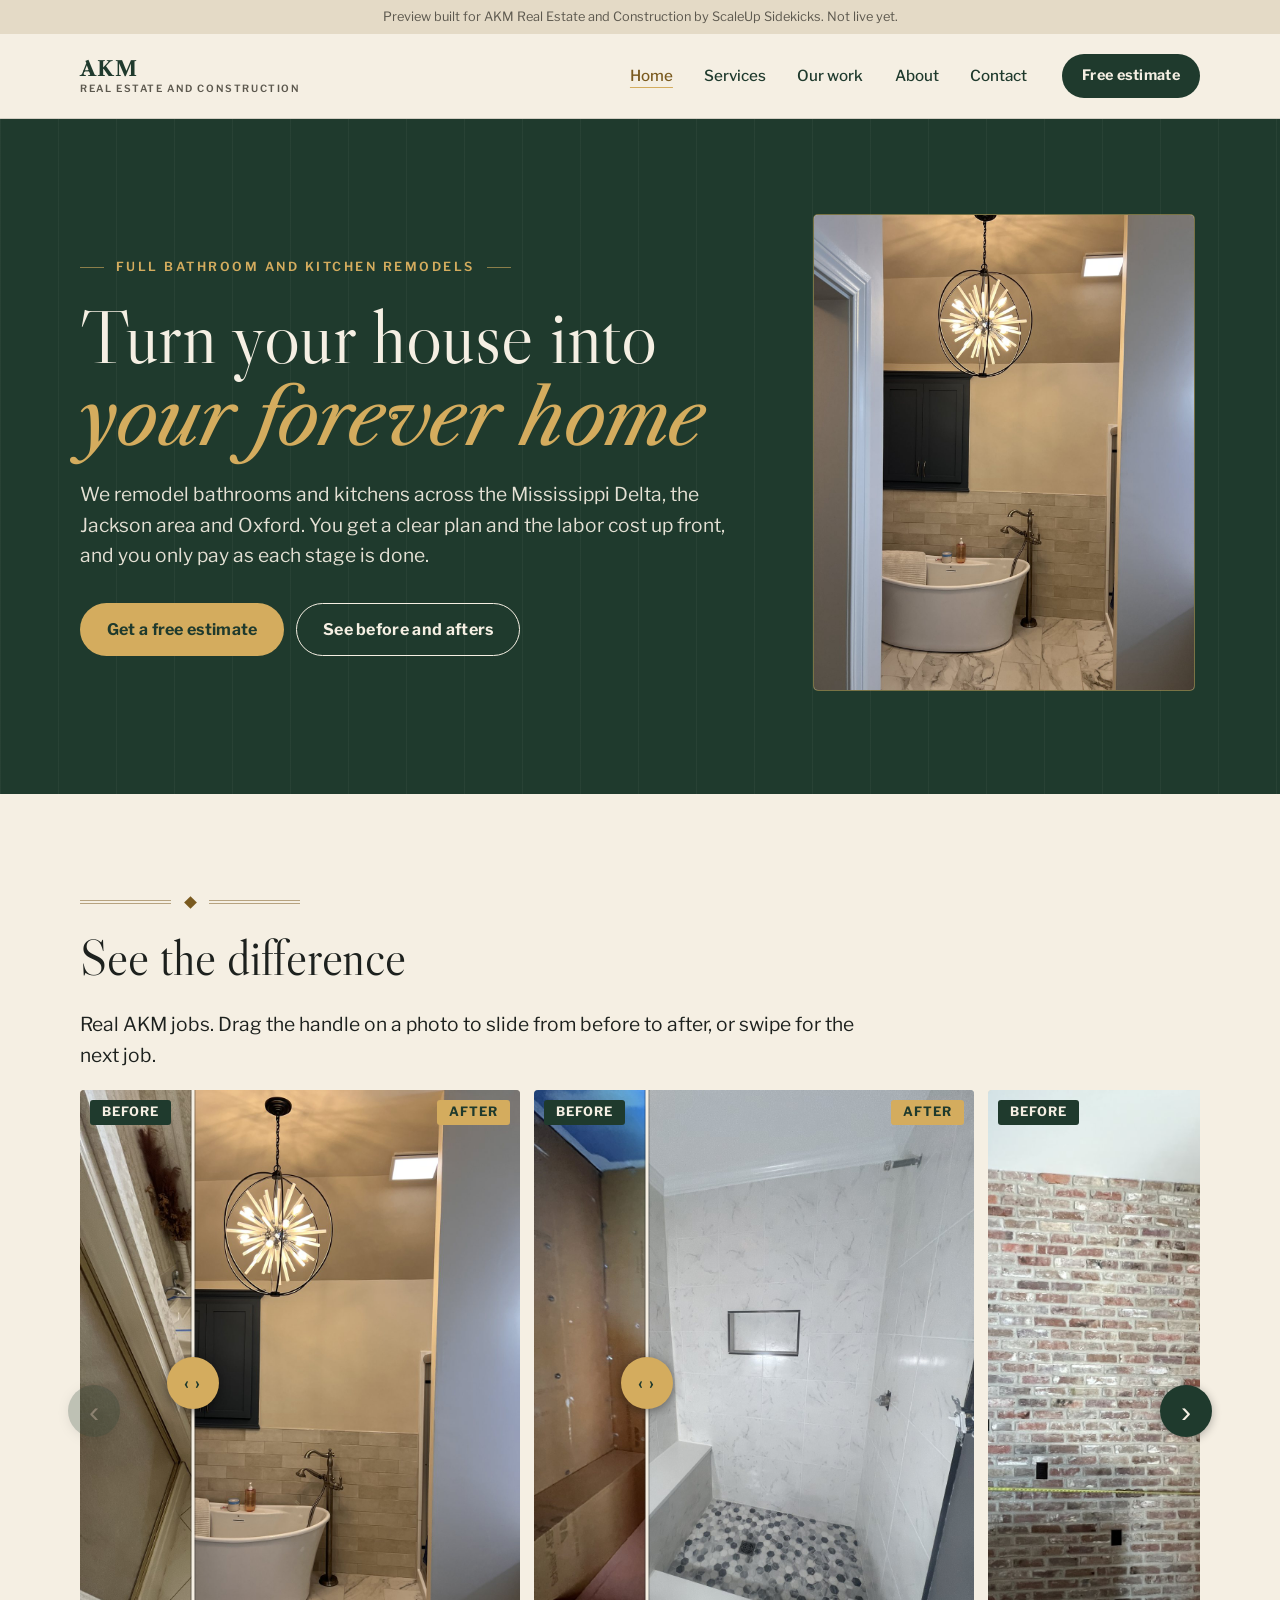
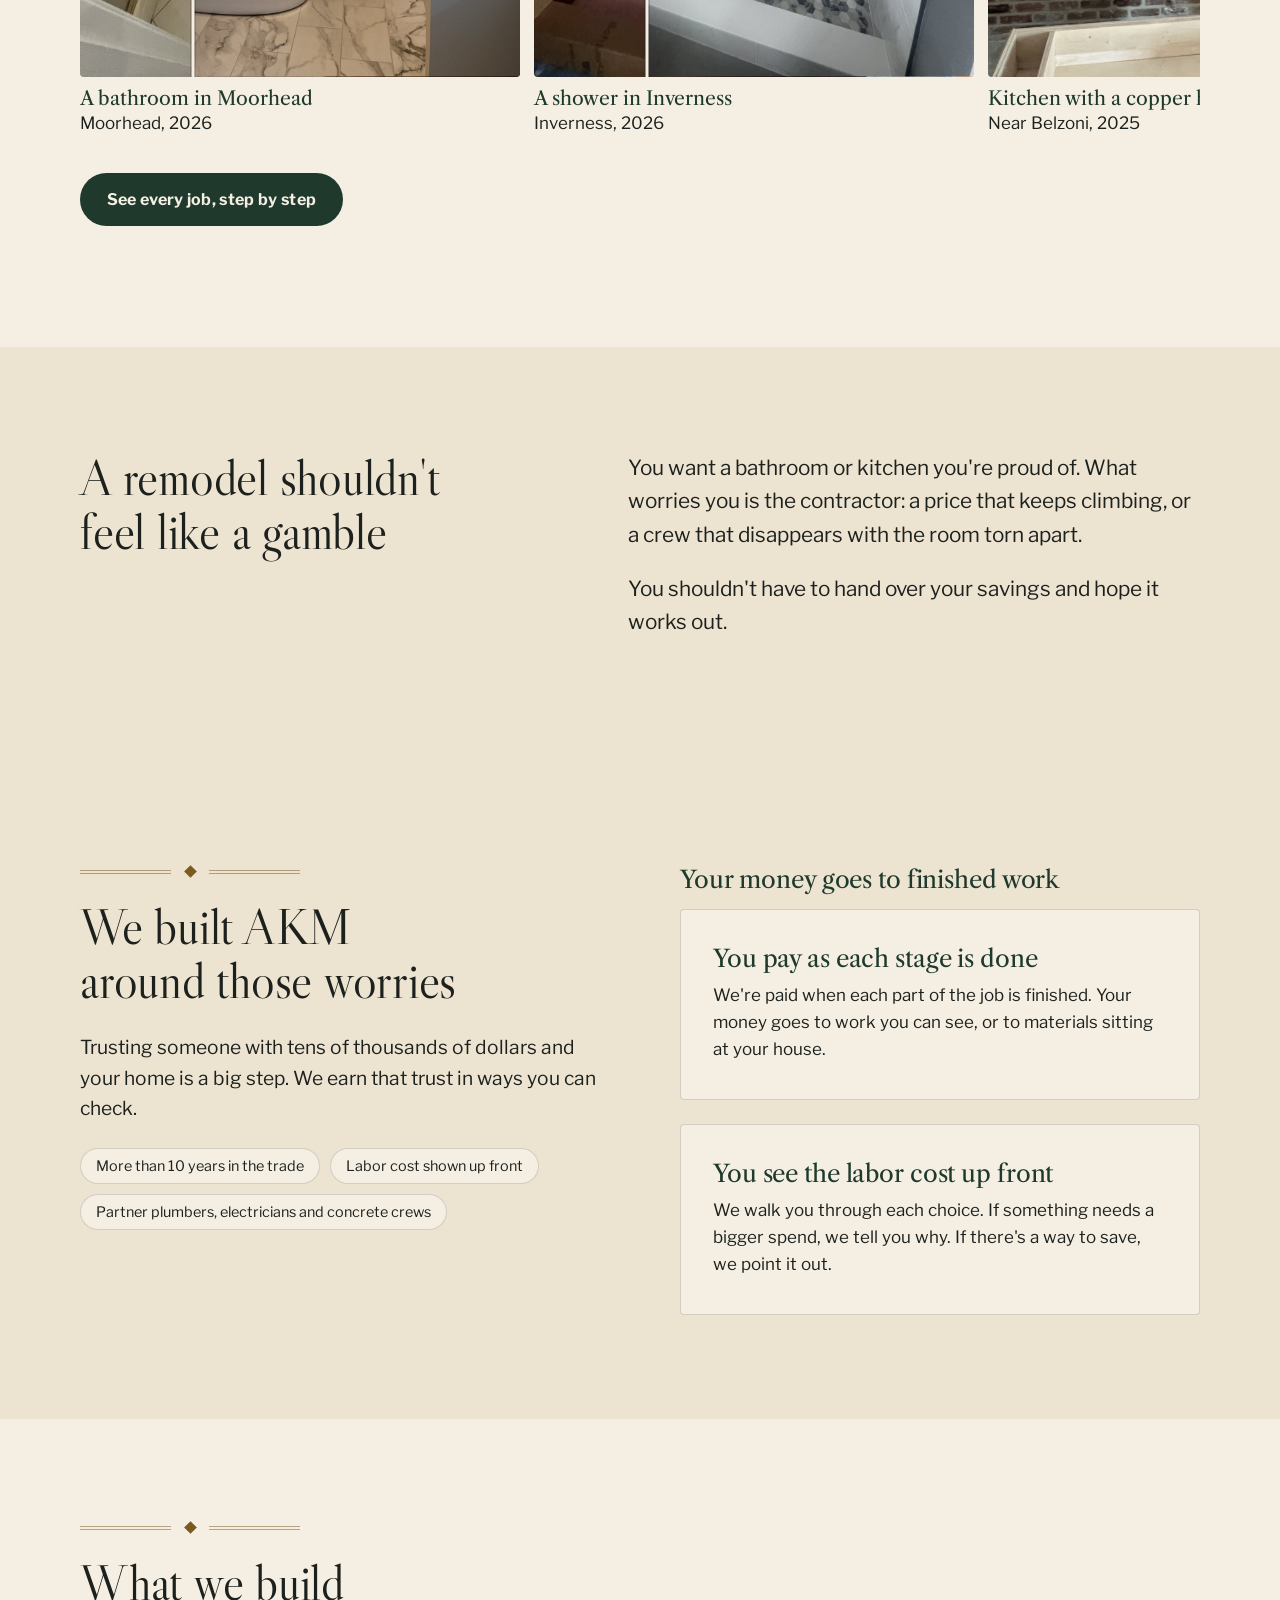
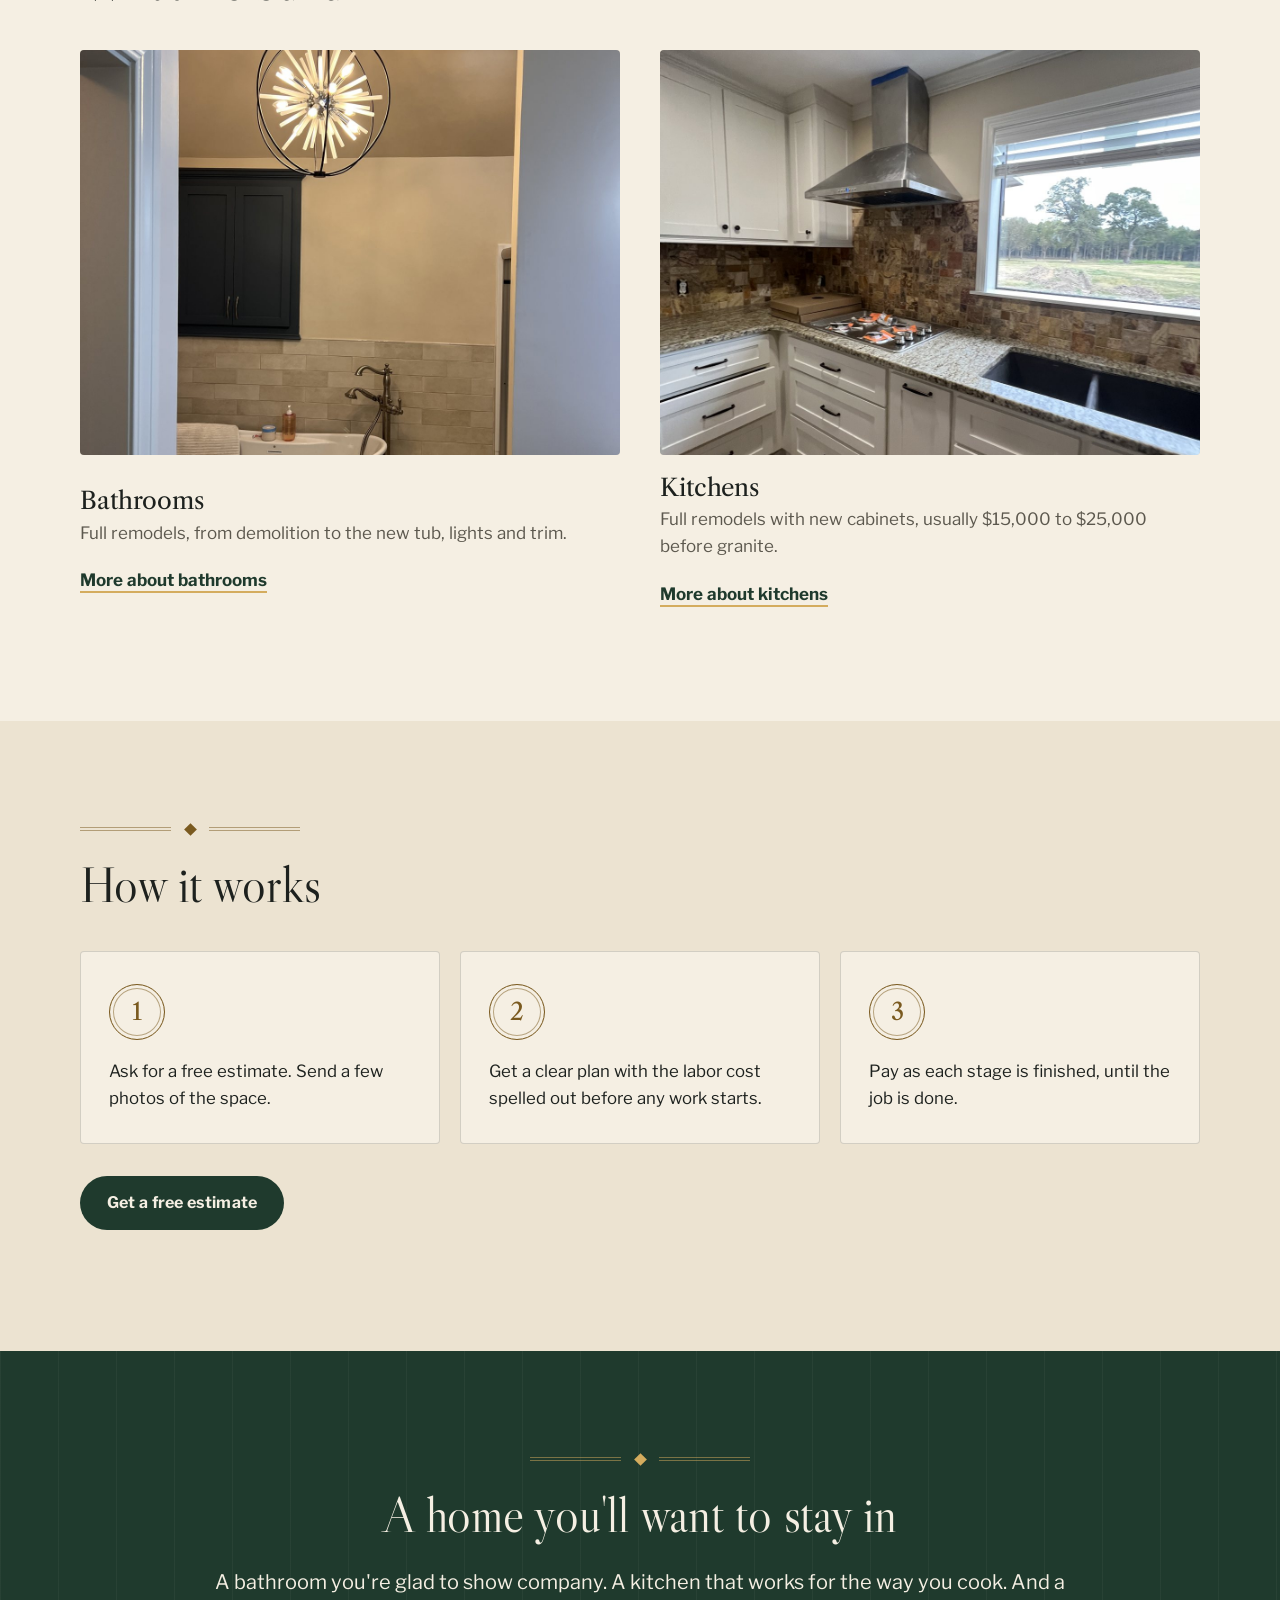
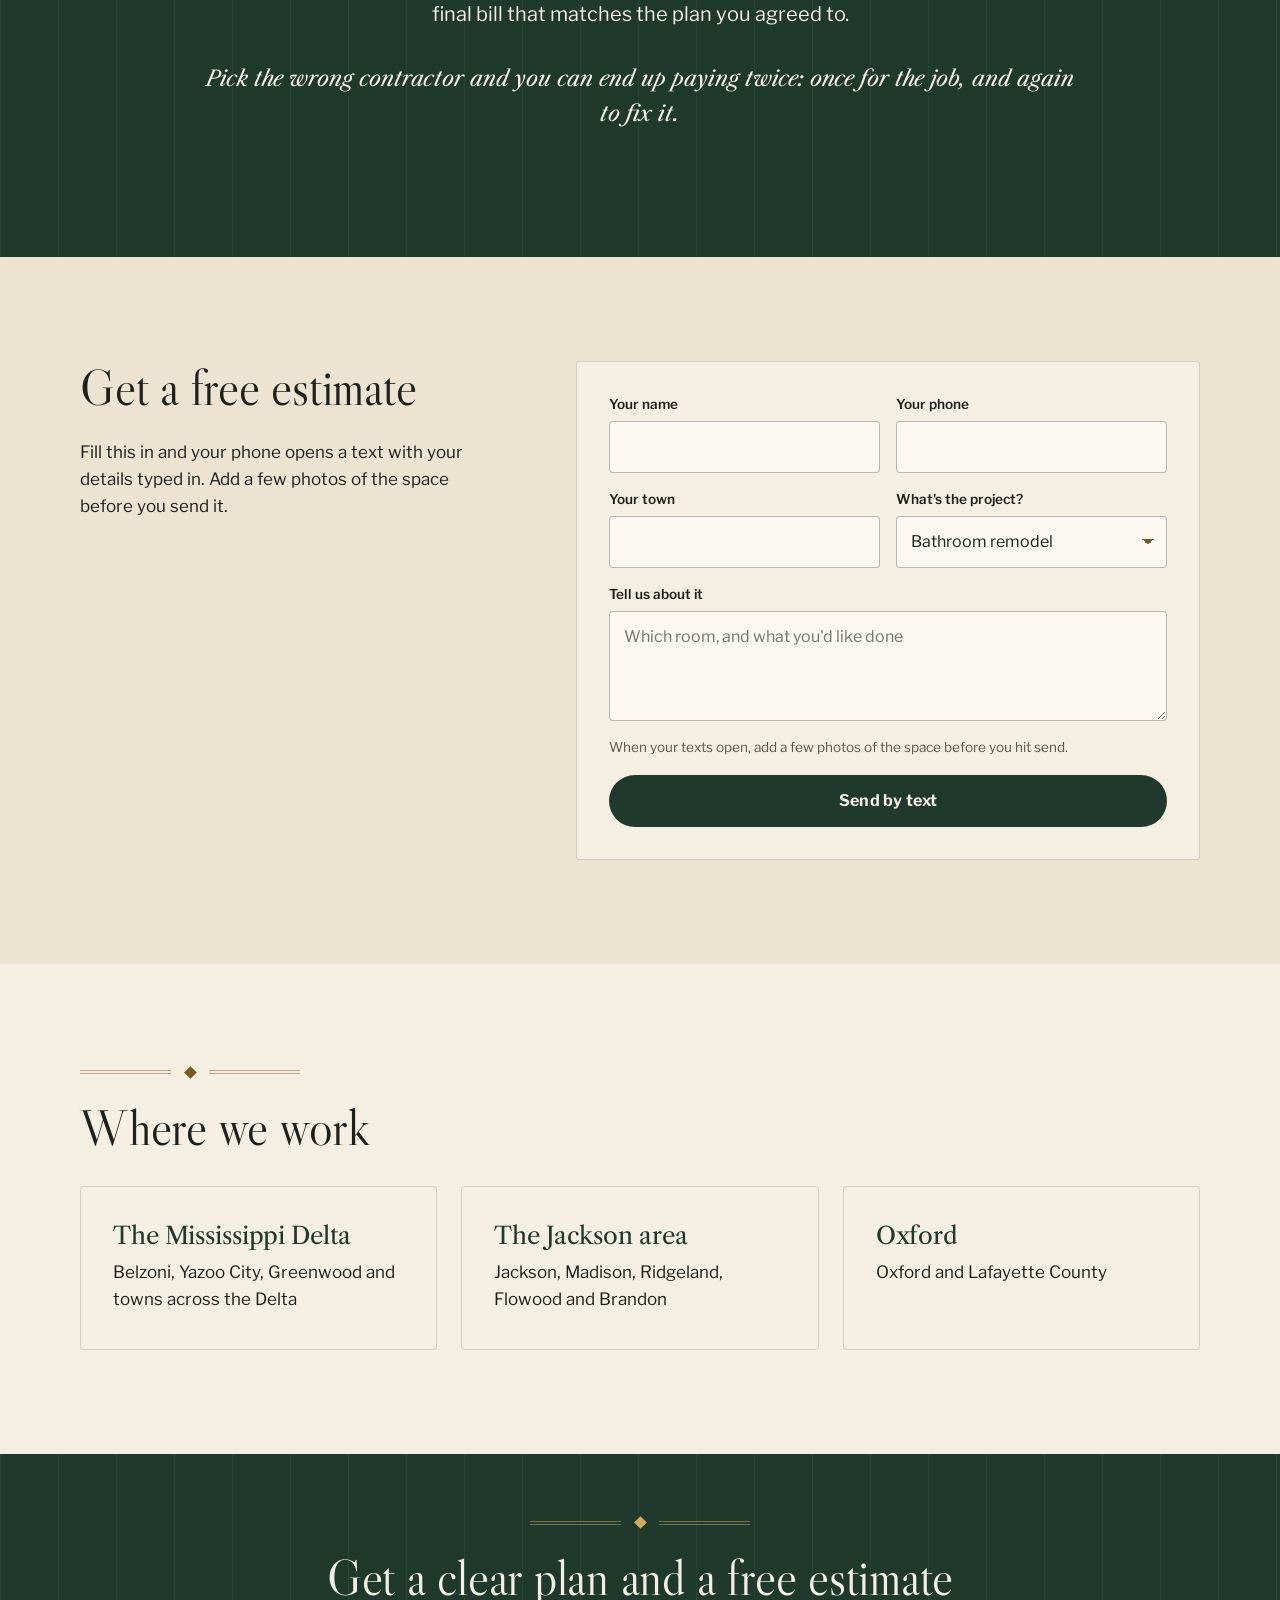
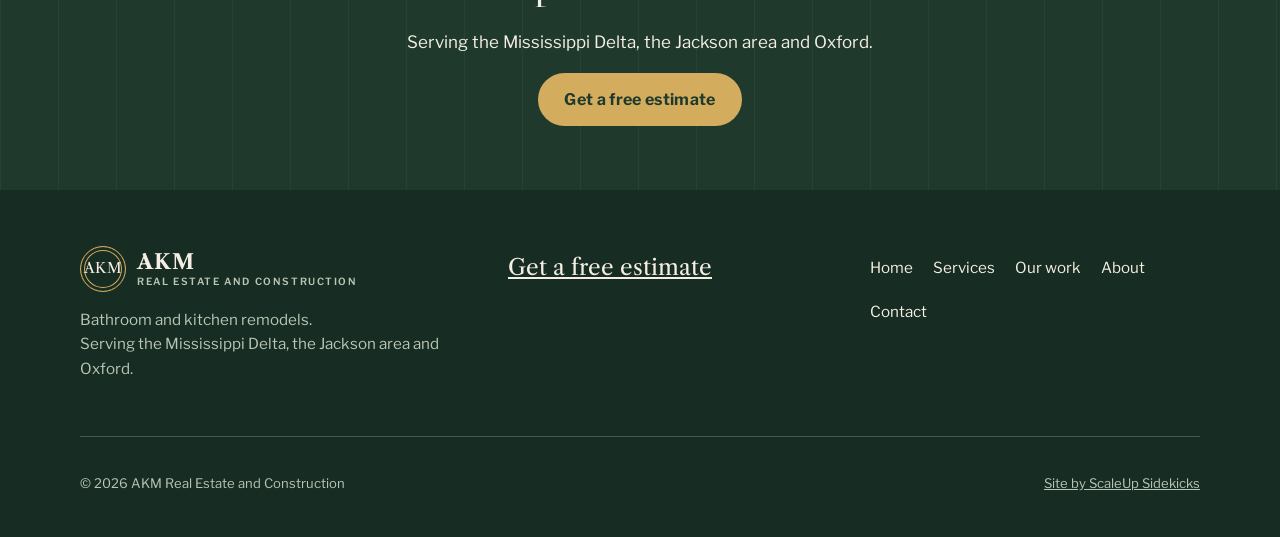
==== previews/akm-construction-61pe/index.html @ 172e67c1 "Add a reveal scroller after the hero, more story, no bathroom pricing - Home page: "See the differen" ====
<!doctype html>
<html lang="en">
<head>
<meta charset="utf-8">
<meta name="viewport" content="width=device-width, initial-scale=1">
<meta name="robots" content="noindex, nofollow">
<title>Bathroom and Kitchen Remodels, Delta and Jackson | AKM</title>
<meta name="description" content="Full bathroom and kitchen remodels in the Mississippi Delta, Madison, Ridgeland, Jackson and Oxford. Clear plan and labor cost first. Free estimates.">
<meta property="og:type" content="website">
<meta property="og:title" content="Bathroom and Kitchen Remodels, Delta and Jackson | AKM">
<meta property="og:description" content="Full bathroom and kitchen remodels in the Mississippi Delta, Madison, Ridgeland, Jackson and Oxford. Clear plan and labor cost first. Free estimates.">
<meta property="og:site_name" content="AKM Real Estate and Construction">
<meta name="theme-color" content="#1F3A2D">
<link rel="preconnect" href="https://fonts.googleapis.com">
<link rel="preconnect" href="https://fonts.gstatic.com" crossorigin>
<link href="https://fonts.googleapis.com/css2?family=Libre+Caslon+Display&family=Libre+Caslon+Text:ital,wght@0,400;0,700;1,400&family=Libre+Franklin:wght@400;500;600;700&display=swap" rel="stylesheet">
<link rel="stylesheet" href="styles.css">
</head>
<body>
<div class="preview-banner">Preview built for AKM Real Estate and Construction by ScaleUp Sidekicks. Not live yet.</div>
<header class="site-header">
  <div class="wrap header-inner">
    <a class="brand" href="index.html" aria-label="AKM Real Estate and Construction home"><span class="monogram" aria-hidden="true">AKM</span><span class="brand-text"><span class="brand-name">AKM</span><span class="brand-sub">Real Estate and Construction</span></span></a>
    <div class="header-right">
      <nav class="site-nav" id="site-nav" aria-label="Main">
        <ul>
          <li><a href="index.html" aria-current="page">Home</a></li>
          <li><a href="services.html">Services</a></li>
          <li><a href="work.html">Our work</a></li>
          <li><a href="about.html">About</a></li>
          <li><a href="contact.html">Contact</a></li>
        </ul>
      </nav>
      <a class="header-phone" data-phone="tel" hidden><small>Call or text</small><span data-phone-text></span></a>
      <a class="btn btn-green header-cta" data-no-phone href="#quote">Free estimate</a>
      <button class="menu-toggle" type="button" aria-expanded="false" aria-controls="site-nav" aria-label="Menu"><span></span></button>
    </div>
  </div>
</header>
<main>
<section class="hero on-green">
  <div class="wrap hero-grid">
    <div>
      <p class="eyebrow">Full bathroom and kitchen remodels</p>
      <h1>Turn your house into <em>your forever home</em></h1>
      <p class="lede">We remodel bathrooms and kitchens across the Mississippi Delta, the Jackson area and Oxford. You get a clear plan and the labor cost up front, and you only pay as each stage is done.</p>
      <div class="btn-row">
        <a class="btn btn-brass" href="#quote">Get a free estimate</a>
        <a class="btn btn-line" href="#see-the-difference">See before and afters</a>
      </div>
    </div>
    <div class="hero-figure"><div class="photo"><img src="images/moorhead-6-after.jpg" alt="Finished bathroom with a freestanding tub, a marble-look floor and a round chandelier" width="1200" height="1600"></div></div>
  </div>
</section>

<section class="section on-paper see" id="see-the-difference">
  <div class="wrap">
    <div class="ornament" aria-hidden="true"><span></span></div>
    <h2>See the difference</h2>
    <p class="lede">Real AKM jobs. Drag the handle on a photo to slide from before to after, or swipe for the next job.</p>
    <div class="rail-wrap"><div class="rail" role="group" aria-label="Before and after photos, one job each" tabindex="0"><figure class="cmp" style="--pos:50%">
          <div class="cmp-stage">
            <img class="cmp-b" src="images/moorhead-1-before.jpg" alt="Dated bathroom with wallpaper, a corner tub and a cream vanity" width="1200" height="1600" loading="lazy"><img class="cmp-a" src="images/moorhead-6-after.jpg" alt="Finished bathroom with a freestanding tub, a marble-look floor and a round chandelier" width="1200" height="1600" loading="lazy">
            <span class="tag tag-before">Before</span><span class="tag tag-after tag-right">After</span>
            <div class="cmp-handle" role="slider" tabindex="0" aria-label="Drag to compare before and after, A bathroom in Moorhead" aria-valuemin="0" aria-valuemax="100" aria-valuenow="50"><span class="cmp-knob" aria-hidden="true">&#8249; &#8250;</span></div>
          </div>
          <figcaption><strong>A bathroom in Moorhead</strong><br>Moorhead, 2026</figcaption>
        </figure><figure class="cmp" style="--pos:50%">
          <div class="cmp-stage">
            <img class="cmp-b" src="images/inverness-1-waterproofed.jpg" alt="Shower pan and walls sealed with waterproof board before any tile" width="1200" height="1600" loading="lazy"><img class="cmp-a" src="images/inverness-5-finished.jpg" alt="Finished tiled shower with a bench, a niche and a hex mosaic floor" width="1200" height="1600" loading="lazy">
            <span class="tag tag-before">Before</span><span class="tag tag-after tag-right">After</span>
            <div class="cmp-handle" role="slider" tabindex="0" aria-label="Drag to compare before and after, A shower in Inverness" aria-valuemin="0" aria-valuemax="100" aria-valuenow="50"><span class="cmp-knob" aria-hidden="true">&#8249; &#8250;</span></div>
          </div>
          <figcaption><strong>A shower in Inverness</strong><br>Inverness, 2026</figcaption>
        </figure><figure class="cmp" style="--pos:50%">
          <div class="cmp-stage">
            <img class="cmp-b" src="images/hood-1-before.jpg" alt="Bare reclaimed brick wall with outlet boxes in a row and a cabinet box on the floor" width="1600" height="1387" loading="lazy"><img class="cmp-a" src="images/hood-3-after.jpg" alt="Copper range hood on the brick wall between stained cabinets" width="1200" height="1600" loading="lazy">
            <span class="tag tag-before">Before</span><span class="tag tag-after tag-right">After</span>
            <div class="cmp-handle" role="slider" tabindex="0" aria-label="Drag to compare before and after, Kitchen with a copper hood" aria-valuemin="0" aria-valuemax="100" aria-valuenow="50"><span class="cmp-knob" aria-hidden="true">&#8249; &#8250;</span></div>
          </div>
          <figcaption><strong>Kitchen with a copper hood</strong><br>Near Belzoni, 2025</figcaption>
        </figure><figure class="cmp" style="--pos:50%">
          <div class="cmp-stage">
            <img class="cmp-b" src="images/island-1-before.jpg" alt="Base cabinets set against bare drywall on a plywood floor" width="1200" height="1600" loading="lazy"><img class="cmp-a" src="images/island-5-after.jpg" alt="Finished kitchen with white cabinets, granite, a stone backsplash and a steel hood by the window" width="1200" height="1600" loading="lazy">
            <span class="tag tag-before">Before</span><span class="tag tag-after tag-right">After</span>
            <div class="cmp-handle" role="slider" tabindex="0" aria-label="Drag to compare before and after, Kitchen with a granite island" aria-valuemin="0" aria-valuemax="100" aria-valuenow="50"><span class="cmp-knob" aria-hidden="true">&#8249; &#8250;</span></div>
          </div>
          <figcaption><strong>Kitchen with a granite island</strong><br>Near Belzoni, 2024</figcaption>
        </figure><figure class="cmp" style="--pos:50%">
          <div class="cmp-stage">
            <img class="cmp-b" src="images/tubbath-1-before.jpg" alt="Old tub and shower with a curtain, a window and a toilet" width="1200" height="1600" loading="lazy"><img class="cmp-a" src="images/tubbath-4-after.jpg" alt="New tiled tub surround with a window and a niche" width="1200" height="1600" loading="lazy">
            <span class="tag tag-before">Before</span><span class="tag tag-after tag-right">After</span>
            <div class="cmp-handle" role="slider" tabindex="0" aria-label="Drag to compare before and after, A tub and shower near Belzoni" aria-valuemin="0" aria-valuemax="100" aria-valuenow="50"><span class="cmp-knob" aria-hidden="true">&#8249; &#8250;</span></div>
          </div>
          <figcaption><strong>A tub and shower near Belzoni</strong><br>Near Belzoni, 2025</figcaption>
        </figure></div><p class="rail-hint" aria-hidden="true">Swipe to see more</p></div>
    <p style="margin-top:1.5rem"><a class="btn btn-green" href="work.html">See every job, step by step</a></p>
  </div>
</section>

<section class="section on-paper-2">
  <div class="wrap problem-grid">
    <h2>A remodel shouldn&#x27;t feel like a gamble</h2>
    <div>
      <p>You want a bathroom or kitchen you&#x27;re proud of. What worries you is the contractor: a price that keeps climbing, or a crew that disappears with the room torn apart.</p>
      <p>You shouldn&#x27;t have to hand over your savings and hope it works out.</p>
    </div>
  </div>
</section>

<section class="section on-paper-2">
  <div class="wrap guide-grid">
    <div>
      <div class="ornament" aria-hidden="true"><span></span></div>
      <h2>We built AKM around those worries</h2>
      <p class="lede">Trusting someone with tens of thousands of dollars and your home is a big step. We earn that trust in ways you can check.</p>
      <ul class="details"><li>More than 10 years in the trade</li><li>Labor cost shown up front</li><li>Partner plumbers, electricians and concrete crews</li></ul>
    </div>
    <div>
      <h3 class="points-title">Your money goes to finished work</h3>
      <div class="points points-stack">
        <div class="point">
          <h3>You pay as each stage is done</h3>
          <p>We&#x27;re paid when each part of the job is finished. Your money goes to work you can see, or to materials sitting at your house.</p>
        </div>
        <div class="point">
          <h3>You see the labor cost up front</h3>
          <p>We walk you through each choice. If something needs a bigger spend, we tell you why. If there&#x27;s a way to save, we point it out.</p>
        </div>
      </div>
    </div>
  </div>
</section>

<section class="section on-paper">
  <div class="wrap">
    <div class="ornament" aria-hidden="true"><span></span></div>
    <h2>What we build</h2>
    <div class="cards">
      <article class="card">
        <div class="photo"><img src="images/moorhead-6-after.jpg" alt="Finished bathroom with a freestanding tub, a marble-look floor and a round chandelier" width="1200" height="1600" loading="lazy"></div>
        <div>
          <h3>Bathrooms</h3>
          <p>Full remodels, from demolition to the new tub, lights and trim.</p>
          <a class="text-link" href="services.html#bathrooms">More about bathrooms</a>
        </div>
      </article>
      <article class="card">
        <div class="photo"><img src="images/island-5-after.jpg" alt="Finished kitchen with white cabinets, granite, a stone backsplash and a steel hood by the window" width="1200" height="1600" loading="lazy"></div>
        <div>
          <h3>Kitchens</h3>
          <p>Full remodels with new cabinets, usually $15,000 to $25,000 before granite.</p>
          <a class="text-link" href="services.html#kitchens">More about kitchens</a>
        </div>
      </article>
    </div>
  </div>
</section>

<section class="section on-paper-2">
  <div class="wrap">
    <div class="ornament" aria-hidden="true"><span></span></div>
    <h2>How it works</h2>
    <ol class="steps">
      <li><span>Ask for a free estimate. Send a few photos of the space.</span></li>
      <li><span>Get a clear plan with the labor cost spelled out before any work starts.</span></li>
      <li><span>Pay as each stage is finished, until the job is done.</span></li>
    </ol>
    <p style="margin-top:2rem"><a class="btn btn-green" href="#quote">Get a free estimate</a></p>
  </div>
</section>

<section class="section on-green success center">
  <div class="wrap">
    <div class="ornament" aria-hidden="true"><span></span></div>
    <h2>A home you&#x27;ll want to stay in</h2>
    <p class="lede">A bathroom you&#x27;re glad to show company. A kitchen that works for the way you cook. And a final bill that matches the plan you agreed to.</p>
    <p class="stakes">Pick the wrong contractor and you can end up paying twice: once for the job, and again to fix it.</p>
  </div>
</section>

<section class="section on-paper-2" id="quote">
  <div class="wrap quote-grid">
    <div>
      <h2>Get a free estimate</h2>
      <p>Fill this in and your phone opens a text with your details typed in. Add a few photos of the space before you send it.</p>
    </div>
    <form class="quote-form" data-sms="+16146238379">
      <div class="field"><label for="q-name">Your name</label><input id="q-name" name="name" autocomplete="name" required></div>
      <div class="field"><label for="q-phone">Your phone</label><input id="q-phone" name="phone" type="tel" autocomplete="tel" required></div>
      <div class="field"><label for="q-town">Your town</label><input id="q-town" name="town" autocomplete="address-level2" required></div>
      <div class="field"><label for="q-project">What&#x27;s the project?</label>
        <select id="q-project" name="project" required>
          <option>Bathroom remodel</option>
          <option>Kitchen remodel</option>
          <option>Other remodel</option>
        </select>
      </div>
      <div class="field full"><label for="q-need">Tell us about it</label><textarea id="q-need" name="need" required placeholder="Which room, and what you&#x27;d like done"></textarea></div>
      <p class="form-note full" data-tip data-photo-tip="When your texts open, add a few photos of the space before you hit send.">When your texts open, add a few photos of the space before you hit send.</p>
      <div class="full"><button class="btn btn-green" type="submit">Send by text</button></div>
    </form>
  </div>
</section>

<section class="section on-paper" id="areas">
  <div class="wrap">
    <div class="ornament" aria-hidden="true"><span></span></div>
    <h2>Where we work</h2>
    <div class="points points-3">
      <div class="point">
        <h3>The Mississippi Delta</h3>
        <p>Belzoni, Yazoo City, Greenwood and towns across the Delta</p>
      </div>
      <div class="point">
        <h3>The Jackson area</h3>
        <p>Jackson, Madison, Ridgeland, Flowood and Brandon</p>
      </div>
      <div class="point">
        <h3>Oxford</h3>
        <p>Oxford and Lafayette County</p>
      </div>
    </div>
  </div>
</section>

<section class="closing on-green center">
  <div class="wrap">
    <div class="ornament" aria-hidden="true"><span></span></div>
    <h2>Get a clear plan and a free estimate</h2>
    <p>Serving the Mississippi Delta, the Jackson area and Oxford.</p>
    <div class="btn-row">
      <a class="btn btn-brass" href="#quote">Get a free estimate</a>
      <a class="btn btn-line" data-phone="tel" hidden>Call <span data-phone-text></span></a>
    </div>
  </div>
</section>
</main>

<footer class="site-footer">
  <div class="wrap">
    <div class="footer-grid">
      <div>
        <a class="brand" href="index.html" aria-label="AKM Real Estate and Construction home"><span class="monogram" aria-hidden="true">AKM</span><span class="brand-text"><span class="brand-name">AKM</span><span class="brand-sub">Real Estate and Construction</span></span></a>
        <p style="margin-top:1rem">Bathroom and kitchen remodels.<br>Serving the Mississippi Delta, the Jackson area and Oxford.</p>
      </div>
      <div>
        <div data-phone-block hidden>
          <p style="margin:0">Call or text</p>
          <a class="footer-phone" data-phone="tel" hidden><span data-phone-text></span></a>
        </div>
        <a class="footer-cta" data-no-phone href="#quote">Get a free estimate</a>
      </div>
      <div>
        <ul class="footer-nav">
          <li><a href="index.html">Home</a></li>
          <li><a href="services.html">Services</a></li>
          <li><a href="work.html">Our work</a></li>
          <li><a href="about.html">About</a></li>
          <li><a href="contact.html">Contact</a></li>
        </ul>
      </div>
    </div>
    <div class="footer-base">
      <span>&copy; 2026 AKM Real Estate and Construction</span>
      <a href="https://scaleupsidekicks.com/">Site by ScaleUp Sidekicks</a>
    </div>
  </div>
</footer>

<div class="call-bar">
  <a class="btn btn-brass" data-no-phone href="#quote">Get a free estimate</a>
  <a class="btn btn-brass" data-phone="tel" hidden>Call</a>
  <a class="btn btn-line" data-phone="sms" hidden>Text</a>
</div>

<script src="site.js"></script>
</body>
</html>
---- previews/akm-construction-61pe/styles.css ----
/* AKM Real Estate and Construction. Old Southern charm, modern bones.
   Magnolia cream, Delta green, aged brass. Arched frames and beadboard lines.
   Type: Libre Caslon (headlines) and Libre Franklin (everything else). */

:root {
  --paper: #F5EFE3;
  --paper-2: #ECE3D1;
  --paper-3: #E4DAC6;
  --ink: #1D211E;
  --muted: #5C584E;
  --green: #1F3A2D;
  --green-2: #2A4A3A;
  --brass: #D4AC5E;
  --brass-ink: #7A5A1F;
  --sage: #B9C6B6;
  --line: rgba(29, 33, 30, 0.16);
  --line-light: rgba(245, 239, 227, 0.22);

  /* Caslon and Franklin Gothic: the two workhorses of old American print,
     from church bulletins to storefront signs. */
  --serif: "Libre Caslon Display", "Libre Caslon Text", Georgia, serif;
  --serif-text: "Libre Caslon Text", Georgia, serif;
  --sans: "Libre Franklin", system-ui, -apple-system, "Segoe UI", sans-serif;

  --gutter: 20px;
  --max: 1160px;
  --radius: 4px;
  --bar-h: 64px;
}

*, *::before, *::after { box-sizing: border-box; }
[hidden] { display: none !important; }

html { -webkit-text-size-adjust: 100%; scroll-behavior: smooth; }
@media (prefers-reduced-motion: reduce) { html { scroll-behavior: auto; } }

body {
  margin: 0;
  background: var(--paper);
  color: var(--ink);
  font-family: var(--sans);
  font-size: 1.0625rem;
  line-height: 1.6;
  padding-bottom: var(--bar-h);
  overflow-x: hidden;
}
@media (min-width: 900px) { body { padding-bottom: 0; } }

img { max-width: 100%; display: block; }
a { color: inherit; }

:focus-visible {
  outline: 3px solid var(--brass);
  outline-offset: 3px;
  border-radius: 2px;
}

.wrap { width: 100%; max-width: var(--max); margin: 0 auto; padding: 0 var(--gutter); }

/* ---------- Type ---------- */

h1, h2, h3 {
  font-family: var(--serif);
  font-weight: 400;
  line-height: 1.08;
  letter-spacing: -0.005em;
  margin: 0 0 0.5em;
  text-wrap: balance;
}
h1 { font-size: clamp(2.5rem, 9vw, 4.75rem); }
h2 { font-size: clamp(2rem, 6vw, 3.1rem); }
h3 { font-family: var(--serif-text); font-size: 1.5rem; }
h1 em, h2 em { font-family: var(--serif-text); font-style: italic; color: var(--brass); }
.on-paper h2 em, .on-paper h1 em { color: var(--brass-ink); }

p { margin: 0 0 1em; max-width: 62ch; }
.lede { font-size: 1.2rem; }

.eyebrow {
  font-family: var(--sans);
  font-size: 0.78rem;
  font-weight: 600;
  letter-spacing: 0.2em;
  text-transform: uppercase;
  margin: 0 0 1.1rem;
  display: inline-flex;
  align-items: center;
  gap: 0.75rem;
}
.eyebrow::before, .eyebrow::after {
  content: "";
  width: 1.5rem;
  height: 1px;
  background: currentColor;
  opacity: 0.6;
}

/* Diamond rule: a thin double line with a brass diamond, like an old letterhead */
.ornament {
  display: flex;
  align-items: center;
  gap: 0.9rem;
  color: var(--brass-ink);
  margin: 0 0 1.5rem;
  max-width: 220px;
}
.ornament::before, .ornament::after {
  content: "";
  flex: 1;
  height: 4px;
  border-top: 1px solid currentColor;
  border-bottom: 1px solid currentColor;
  opacity: 0.5;
}
.ornament span {
  width: 9px; height: 9px;
  background: currentColor;
  transform: rotate(45deg);
}
.on-green .ornament { color: var(--brass); }
.center .ornament { margin-left: auto; margin-right: auto; }

/* ---------- Buttons ---------- */

.btn {
  display: inline-flex;
  align-items: center;
  justify-content: center;
  gap: 0.5rem;
  min-height: 52px;
  padding: 0.8rem 1.6rem;
  font-family: var(--sans);
  font-size: 1rem;
  font-weight: 700;
  letter-spacing: 0.02em;
  text-decoration: none;
  border-radius: 999px;
  border: 1.5px solid transparent;
  cursor: pointer;
  transition: transform 0.15s ease, background-color 0.15s ease;
}
.btn:hover { transform: translateY(-1px); }
.btn-brass { background: var(--brass); color: var(--green); }
.btn-brass:hover { background: #DDB86C; }
.btn-green { background: var(--green); color: var(--paper); }
.btn-green:hover { background: var(--green-2); }
.btn-line { border-color: currentColor; background: transparent; }
.on-green .btn-line { color: var(--paper); }
.btn-row { display: flex; flex-wrap: wrap; gap: 0.75rem; }

/* ---------- Preview banner ---------- */

.preview-banner {
  background: var(--paper-3);
  color: var(--muted);
  font-size: 0.8rem;
  text-align: center;
  padding: 0.5rem var(--gutter);
  line-height: 1.4;
}

/* ---------- Header ---------- */

.site-header {
  background: var(--paper);
  border-bottom: 1px solid var(--line);
  position: relative;
  z-index: 20;
}
.header-inner {
  display: flex;
  align-items: center;
  justify-content: space-between;
  gap: 1rem;
  min-height: 72px;
}

.brand {
  display: inline-flex;
  align-items: center;
  gap: 0.7rem;
  text-decoration: none;
  min-height: 44px;
}
.monogram {
  width: 46px; height: 46px;
  border-radius: 50%;
  border: 1.5px solid var(--green);
  box-shadow: inset 0 0 0 3px var(--paper), inset 0 0 0 4px var(--green);
  display: grid;
  place-items: center;
  font-family: var(--serif-text);
  font-size: 0.9rem;
  letter-spacing: 0.04em;
  color: var(--green);
  flex: none;
}
.brand-text { display: flex; flex-direction: column; line-height: 1.05; }
.brand-name { font-family: var(--serif-text); font-weight: 700; font-size: 1.3rem; letter-spacing: 0.04em; color: var(--green); }
.brand-sub {
  font-size: 0.62rem;
  font-weight: 600;
  letter-spacing: 0.16em;
  text-transform: uppercase;
  color: var(--muted);
  margin-top: 3px;
}

.header-phone {
  font-weight: 700;
  color: var(--green);
  text-decoration: none;
  white-space: nowrap;
  min-height: 44px;
  display: inline-flex;
  align-items: center;
  font-size: 0.95rem;
}
.header-phone small { display: none; }

.menu-toggle {
  width: 44px; height: 44px;
  border: 1px solid var(--line);
  background: transparent;
  border-radius: 50%;
  display: grid;
  place-items: center;
  cursor: pointer;
  color: var(--green);
  padding: 0;
}
.menu-toggle span,
.menu-toggle span::before,
.menu-toggle span::after {
  content: "";
  display: block;
  width: 18px; height: 1.5px;
  background: currentColor;
  position: relative;
}
.menu-toggle span::before { position: absolute; top: -6px; }
.menu-toggle span::after { position: absolute; top: 6px; }

.header-right { display: flex; align-items: center; gap: 0.6rem; }

.site-nav { display: none; }
.site-nav.open {
  display: block;
  position: absolute;
  left: 0; right: 0; top: 100%;
  background: var(--paper);
  border-bottom: 1px solid var(--line);
  padding: 0.5rem var(--gutter) 1.25rem;
}
.site-nav ul { list-style: none; margin: 0; padding: 0; }
.site-nav a {
  display: flex;
  align-items: center;
  min-height: 48px;
  text-decoration: none;
  font-family: var(--serif-text);
  font-size: 1.3rem;
  color: var(--green);
  border-bottom: 1px solid var(--line);
}
.site-nav a[aria-current="page"] { color: var(--brass-ink); font-style: italic; }

/* Header shows the wordmark only; the monogram seal lives in the footer */
.site-header .monogram { display: none; }
@media (max-width: 359px) {
  .header-phone { font-size: 0.85rem; }
  .brand-name { font-size: 1.2rem; }
}

@media (min-width: 900px) {
  .menu-toggle { display: none; }
  .site-nav, .site-nav.open {
    display: block;
    position: static;
    padding: 0;
    border: 0;
    background: none;
  }
  .site-nav ul { display: flex; gap: 0.25rem; }
  .site-nav a {
    font-family: var(--sans);
    font-size: 0.95rem;
    font-weight: 500;
    border: 0;
    padding: 0 0.85rem;
    min-height: 44px;
  }
  .site-nav a:hover { color: var(--brass-ink); }
  .site-nav a[aria-current="page"] { font-style: normal; text-decoration: underline; text-underline-offset: 6px; text-decoration-color: var(--brass); }
  .header-inner { min-height: 84px; }
  .header-phone {
    flex-direction: column;
    align-items: flex-end;
    justify-content: center;
    font-size: 1.1rem;
    line-height: 1.15;
    margin-left: 0.75rem;
  }
  .header-phone small {
    display: block;
    font-size: 0.68rem;
    font-weight: 600;
    letter-spacing: 0.16em;
    text-transform: uppercase;
    color: var(--muted);
  }
}

/* ---------- Sections ---------- */

.section { padding: 4.5rem 0; }
@media (min-width: 900px) { .section { padding: 6.5rem 0; } }

.on-green {
  background-color: var(--green);
  color: var(--paper);
  /* beadboard: soft vertical boards */
  background-image: repeating-linear-gradient(90deg,
    rgba(245, 239, 227, 0.045) 0 1px,
    transparent 1px 58px);
}
.on-green p { color: var(--paper); }
.on-green .eyebrow { color: var(--brass); }
.on-paper-2 { background: var(--paper-2); }
.on-paper .eyebrow, .on-paper-2 .eyebrow { color: var(--brass-ink); }
.center { text-align: center; }
.center p { margin-left: auto; margin-right: auto; }

.photo-slot {
  display: grid;
  place-items: center;
  text-align: center;
  color: var(--muted);
  font-size: 0.85rem;
  padding: 2rem;
  background:
    repeating-linear-gradient(90deg, rgba(29, 33, 30, 0.04) 0 1px, transparent 1px 34px),
    var(--paper-3);
}
.photo-slot span::before {
  content: "";
  display: block;
  width: 8px; height: 8px;
  margin: 0 auto 0.8rem;
  background: var(--brass-ink);
  transform: rotate(45deg);
  opacity: 0.7;
}
.on-green .photo-slot {
  color: var(--sage);
  background:
    repeating-linear-gradient(90deg, rgba(245, 239, 227, 0.05) 0 1px, transparent 1px 34px),
    var(--green-2);
}
.on-green .photo-slot span::before { background: var(--brass); }

/* ---------- Hero ---------- */

.hero { padding: 3.5rem 0 4rem; }
.hero-grid { display: grid; gap: 2.75rem; align-items: center; }
.hero h1 { margin-bottom: 1.25rem; }
.hero .lede { color: var(--paper); opacity: 0.92; margin-bottom: 2rem; }
.hero-figure { max-width: 340px; width: 78%; margin: 0 auto; }

@media (min-width: 900px) {
  .hero { padding: 6rem 0 6.5rem; }
  .hero-grid { grid-template-columns: 1.25fr 0.75fr; gap: 4.5rem; }
  .hero-figure { width: 100%; max-width: 380px; }
}

/* ---------- Problem ---------- */

.problem-grid { display: grid; gap: 1.5rem; }
.problem-grid p { font-size: 1.2rem; }
@media (min-width: 900px) {
  .problem-grid { grid-template-columns: 0.9fr 1.1fr; gap: 5rem; align-items: start; }
  .problem-grid p { font-size: 1.3rem; }
}

/* ---------- Guide ---------- */

.guide-grid { display: grid; gap: 2.5rem; }
.stat {
  border-top: 1px solid var(--line);
  border-bottom: 1px solid var(--line);
  padding: 1.5rem 0;
  display: flex;
  align-items: baseline;
  gap: 1rem;
}
.stat-num { font-family: var(--serif-text); font-size: 4.5rem; line-height: 1; color: var(--green); }
.stat-label {
  font-size: 0.8rem;
  font-weight: 600;
  letter-spacing: 0.18em;
  text-transform: uppercase;
  color: var(--muted);
  max-width: 12ch;
  line-height: 1.35;
}
.details {
  list-style: none;
  padding: 0;
  margin: 1.5rem 0 0;
  display: flex;
  flex-wrap: wrap;
  gap: 0.6rem;
}
.details li {
  font-size: 0.9rem;
  border: 1px solid var(--line);
  border-radius: 999px;
  padding: 0.35rem 0.95rem;
  background: var(--paper);
}
@media (min-width: 900px) {
  .guide-grid { grid-template-columns: 1fr 1fr; gap: 5rem; }
}

/* ---------- Plan ---------- */

.steps {
  list-style: none;
  padding: 0;
  margin: 2.5rem 0 0;
  display: grid;
  gap: 1rem;
  counter-reset: step;
}
.steps li {
  counter-increment: step;
  display: grid;
  grid-template-columns: 56px 1fr;
  gap: 1.1rem;
  align-items: center;
  padding: 1.25rem;
  background: var(--paper);
  border: 1px solid var(--line);
  border-radius: var(--radius);
  font-size: 1.05rem;
}
.steps li::before {
  content: counter(step);
  width: 56px; height: 56px;
  border-radius: 50%;
  border: 1.5px solid var(--brass-ink);
  box-shadow: inset 0 0 0 3px var(--paper), inset 0 0 0 4px rgba(122, 90, 31, 0.5);
  display: grid;
  place-items: center;
  font-family: var(--serif-text);
  font-size: 1.5rem;
  color: var(--brass-ink);
}
.steps a { font-weight: 700; color: var(--green); }
@media (min-width: 900px) {
  .steps { grid-template-columns: repeat(3, 1fr); gap: 1.25rem; }
  .steps li { grid-template-columns: 1fr; align-items: start; padding: 2rem 1.75rem; }
}

/* ---------- Service cards ---------- */

.cards { display: grid; gap: 2.5rem; margin-top: 2.5rem; }
.card { display: grid; gap: 1.25rem; }
.card h3 { margin-bottom: 0.35rem; }
.card p { margin-bottom: 0.75rem; color: var(--muted); }
.text-link {
  display: inline-flex;
  align-items: center;
  min-height: 44px;
  font-weight: 700;
  color: var(--green);
  text-decoration: underline;
  text-decoration-color: var(--brass);
  text-underline-offset: 5px;
  text-decoration-thickness: 2px;
}
@media (min-width: 700px) {
  .cards { grid-template-columns: 1fr 1fr; gap: 2.5rem; }
}

/* ---------- Success ---------- */

.success h2 { max-width: 18ch; margin-left: auto; margin-right: auto; }
.success .lede { font-size: 1.25rem; }
.stakes {
  font-family: var(--serif-text);
  font-style: italic;
  font-size: 1.35rem;
  color: var(--brass);
  margin-top: 2rem;
}

/* ---------- Quote form ---------- */

.quote-grid { display: grid; gap: 2rem; }
@media (min-width: 900px) {
  .quote-grid { grid-template-columns: 0.8fr 1.2fr; gap: 5rem; align-items: start; }
}
.quote-form {
  display: grid;
  gap: 1rem;
  background: var(--paper);
  border: 1px solid var(--line);
  border-radius: var(--radius);
  padding: 1.5rem;
}
@media (min-width: 600px) {
  .quote-form { grid-template-columns: 1fr 1fr; padding: 2rem; }
  .quote-form .full { grid-column: 1 / -1; }
}
.field { display: grid; gap: 0.35rem; }
.field label { font-size: 0.85rem; font-weight: 600; }
.field input, .field textarea, .field select {
  font: inherit;
  font-size: 1rem;
  color: var(--ink);
  background: #FBF8F2;
  border: 1px solid rgba(29, 33, 30, 0.3);
  border-radius: var(--radius);
  padding: 0.75rem 0.85rem;
  min-height: 48px;
  width: 100%;
}
.field textarea { min-height: 110px; resize: vertical; }
.field select { appearance: none; -webkit-appearance: none; padding-right: 2.5rem; background-image: linear-gradient(45deg, transparent 50%, var(--brass-ink) 50%), linear-gradient(135deg, var(--brass-ink) 50%, transparent 50%); background-position: right 1.1rem center, right 0.75rem center; background-size: 6px 6px; background-repeat: no-repeat; }
.field input:focus-visible, .field textarea:focus-visible, .field select:focus-visible { outline-offset: 0; border-color: var(--brass-ink); }
.form-note { font-size: 0.85rem; color: var(--muted); margin: 0; }
.quote-form .btn { width: 100%; }

/* ---------- Page heads (inner pages) ---------- */

.page-head { padding: 3.5rem 0 3rem; }
@media (min-width: 900px) { .page-head { padding: 5rem 0 4.5rem; } }
.page-head p { font-size: 1.2rem; opacity: 0.92; }

/* ---------- Services page ---------- */

.service-block { display: grid; gap: 2rem; align-items: center; }
.service-block + .service-block { margin-top: 4.5rem; }
@media (min-width: 900px) {
  .service-block { grid-template-columns: 0.8fr 1.2fr; gap: 5rem; }
  .service-block:nth-child(even) .service-photos { order: 2; }
  }

/* ---------- Work page ---------- */


/* ---------- About page ---------- */

.about-grid { display: grid; gap: 2.5rem; align-items: center; }
.about-grid p { font-size: 1.15rem; }
@media (min-width: 900px) {
  .about-grid { grid-template-columns: 0.8fr 1.2fr; gap: 5rem; }
  }

/* ---------- Contact page ---------- */

.contact-phone {
  font-family: var(--serif-text);
  font-size: clamp(2.2rem, 9vw, 3.6rem);
  color: var(--brass);
  text-decoration: none;
  display: inline-block;
  margin: 0.5rem 0 1.5rem;
  line-height: 1.1;
}
.facts { list-style: none; margin: 2rem 0 0; padding: 0; display: grid; gap: 0; }
.facts li {
  display: grid;
  grid-template-columns: 8rem 1fr;
  gap: 1rem;
  padding: 1rem 0;
  border-top: 1px solid var(--line);
}
.facts li:last-child { border-bottom: 1px solid var(--line); }
.facts b {
  font-size: 0.75rem;
  font-weight: 600;
  letter-spacing: 0.18em;
  text-transform: uppercase;
  color: var(--muted);
  padding-top: 0.2rem;
}

/* ---------- Closing band ---------- */

.closing { padding: 4rem 0; }
.closing h2 { margin-bottom: 1.5rem; }
.closing .btn-row { justify-content: center; }

/* ---------- Footer ---------- */

.site-footer {
  background: #172C22;
  color: var(--sage);
  padding: 3.5rem 0 2rem;
  font-size: 0.95rem;
}
.footer-grid { display: grid; gap: 2rem; }
.site-footer .brand-name { color: var(--paper); }
.site-footer .brand-sub { color: var(--sage); }
.site-footer .monogram {
  color: var(--paper);
  border-color: var(--brass);
  box-shadow: inset 0 0 0 3px #172C22, inset 0 0 0 4px var(--brass);
}
.site-footer a { color: var(--paper); }
.footer-phone {
  font-family: var(--serif-text);
  font-size: 1.6rem;
  text-decoration: none;
  display: inline-flex;
  min-height: 44px;
  align-items: center;
}
.footer-nav { list-style: none; margin: 0; padding: 0; display: flex; flex-wrap: wrap; gap: 0 1.25rem; }
.footer-nav a { display: inline-flex; min-height: 44px; align-items: center; text-decoration: none; }
.footer-nav a:hover { text-decoration: underline; text-decoration-color: var(--brass); }
.footer-base {
  margin-top: 2.5rem;
  padding-top: 1.5rem;
  border-top: 1px solid var(--line-light);
  display: flex;
  flex-wrap: wrap;
  justify-content: space-between;
  gap: 0.5rem 1.5rem;
  font-size: 0.82rem;
}
.footer-base a { color: var(--sage); display: inline-flex; align-items: center; min-height: 44px; }
.footer-base span { display: inline-flex; align-items: center; min-height: 44px; }
@media (min-width: 900px) {
  .footer-grid { grid-template-columns: 1.2fr 1fr 1fr; }
}

/* ---------- Sticky call and text bar (phones) ---------- */

.call-bar {
  position: fixed;
  left: 0; right: 0; bottom: 0;
  z-index: 30;
  display: grid;
  display: flex;
  gap: 8px;
  padding: 8px 8px calc(8px + env(safe-area-inset-bottom));
  background: rgba(23, 44, 34, 0.97);
  border-top: 1px solid rgba(212, 172, 94, 0.4);
}
.call-bar .btn { flex: 1; min-height: 48px; padding: 0.6rem 1rem; }
.call-bar .btn-line { color: var(--paper); }
@media (min-width: 900px) { .call-bar { display: none; } }

/* ---------- Added for the November rebuild ---------- */

/* Header estimate button: shown from tablet width up while there is no phone number.
   On phones the sticky bar at the bottom does this job. */
.header-cta { display: none; min-height: 44px; padding: 0.5rem 1.2rem; font-size: 0.9rem; }
@media (min-width: 600px) { .header-cta { display: inline-flex; } }
@media (min-width: 900px) { .header-cta { margin-left: 0.75rem; } }

/* Two side-by-side panels: money promises, materials and partners */
.points { display: grid; gap: 1.25rem; margin-top: 2rem; }
.point {
  background: var(--paper);
  border: 1px solid var(--line);
  border-radius: var(--radius);
  padding: 1.75rem 1.5rem;
}
.point h3 { margin-bottom: 0.6rem; color: var(--green); }
.point p { margin: 0; }
@media (min-width: 700px) { .points { grid-template-columns: 1fr 1fr; gap: 1.5rem; } .point { padding: 2.25rem 2rem; } }

/* What a job includes, and the price line */
.included { list-style: none; margin: 0 0 1.25rem; padding: 0; display: grid; gap: 0.45rem; }
.included li { position: relative; padding-left: 1.4rem; }
.included li::before {
  content: "";
  position: absolute;
  left: 0.15rem; top: 0.62em;
  width: 7px; height: 7px;
  background: var(--brass-ink);
  transform: rotate(45deg);
}
.price {
  font-family: var(--serif-text);
  font-size: 1.3rem;
  line-height: 1.35;
  color: var(--green);
  border-top: 1px solid var(--line);
  padding-top: 1rem;
  margin: 1.25rem 0 0.4rem;
}
.price-note { color: var(--muted); font-size: 0.95rem; }
.service-block .btn { margin-top: 0.75rem; }
.service-block { scroll-margin-top: 1rem; }

.footer-cta { font-family: var(--serif-text); font-size: 1.4rem; display: inline-flex; min-height: 44px; align-items: center; }

/* Three service-area regions side by side, and the stacked money promises */
@media (min-width: 900px) { .points-3 { grid-template-columns: repeat(3, 1fr); } }
.points-stack { margin-top: 1rem; }
@media (min-width: 700px) { .points-stack { grid-template-columns: 1fr; } }
.points-title { color: var(--green); margin: 0; }
.problem-grid h2 { margin: 0; }


/* Before and after pairs */


/* ---------- Photos: square corners, big sideways strips, full-size viewer ---------- */

.photo {
  display: block;
  position: relative;
  overflow: hidden;
  aspect-ratio: 4 / 5;
  border-radius: var(--radius);
  background: var(--paper-3);
}
.photo img { width: 100%; height: 100%; object-fit: cover; display: block; }
.hero-figure .photo { box-shadow: 0 0 0 1px rgba(212, 172, 94, 0.5); }
.card .photo { aspect-ratio: 4 / 3; }
.card .photo img { object-position: center 40%; }
.about-grid .photo { max-width: 460px; width: 100%; }

/* One job per row. Each job is a strip you scroll sideways. */
.jobs { display: grid; gap: 4.5rem; margin-top: 2rem; }
.job { min-width: 0; }
.job h3 { margin-bottom: 0.2rem; color: var(--green); font-size: 1.75rem; }
.job-meta { color: var(--muted); margin-bottom: 0; }

.rail-wrap { position: relative; margin-top: 1.1rem; min-width: 0; }
.rail {
  display: flex;
  gap: 14px;
  overflow-x: auto;
  scroll-snap-type: x mandatory;
  -webkit-overflow-scrolling: touch;
  padding-bottom: 14px;
}
.rail:focus-visible { outline-offset: 2px; }
.rail::-webkit-scrollbar { height: 8px; }
.rail::-webkit-scrollbar-thumb { background: rgba(31, 58, 45, 0.45); border-radius: 4px; }
.rail { scrollbar-color: rgba(31, 58, 45, 0.45) transparent; scrollbar-width: thin; }
.slide { flex: 0 0 min(86%, 460px); margin: 0; scroll-snap-align: start; display: grid; gap: 0.5rem; min-width: 0; align-content: start; }
.slide a {
  position: relative;
  display: block;
  aspect-ratio: 3 / 4;
  overflow: hidden;
  border-radius: var(--radius);
  background: var(--paper-3);
  cursor: zoom-in;
}
.slide img { width: 100%; height: 100%; object-fit: cover; display: block; }
.slide figcaption { font-size: 0.9rem; color: var(--muted); line-height: 1.35; }
.tag {
  position: absolute;
  left: 10px; top: 10px;
  padding: 0.4rem 0.75rem;
  font: 700 0.8rem/1 var(--sans);
  letter-spacing: 0.08em;
  text-transform: uppercase;
  background: var(--green);
  color: var(--paper);
  border-radius: 3px;
}
.tag-after, .tag-finished { background: var(--brass); color: var(--green); }
.rail-hint { margin: 0.15rem 0 0; font-size: 0.85rem; color: var(--muted); }
@media (min-width: 900px) {
  .slide { flex-basis: 440px; }
  .rail-hint { display: none; }
}
.rail-btn {
  position: absolute;
  top: calc(50% - 34px);
  width: 52px; height: 52px;
  border: 0;
  border-radius: 50%;
  background: var(--green);
  color: var(--paper);
  font-size: 1.9rem;
  line-height: 1;
  cursor: pointer;
  display: none;
  place-items: center;
  z-index: 2;
  box-shadow: 0 2px 10px rgba(0, 0, 0, 0.3);
}
.rail-btn[disabled] { opacity: 0.25; cursor: default; }
.rail-prev { left: -12px; }
.rail-next { right: -12px; }
@media (hover: hover) and (min-width: 900px) { .rail-btn { display: grid; } }

.service-photos { min-width: 0; }
.service-photos .rail-wrap { margin-top: 0; }
.service-photos .slide { flex-basis: 92%; }
@media (min-width: 900px) { .service-photos .slide { flex-basis: 100%; } }
.service-block > div { min-width: 0; }

/* Full-size viewer */
body.lb-open { overflow: hidden; }
.lb {
  position: fixed; inset: 0; z-index: 100;
  background: rgba(12, 20, 16, 0.985);
  display: grid;
  grid-template-rows: 1fr auto;
  padding: env(safe-area-inset-top, 0px) 0 env(safe-area-inset-bottom, 0px);
}
.lb[hidden] { display: none; }
.lb-stage { display: grid; place-items: center; min-height: 0; padding: 12px 56px 0; }
.lb-stage img { max-width: 100%; max-height: 100%; width: auto; height: auto; object-fit: contain; }
.lb-cap { margin: 0; padding: 0.9rem 1.25rem 1.1rem; text-align: center; color: var(--paper); font-size: 1rem; max-width: none; }
.lb button {
  position: absolute;
  width: 52px; height: 52px;
  border: 0; border-radius: 50%;
  background: rgba(245, 239, 227, 0.16);
  color: var(--paper);
  font-size: 1.9rem; line-height: 1;
  cursor: pointer;
}
.lb button:hover { background: rgba(245, 239, 227, 0.3); }
.lb-x { top: 10px; right: 10px; }
.lb-prev, .lb-next { top: calc(50% - 40px); }
.lb-prev { left: 4px; }
.lb-next { right: 4px; }
@media (max-width: 599px) {
  .lb-stage { padding: 56px 8px 0; }
  .lb-prev, .lb-next { top: auto; bottom: 74px; }
}

.rail-wrap.fits .rail-btn { display: none !important; }


/* ---------- Before and after reveal: drag the handle, or just watch it sweep ---------- */
.see .lede { max-width: 60ch; }
.cmp { flex: 0 0 min(86%, 460px); margin: 0; scroll-snap-align: start; display: grid; gap: 0.6rem; min-width: 0; align-content: start; }
.cmp-stage {
  position: relative;
  aspect-ratio: 3 / 4;
  overflow: hidden;
  border-radius: var(--radius);
  background: var(--paper-3);
  user-select: none;
  -webkit-user-select: none;
}
.cmp-stage img { position: absolute; inset: 0; width: 100%; height: 100%; object-fit: cover; display: block; pointer-events: none; }
.cmp-a { clip-path: inset(0 0 0 var(--pos)); }
.tag-right { left: auto; right: 10px; }
.cmp-handle {
  position: absolute;
  top: 0; bottom: 0;
  left: var(--pos);
  width: 64px;
  transform: translateX(-50%);
  display: grid;
  place-items: center;
  cursor: ew-resize;
  touch-action: none;
  z-index: 3;
}
.cmp-handle::before {
  content: "";
  position: absolute;
  top: 0; bottom: 0; left: 50%;
  width: 3px;
  transform: translateX(-50%);
  background: var(--paper);
  box-shadow: 0 0 0 1px rgba(29, 33, 30, 0.35);
}
.cmp-knob {
  position: relative;
  width: 52px; height: 52px;
  border-radius: 50%;
  background: var(--brass);
  color: var(--green);
  display: grid;
  place-items: center;
  font: 700 1.05rem/1 var(--sans);
  letter-spacing: 0.1em;
  box-shadow: 0 2px 12px rgba(0, 0, 0, 0.45);
}
.cmp-handle:focus-visible .cmp-knob { outline: 3px solid var(--green); outline-offset: 3px; }
.cmp figcaption { color: var(--ink); line-height: 1.35; }
.cmp figcaption strong { font-family: var(--serif-text); font-size: 1.2rem; font-weight: 400; color: var(--green); }
@media (min-width: 900px) { .cmp { flex-basis: 440px; } }
@media (prefers-reduced-motion: reduce) { .rail { scroll-behavior: auto; } }
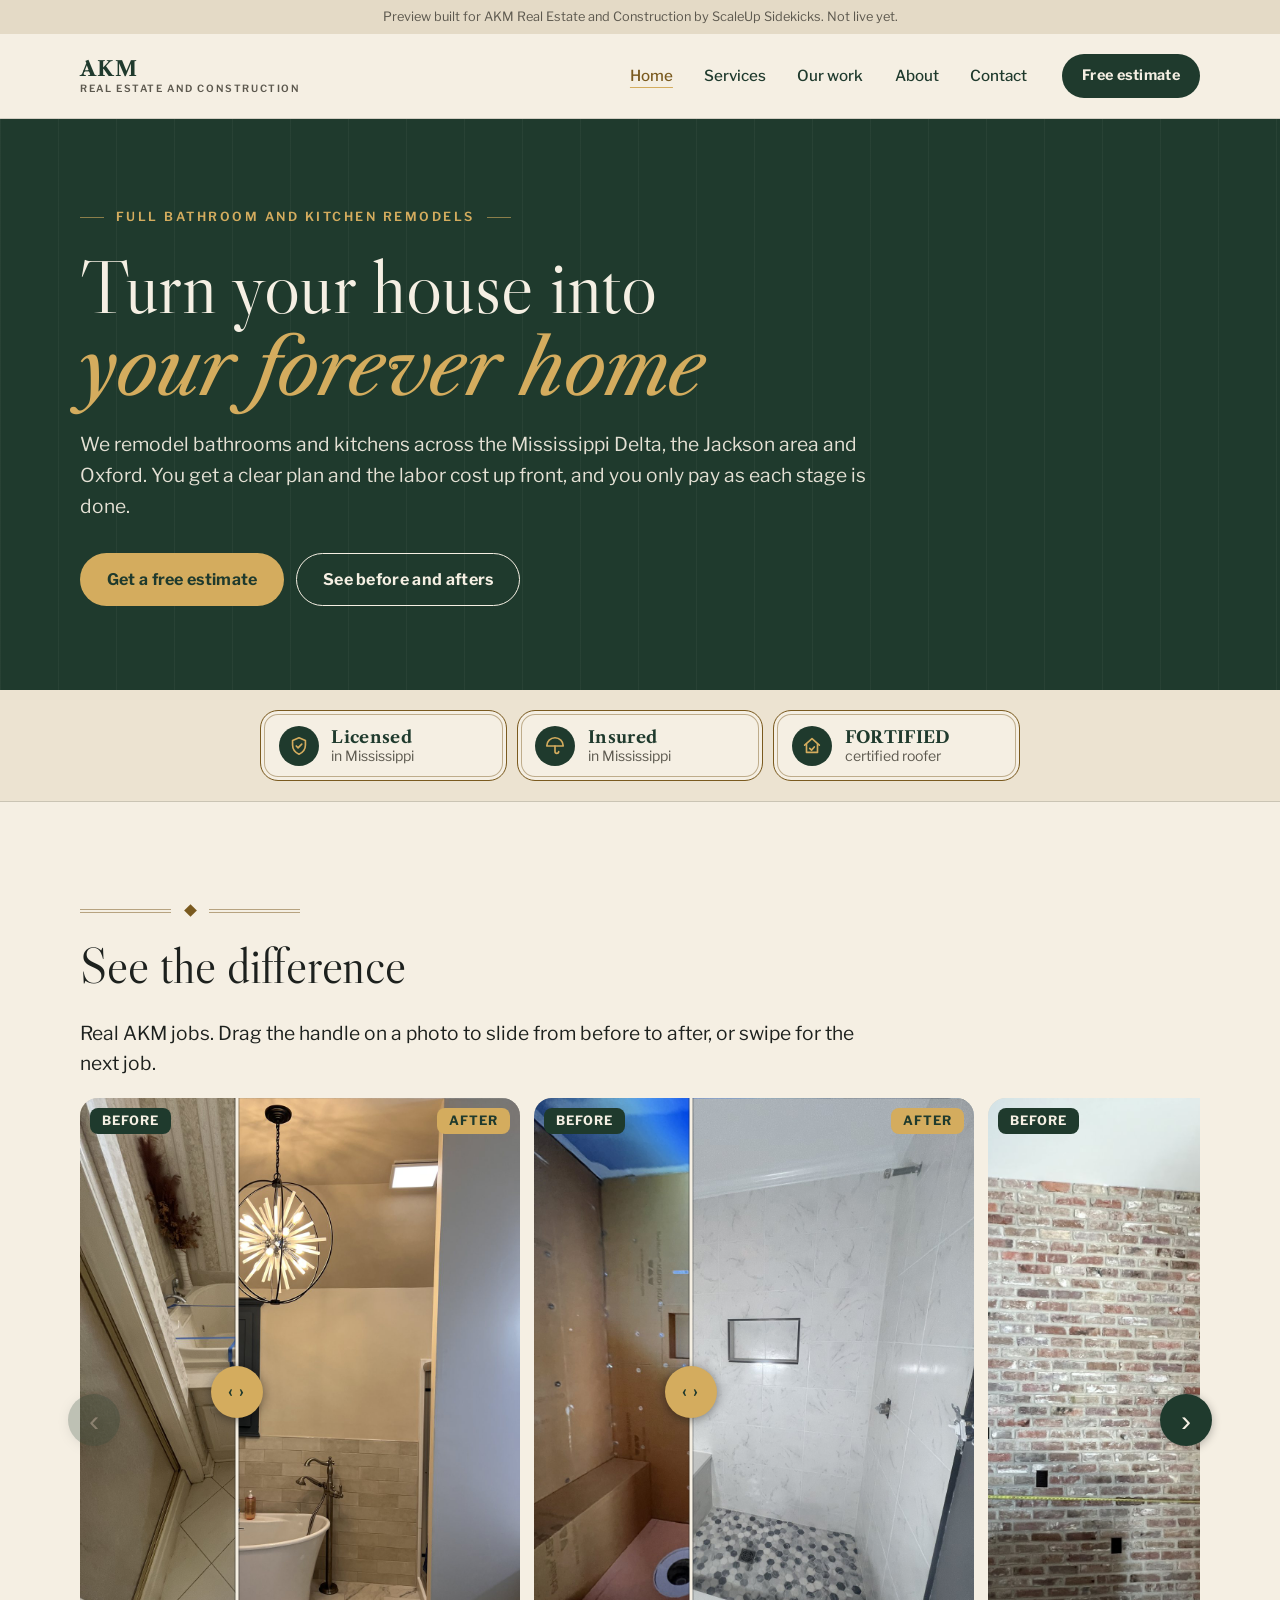
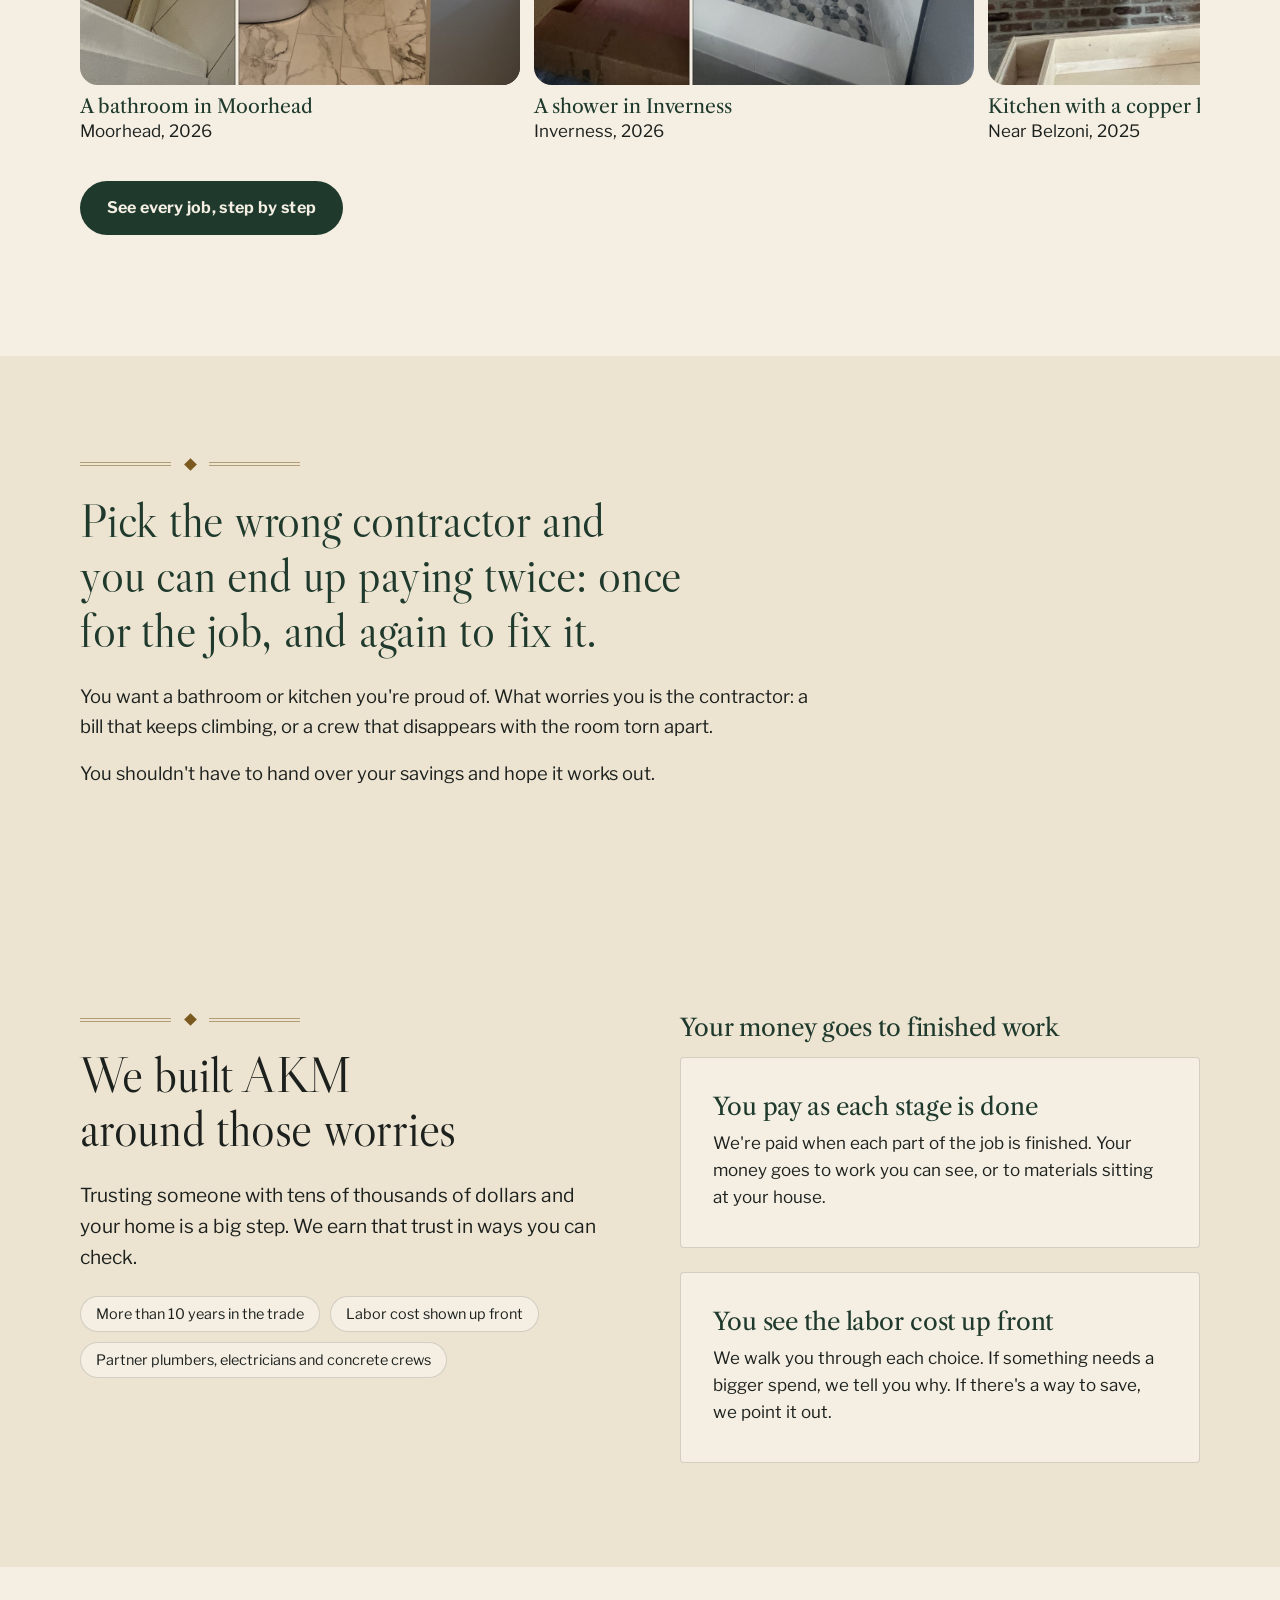
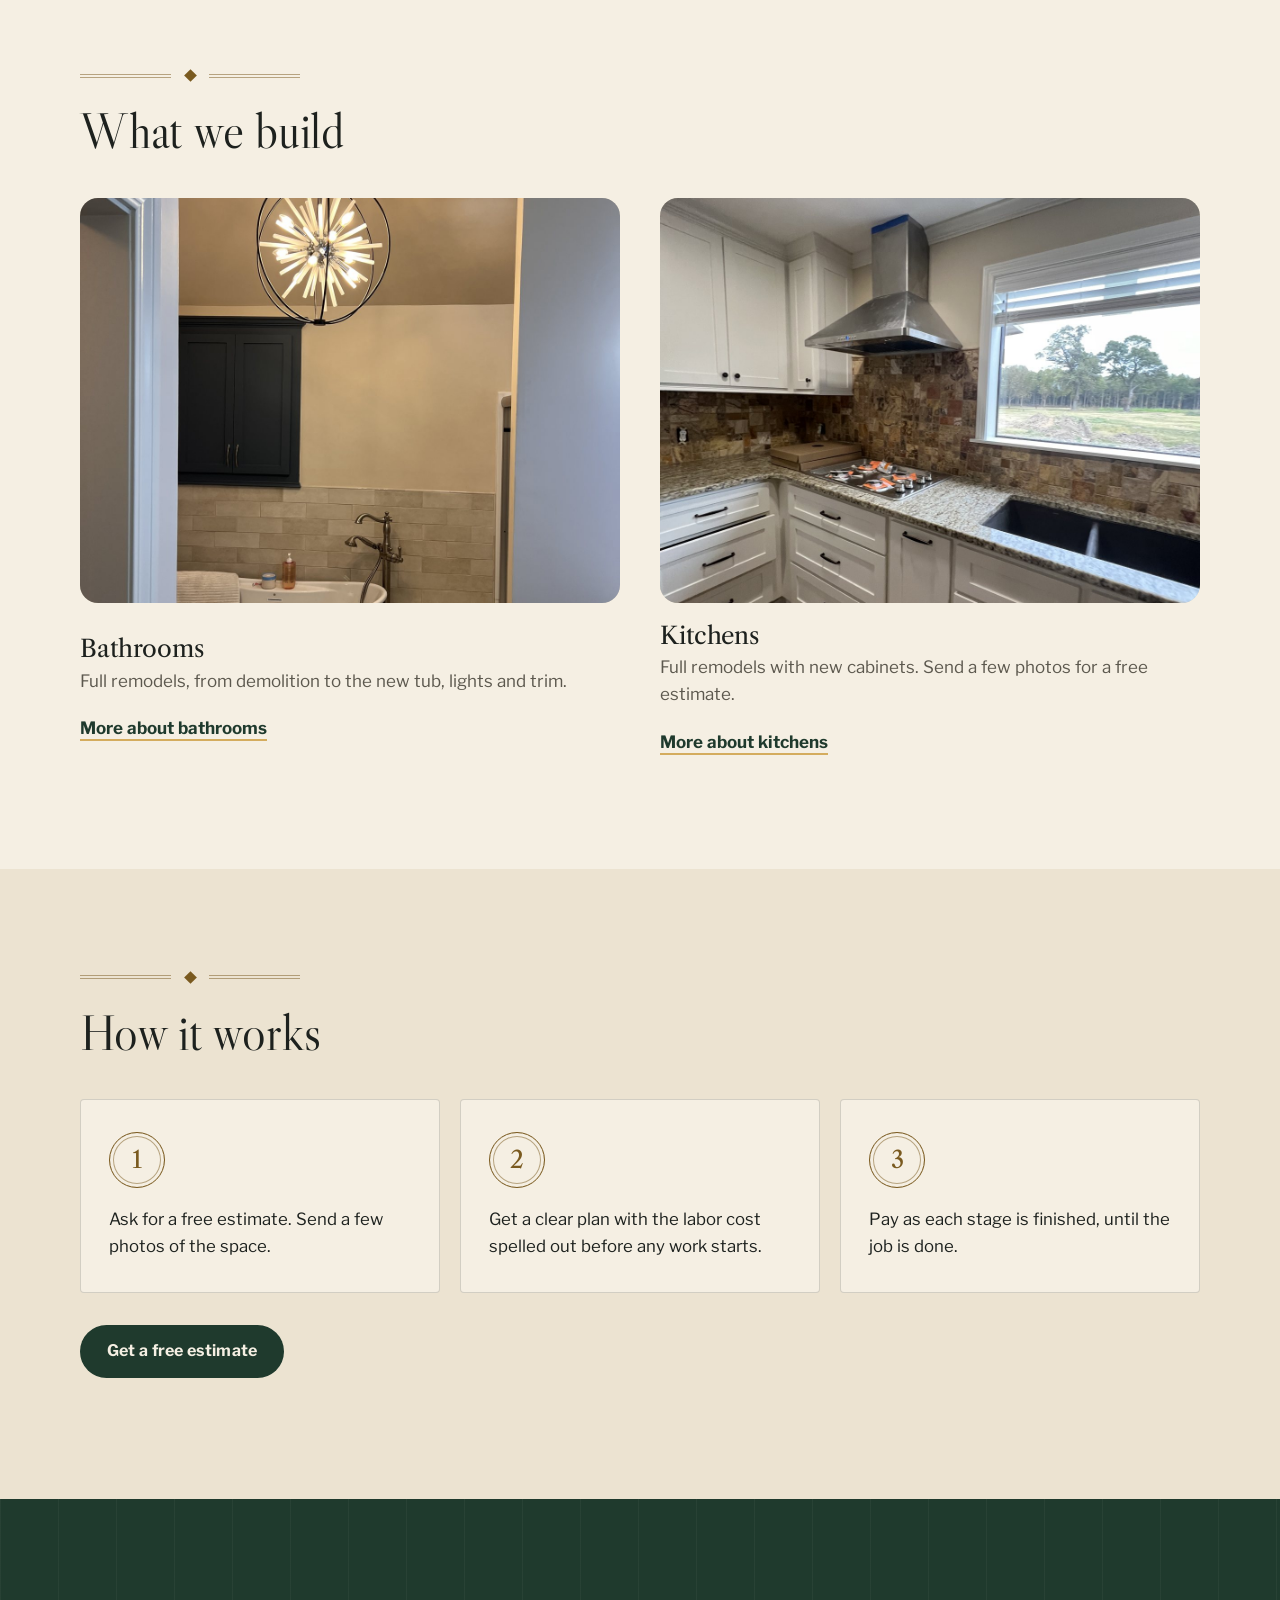
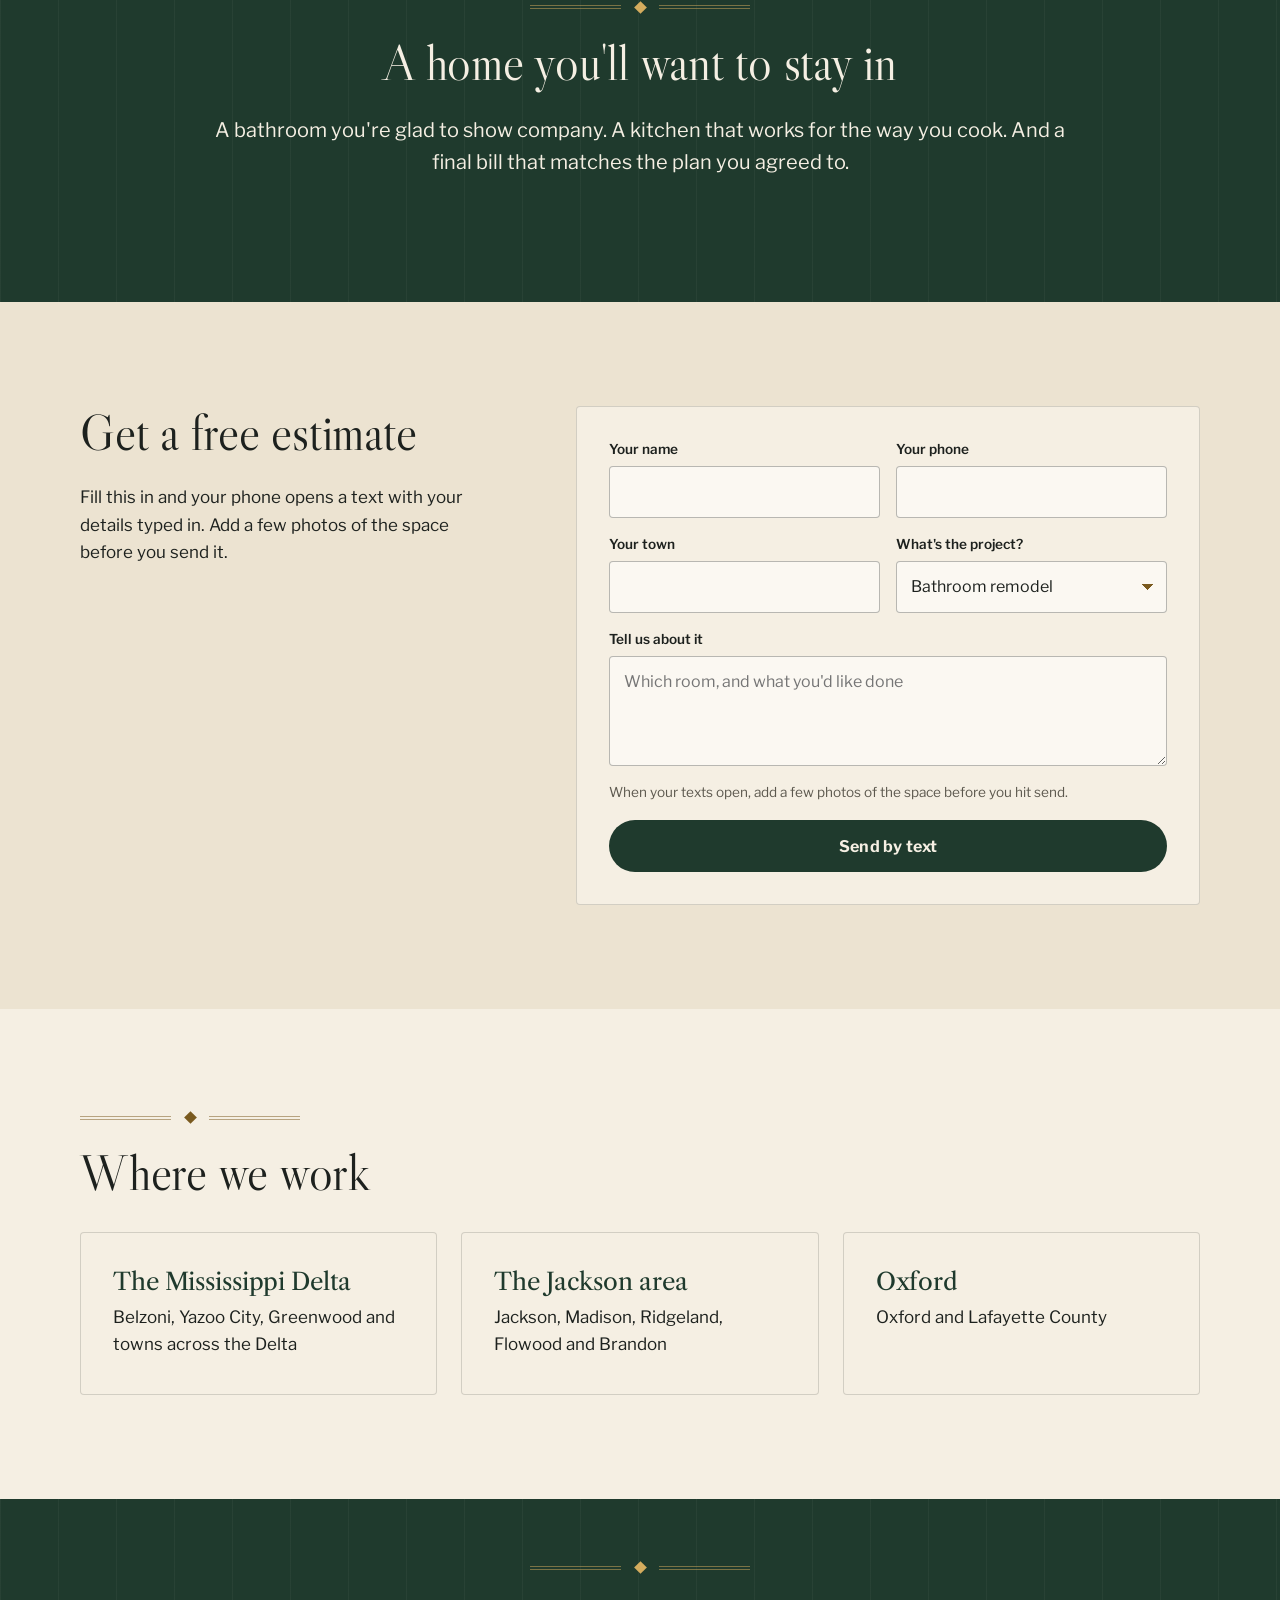
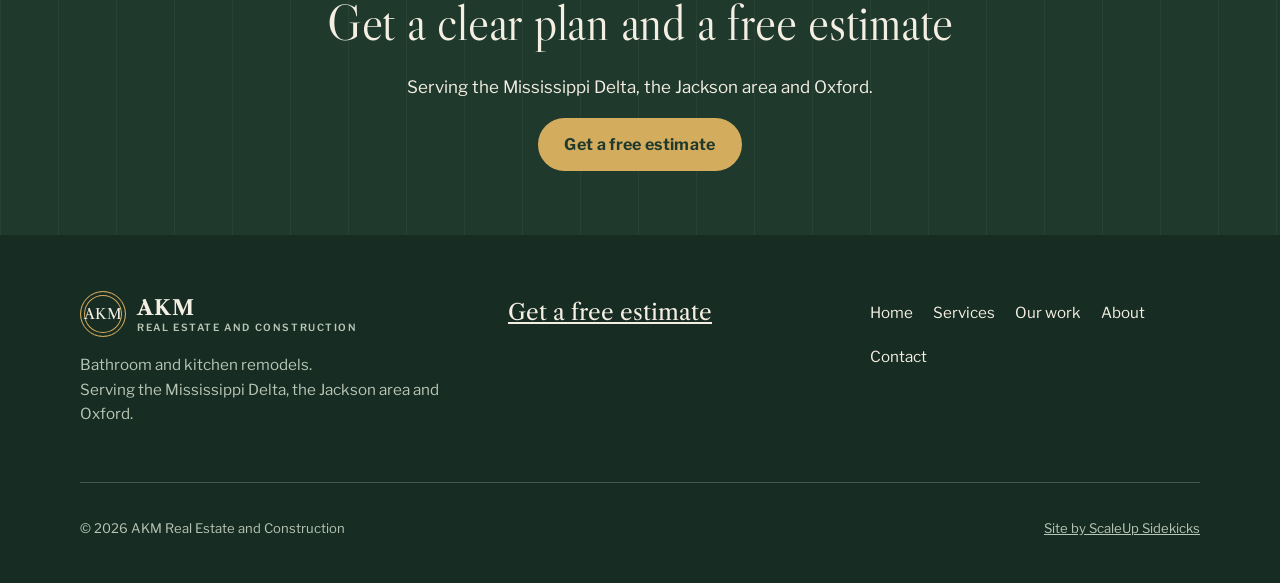
==== commit 36ad0cdd: "Text-only hero, credential badges, the hook, no prices - Remove the hero photo. The page moves up: b" ====
--- a/previews/akm-construction-61pe/index.html
+++ b/previews/akm-construction-61pe/index.html
@@ -49,7 +49,16 @@
         <a class="btn btn-line" href="#see-the-difference">See before and afters</a>
       </div>
     </div>
-    <div class="hero-figure"><div class="photo"><img src="images/moorhead-6-after.jpg" alt="Finished bathroom with a freestanding tub, a marble-look floor and a round chandelier" width="1200" height="1600"></div></div>
+  </div>
+</section>
+
+<section class="badges on-paper-2" aria-label="Credentials">
+  <div class="wrap">
+    <ul class="badge-row">
+      <li class="badge"><span class="badge-icon"><svg viewBox="0 0 24 24" width="22" height="22" fill="none" stroke="currentColor" stroke-width="1.8" stroke-linecap="round" stroke-linejoin="round" aria-hidden="true"><path d="M12 3l7 3v5c0 4.5-3 8.2-7 10-4-1.8-7-5.5-7-10V6l7-3z"/><path d="M9 12l2 2 4-4"/></svg></span><span class="badge-text"><b>Licensed</b><span>in Mississippi</span></span></li>
+      <li class="badge"><span class="badge-icon"><svg viewBox="0 0 24 24" width="22" height="22" fill="none" stroke="currentColor" stroke-width="1.8" stroke-linecap="round" stroke-linejoin="round" aria-hidden="true"><path d="M3 12a9 9 0 0118 0H3z"/><path d="M12 12v6a2 2 0 004 0"/></svg></span><span class="badge-text"><b>Insured</b><span>in Mississippi</span></span></li>
+      <li class="badge"><span class="badge-icon"><svg viewBox="0 0 24 24" width="22" height="22" fill="none" stroke="currentColor" stroke-width="1.8" stroke-linecap="round" stroke-linejoin="round" aria-hidden="true"><path d="M4 11l8-7 8 7"/><path d="M6 10v9h12v-9"/><path d="M9.5 14.5l2 2 3-3.5"/></svg></span><span class="badge-text"><b>FORTIFIED</b><span>certified roofer</span></span></li>
+    </ul>
   </div>
 </section>
 
@@ -98,11 +107,12 @@
   </div>
 </section>
 
-<section class="section on-paper-2">
-  <div class="wrap problem-grid">
-    <h2>A remodel shouldn&#x27;t feel like a gamble</h2>
-    <div>
-      <p>You want a bathroom or kitchen you&#x27;re proud of. What worries you is the contractor: a price that keeps climbing, or a crew that disappears with the room torn apart.</p>
+<section class="section on-paper-2 hook">
+  <div class="wrap">
+    <div class="ornament" aria-hidden="true"><span></span></div>
+    <h2 class="hook-line">Pick the wrong contractor and you can end up paying twice: once for the job, and again to fix it.</h2>
+    <div class="hook-body">
+      <p>You want a bathroom or kitchen you&#x27;re proud of. What worries you is the contractor: a bill that keeps climbing, or a crew that disappears with the room torn apart.</p>
       <p>You shouldn&#x27;t have to hand over your savings and hope it works out.</p>
     </div>
   </div>
@@ -149,7 +159,7 @@
         <div class="photo"><img src="images/island-5-after.jpg" alt="Finished kitchen with white cabinets, granite, a stone backsplash and a steel hood by the window" width="1200" height="1600" loading="lazy"></div>
         <div>
           <h3>Kitchens</h3>
-          <p>Full remodels with new cabinets, usually $15,000 to $25,000 before granite.</p>
+          <p>Full remodels with new cabinets. Send a few photos for a free estimate.</p>
           <a class="text-link" href="services.html#kitchens">More about kitchens</a>
         </div>
       </article>
@@ -175,7 +185,7 @@
     <div class="ornament" aria-hidden="true"><span></span></div>
     <h2>A home you&#x27;ll want to stay in</h2>
     <p class="lede">A bathroom you&#x27;re glad to show company. A kitchen that works for the way you cook. And a final bill that matches the plan you agreed to.</p>
-    <p class="stakes">Pick the wrong contractor and you can end up paying twice: once for the job, and again to fix it.</p>
+    
   </div>
 </section>
 
--- a/previews/akm-construction-61pe/styles.css
+++ b/previews/akm-construction-61pe/styles.css
@@ -25,6 +25,7 @@
   --gutter: 20px;
   --max: 1160px;
   --radius: 4px;
+  --radius-photo: 18px; /* soft square corners on photos */
   --bar-h: 64px;
 }
 
@@ -718,7 +719,7 @@
   position: relative;
   overflow: hidden;
   aspect-ratio: 4 / 5;
-  border-radius: var(--radius);
+  border-radius: var(--radius-photo);
   background: var(--paper-3);
 }
 .photo img { width: 100%; height: 100%; object-fit: cover; display: block; }
@@ -752,7 +753,7 @@
   display: block;
   aspect-ratio: 3 / 4;
   overflow: hidden;
-  border-radius: var(--radius);
+  border-radius: var(--radius-photo);
   background: var(--paper-3);
   cursor: zoom-in;
 }
@@ -767,7 +768,7 @@
   text-transform: uppercase;
   background: var(--green);
   color: var(--paper);
-  border-radius: 3px;
+  border-radius: 8px;
 }
 .tag-after, .tag-finished { background: var(--brass); color: var(--green); }
 .rail-hint { margin: 0.15rem 0 0; font-size: 0.85rem; color: var(--muted); }
@@ -813,7 +814,7 @@
 }
 .lb[hidden] { display: none; }
 .lb-stage { display: grid; place-items: center; min-height: 0; padding: 12px 56px 0; }
-.lb-stage img { max-width: 100%; max-height: 100%; width: auto; height: auto; object-fit: contain; }
+.lb-stage img { border-radius: 14px; max-width: 100%; max-height: 100%; width: auto; height: auto; object-fit: contain; }
 .lb-cap { margin: 0; padding: 0.9rem 1.25rem 1.1rem; text-align: center; color: var(--paper); font-size: 1rem; max-width: none; }
 .lb button {
   position: absolute;
@@ -844,7 +845,7 @@
   position: relative;
   aspect-ratio: 3 / 4;
   overflow: hidden;
-  border-radius: var(--radius);
+  border-radius: var(--radius-photo);
   background: var(--paper-3);
   user-select: none;
   -webkit-user-select: none;
@@ -890,3 +891,42 @@
 .cmp figcaption strong { font-family: var(--serif-text); font-size: 1.2rem; font-weight: 400; color: var(--green); }
 @media (min-width: 900px) { .cmp { flex-basis: 440px; } }
 @media (prefers-reduced-motion: reduce) { .rail { scroll-behavior: auto; } }
+
+
+/* ---------- November 13: text-only hero, credential badges, the hook ---------- */
+.hero { padding: 2.75rem 0 3rem; }
+.hero-grid { grid-template-columns: 1fr; gap: 0; }
+.hero-grid > div { max-width: 820px; }
+@media (min-width: 900px) { .hero { padding: 5rem 0 5.25rem; } .hero-grid { grid-template-columns: 1fr; gap: 0; } }
+
+.badges { padding: 1.25rem 0; border-bottom: 1px solid var(--line); }
+.badge-row { list-style: none; margin: 0 auto; padding: 0; display: grid; grid-template-columns: repeat(3, 1fr); gap: 10px; max-width: 760px; }
+.badge {
+  display: grid;
+  justify-items: center;
+  gap: 0.45rem;
+  text-align: center;
+  padding: 0.85rem 0.4rem 0.8rem;
+  background: var(--paper);
+  border: 1.5px solid var(--brass-ink);
+  box-shadow: inset 0 0 0 3px var(--paper), inset 0 0 0 4px rgba(122, 90, 31, 0.45);
+  border-radius: 18px;
+}
+.badge-icon { width: 40px; height: 40px; border-radius: 50%; background: var(--green); color: var(--brass); display: grid; place-items: center; }
+.badge-text { display: grid; gap: 0.1rem; line-height: 1.2; }
+.badge-text b { font-family: var(--serif-text); font-size: 1.05rem; font-weight: 700; color: var(--green); letter-spacing: 0.02em; }
+.badge-text span { font-size: 0.8rem; color: var(--muted); }
+@media (min-width: 600px) {
+  .badge { grid-template-columns: auto 1fr; justify-items: start; text-align: left; gap: 0.8rem; padding: 0.9rem 1.1rem; align-items: center; }
+  .badge-text span { font-size: 0.88rem; }
+}
+
+.hook .hook-line {
+  font-size: clamp(1.9rem, 5.2vw, 3rem);
+  line-height: 1.15;
+  max-width: 24ch;
+  margin-bottom: 1.5rem;
+  color: var(--green);
+}
+.hook-body { display: grid; gap: 0; max-width: 62ch; }
+.hook-body p { font-size: 1.15rem; }
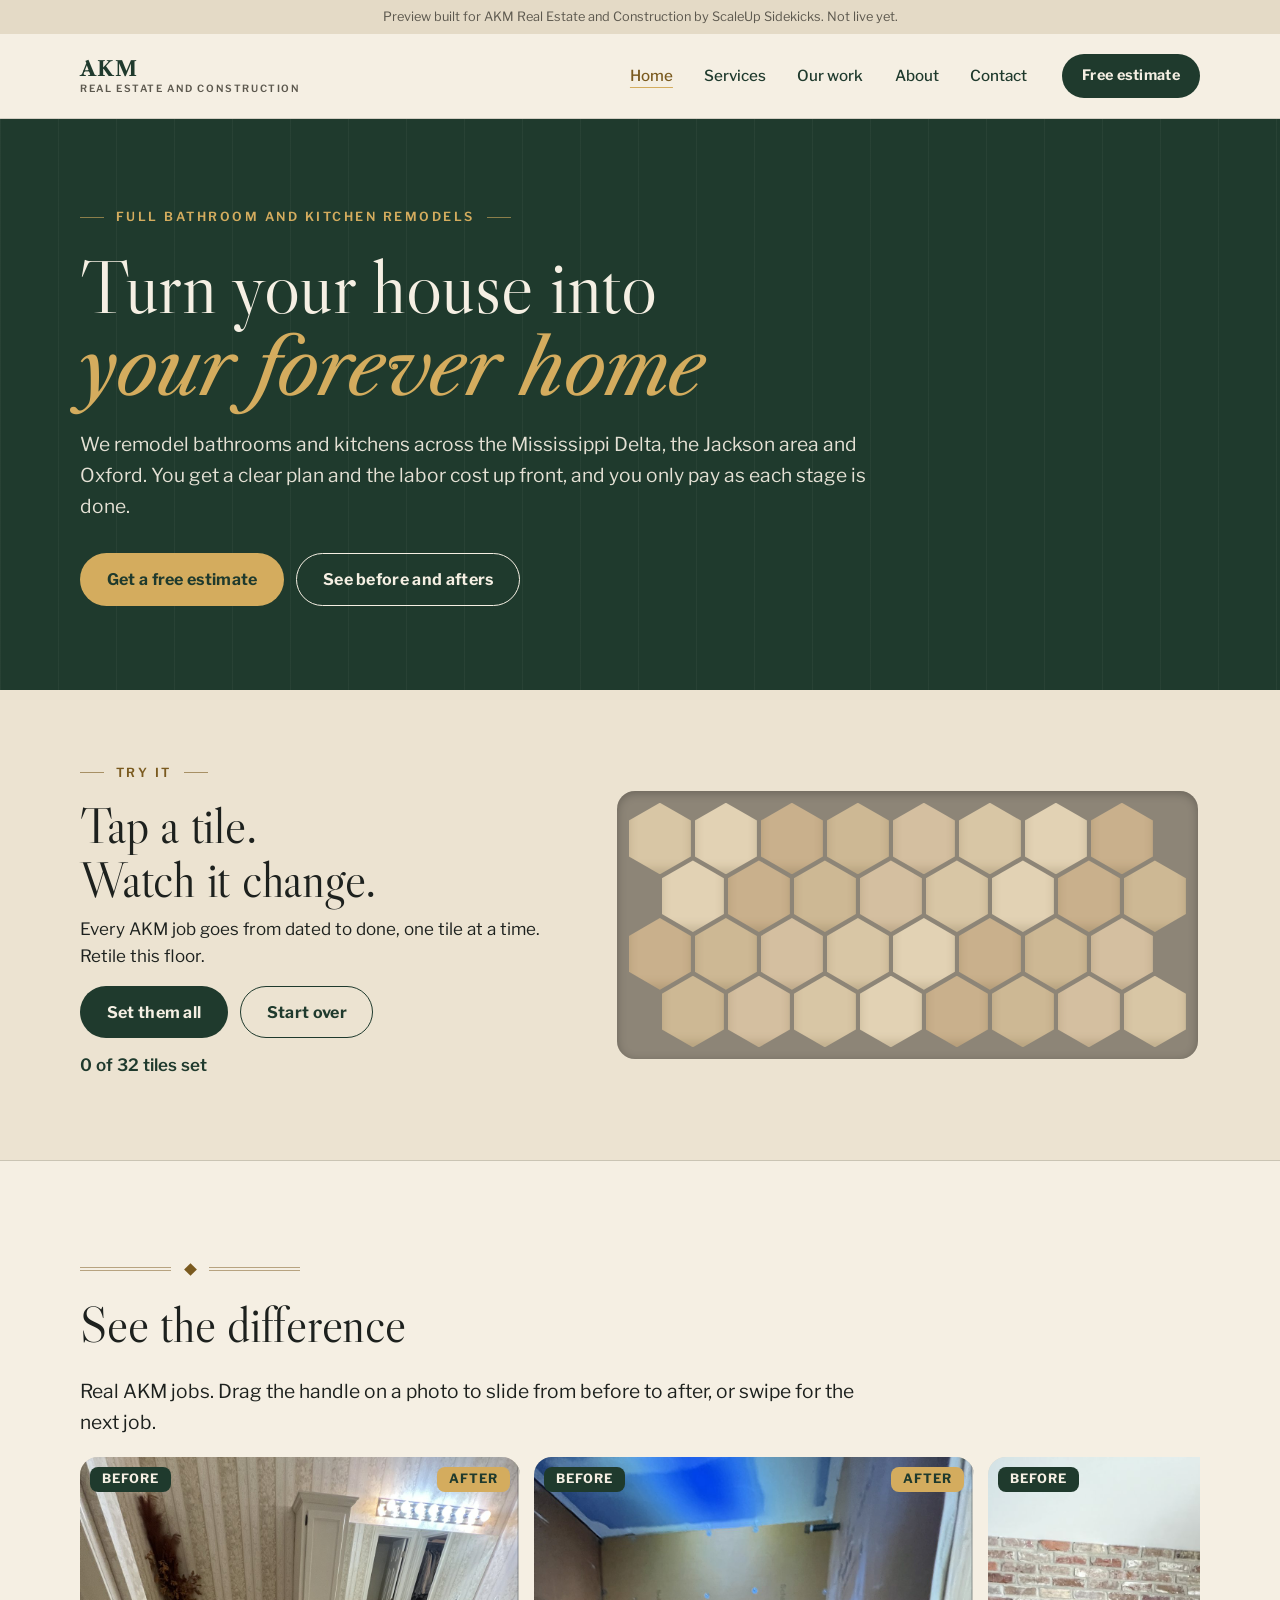
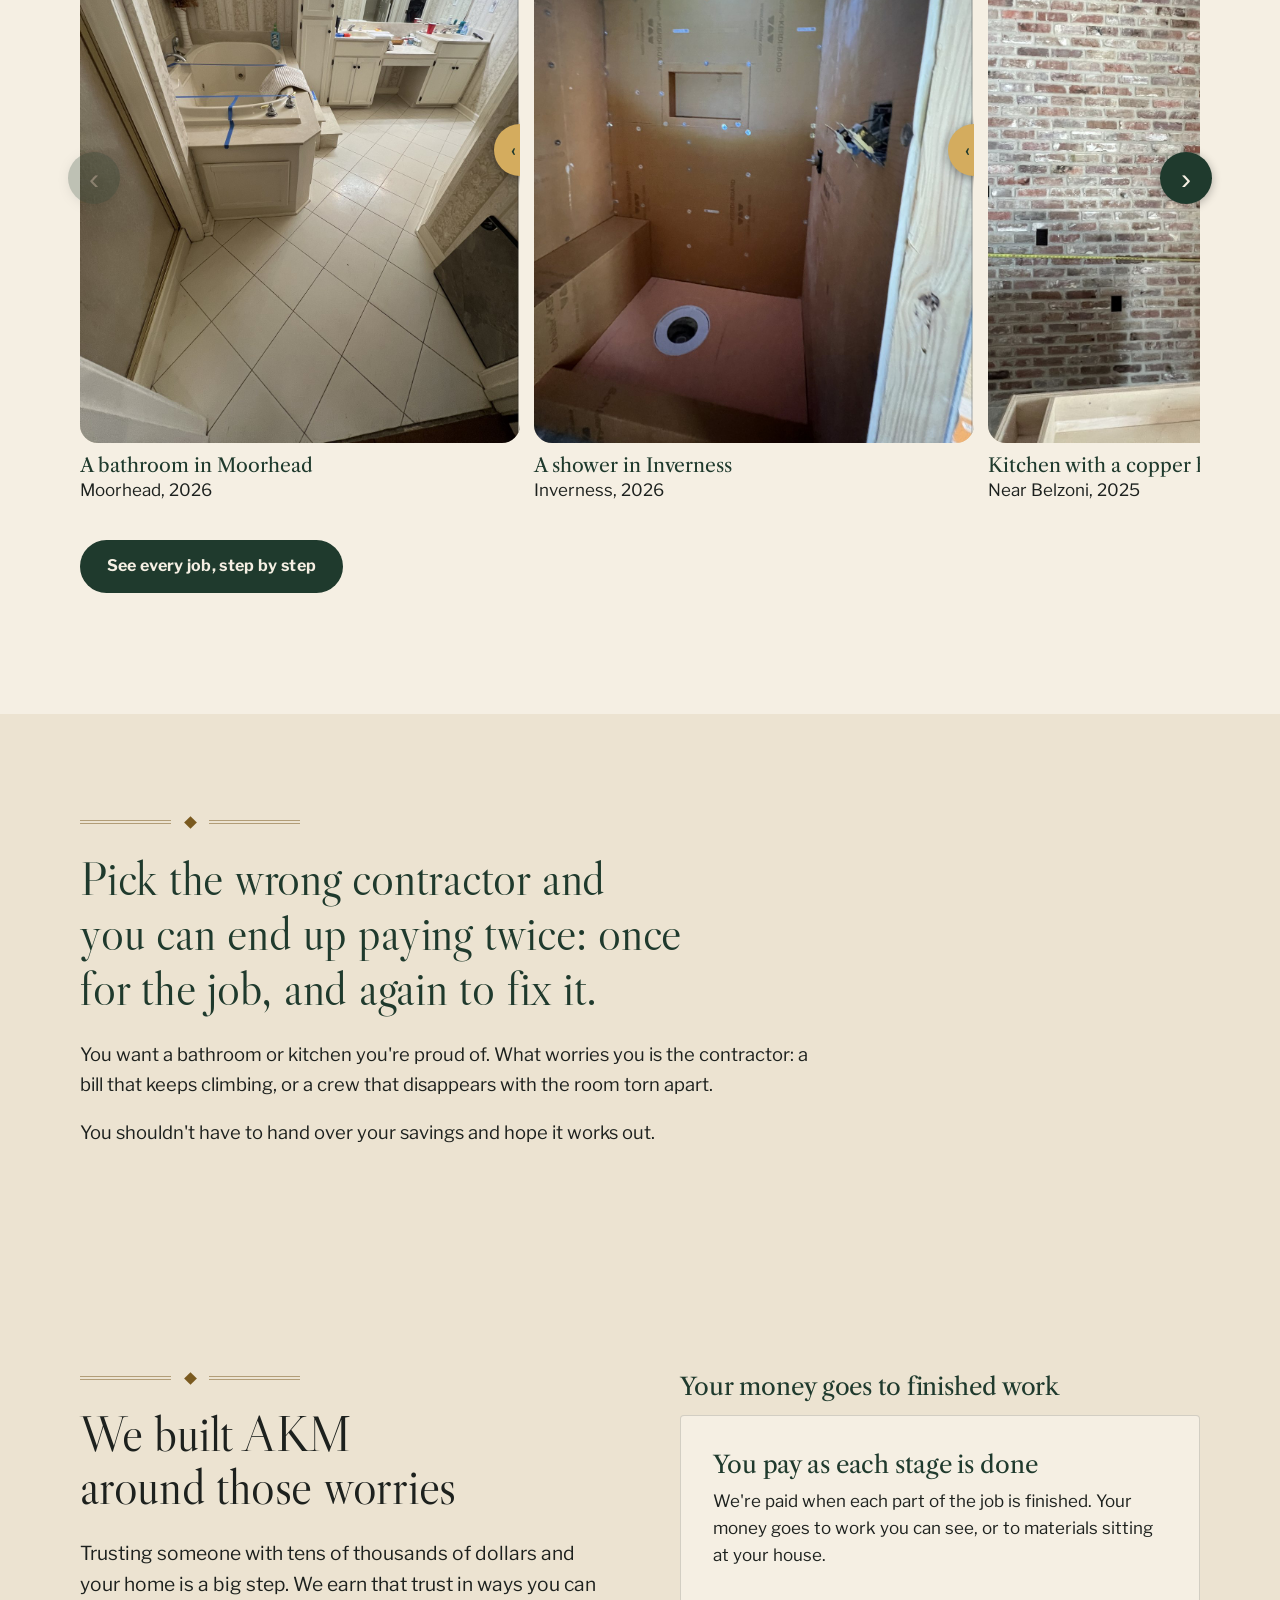
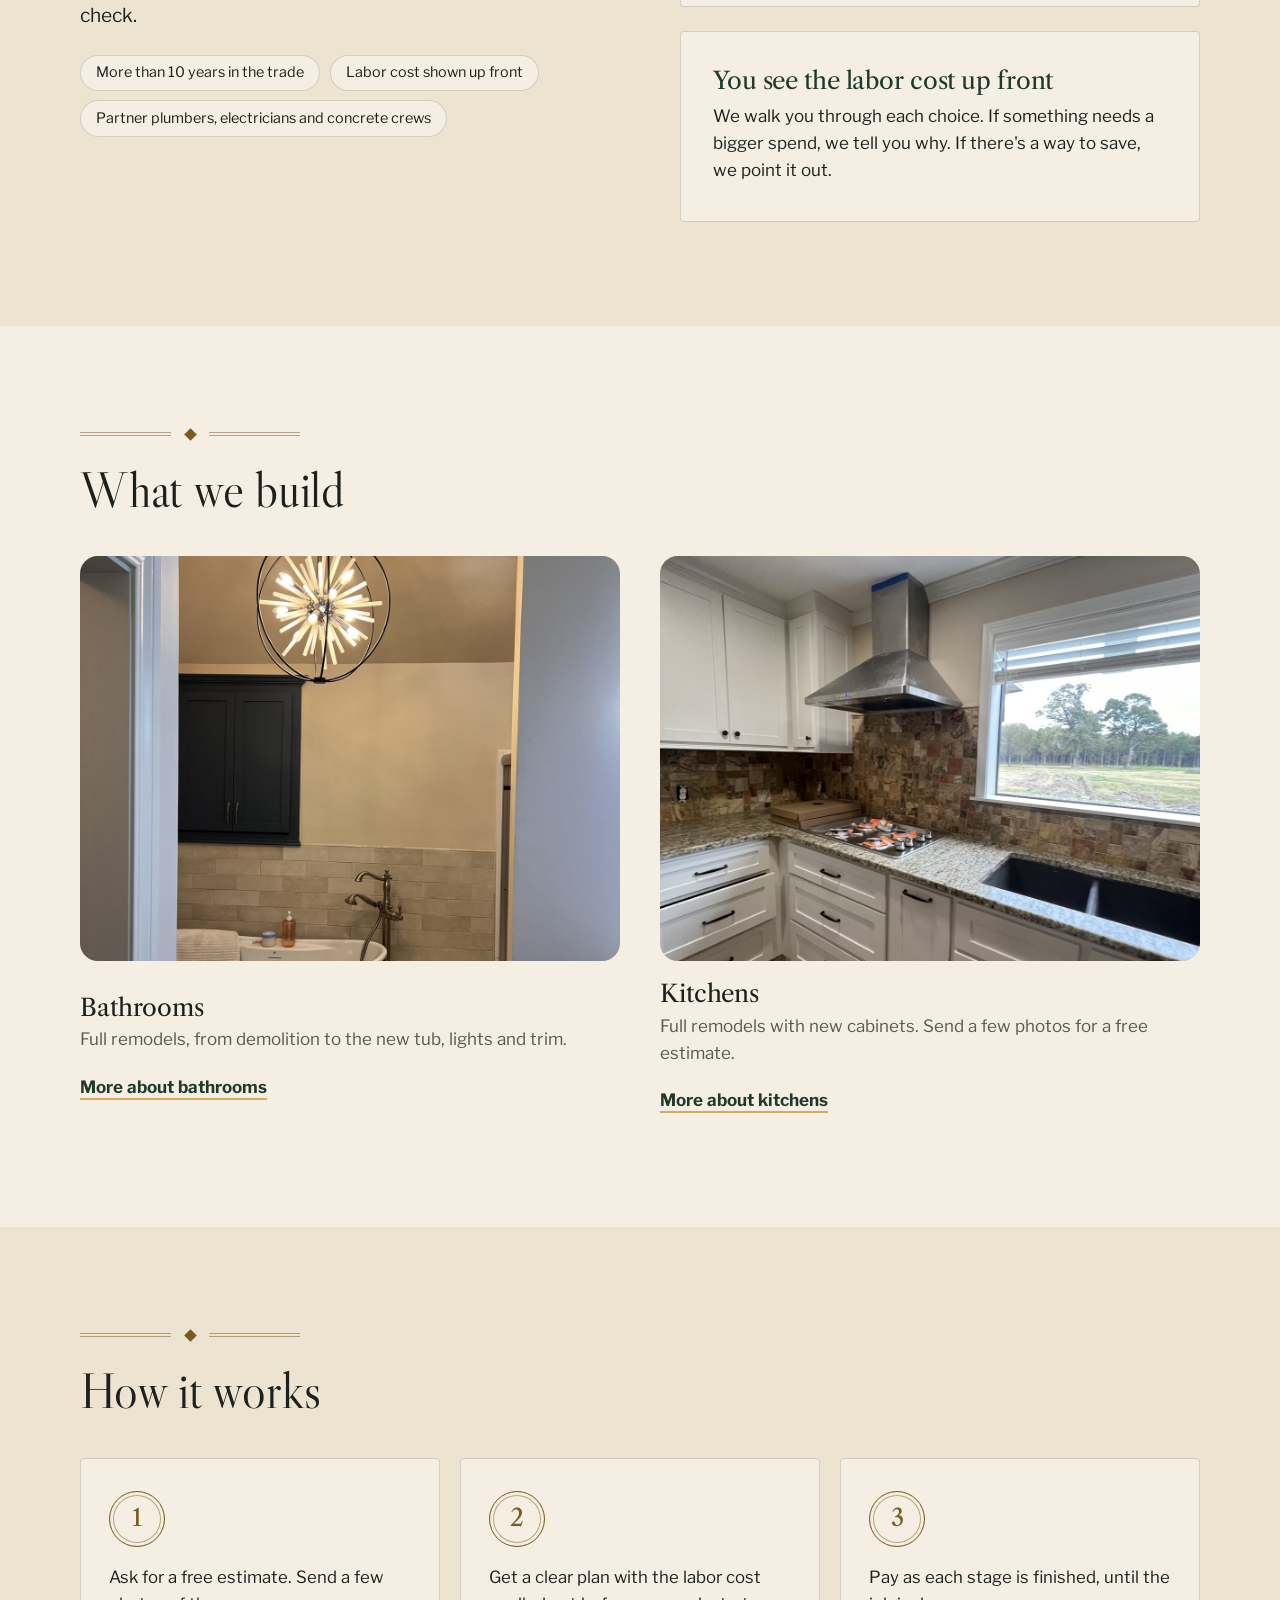
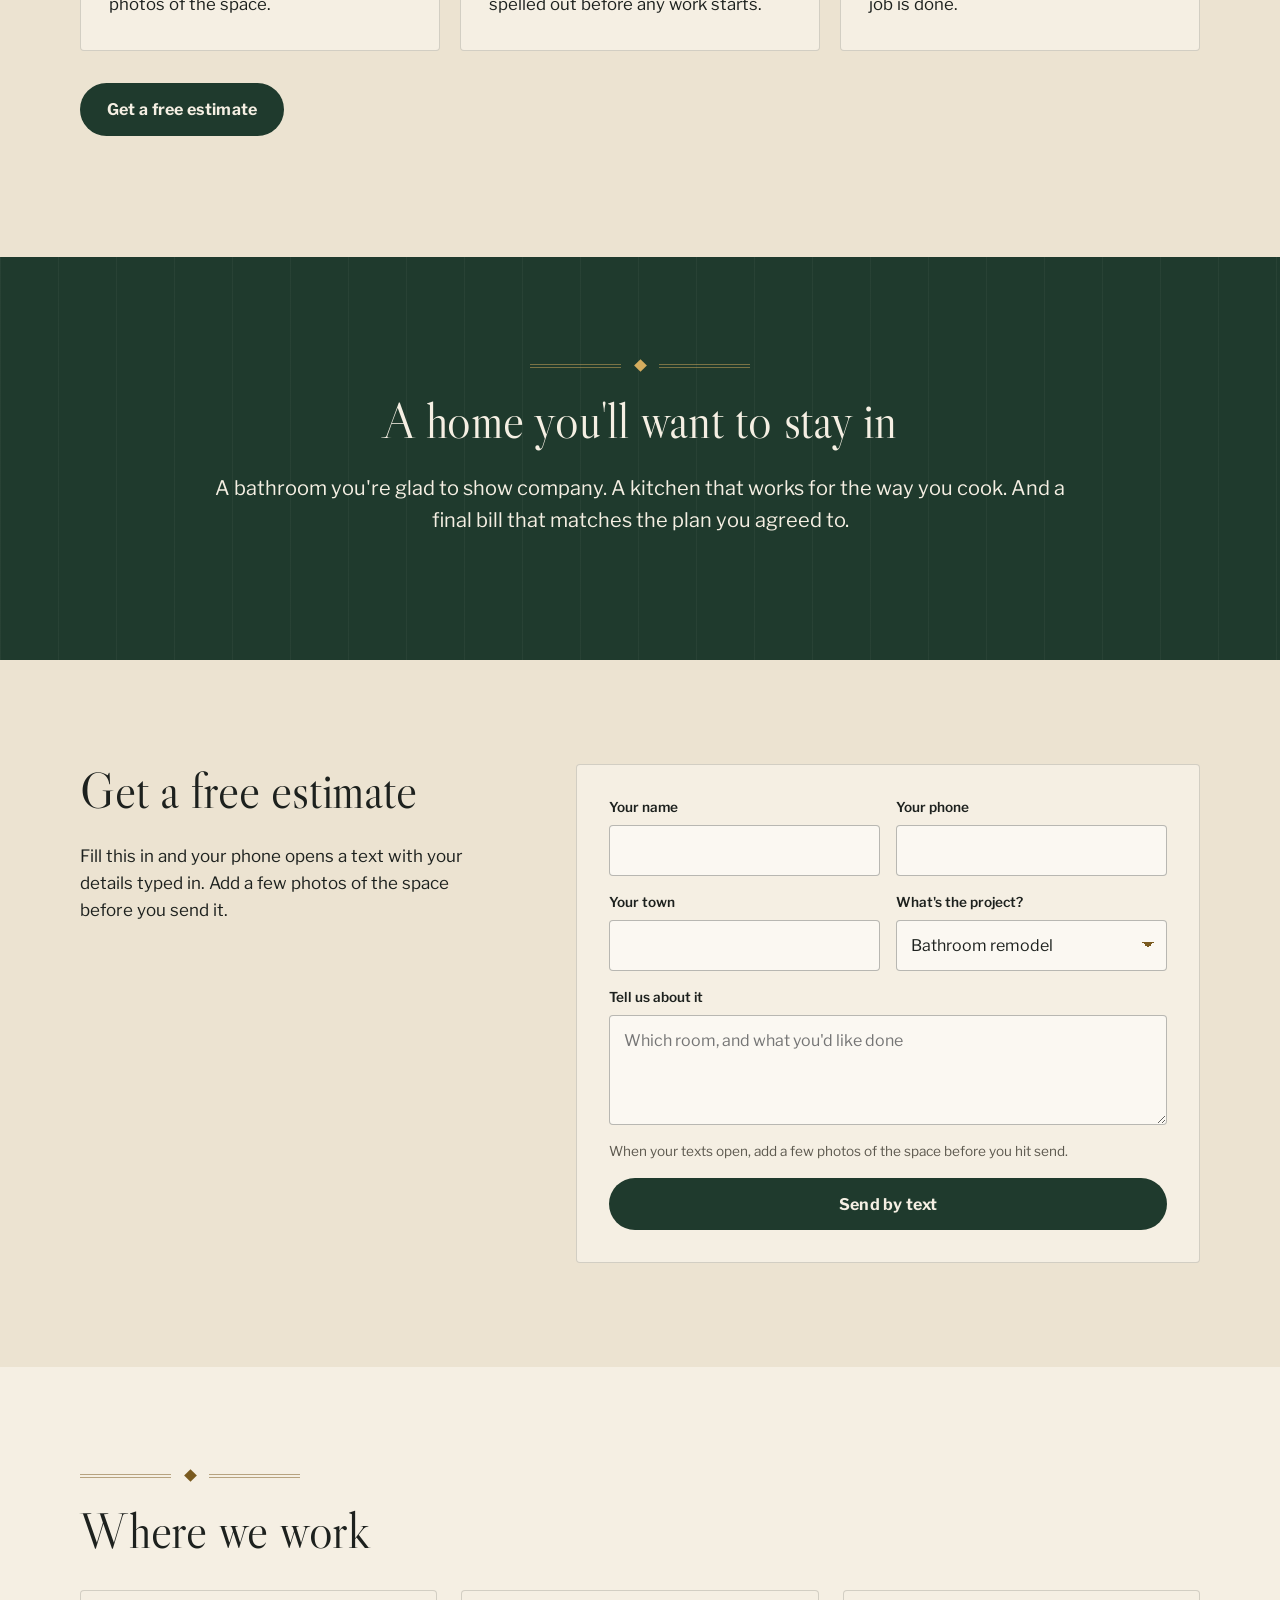
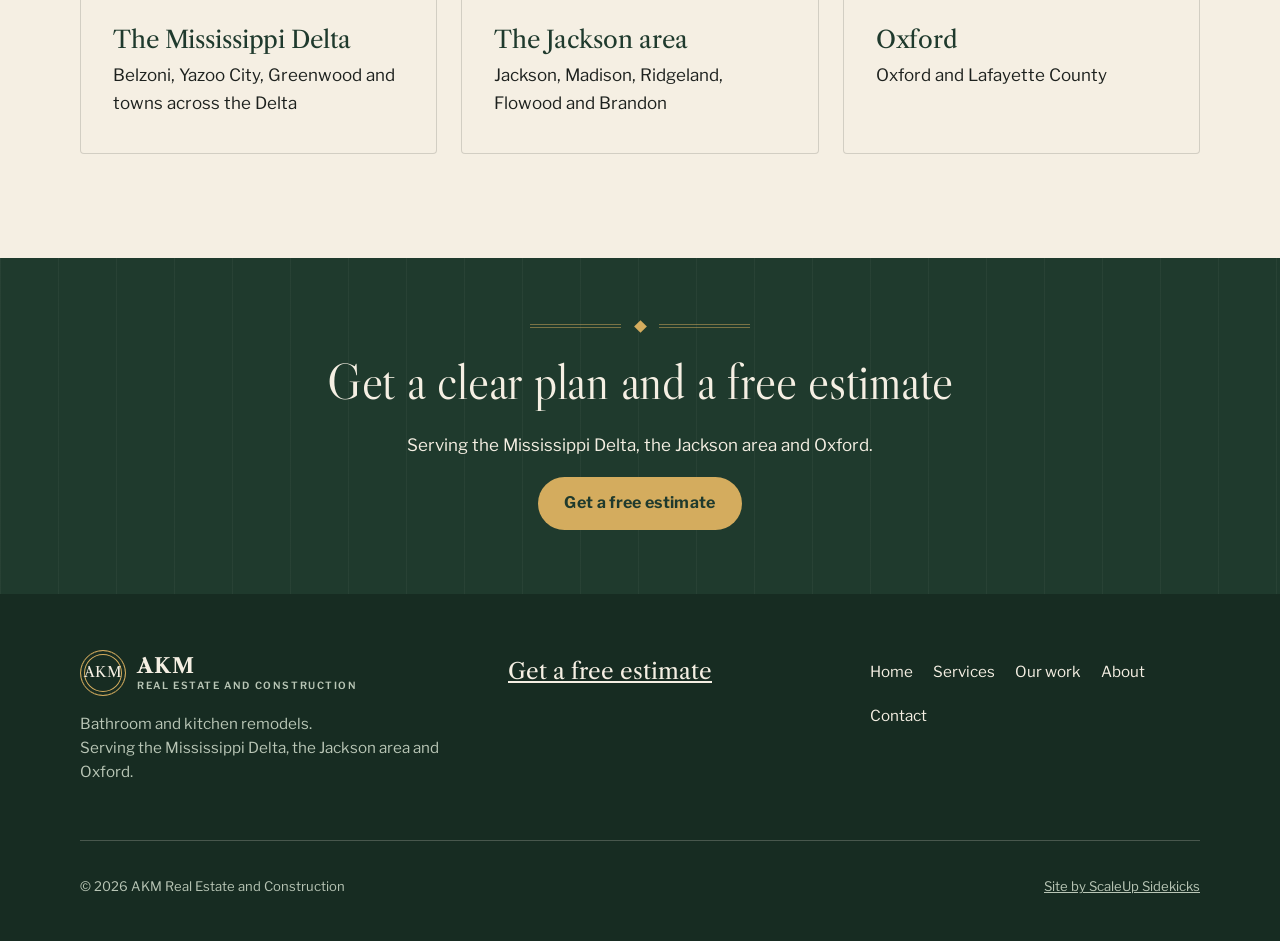
==== commit 6096d13b: "Swap the credential badges for a retile-the-floor toy - Remove every credential badge and the "licen" ====
--- a/previews/akm-construction-61pe/index.html
+++ b/previews/akm-construction-61pe/index.html
@@ -52,13 +52,27 @@
   </div>
 </section>
 
-<section class="badges on-paper-2" aria-label="Credentials">
-  <div class="wrap">
-    <ul class="badge-row">
-      <li class="badge"><span class="badge-icon"><svg viewBox="0 0 24 24" width="22" height="22" fill="none" stroke="currentColor" stroke-width="1.8" stroke-linecap="round" stroke-linejoin="round" aria-hidden="true"><path d="M12 3l7 3v5c0 4.5-3 8.2-7 10-4-1.8-7-5.5-7-10V6l7-3z"/><path d="M9 12l2 2 4-4"/></svg></span><span class="badge-text"><b>Licensed</b><span>in Mississippi</span></span></li>
-      <li class="badge"><span class="badge-icon"><svg viewBox="0 0 24 24" width="22" height="22" fill="none" stroke="currentColor" stroke-width="1.8" stroke-linecap="round" stroke-linejoin="round" aria-hidden="true"><path d="M3 12a9 9 0 0118 0H3z"/><path d="M12 12v6a2 2 0 004 0"/></svg></span><span class="badge-text"><b>Insured</b><span>in Mississippi</span></span></li>
-      <li class="badge"><span class="badge-icon"><svg viewBox="0 0 24 24" width="22" height="22" fill="none" stroke="currentColor" stroke-width="1.8" stroke-linecap="round" stroke-linejoin="round" aria-hidden="true"><path d="M4 11l8-7 8 7"/><path d="M6 10v9h12v-9"/><path d="M9.5 14.5l2 2 3-3.5"/></svg></span><span class="badge-text"><b>FORTIFIED</b><span>certified roofer</span></span></li>
-    </ul>
+<section class="play on-paper-2" aria-labelledby="play-h">
+  <div class="wrap play-grid">
+    <div class="play-copy">
+      <p class="eyebrow">Try it</p>
+      <h2 id="play-h">Tap a tile. Watch it change.</h2>
+      <p>Every AKM job goes from dated to done, one tile at a time. Retile this floor.</p>
+      <div class="btn-row">
+        <button class="btn btn-green" type="button" data-play="all">Set them all</button>
+        <button class="btn btn-line play-reset" type="button" data-play="reset">Start over</button>
+      </div>
+      <p class="play-count" aria-live="polite" data-template="{n} of {total} tiles set" data-total="32">0 of 32 tiles set</p>
+    </div>
+    <div class="play-board">
+      <div class="hex-floor">
+        <div class="hex-row"><button class="hex vein" type="button" style="--o:#d8c6a5;--n:#f4f2ee" aria-pressed="false" aria-label="Tile 1"><span class="hex-old"></span><span class="hex-new"></span></button><button class="hex" type="button" style="--o:#e2d2b4;--n:#eceae5" aria-pressed="false" aria-label="Tile 2"><span class="hex-old"></span><span class="hex-new"></span></button><button class="hex" type="button" style="--o:#c9b08c;--n:#5e6264" aria-pressed="false" aria-label="Tile 3"><span class="hex-old"></span><span class="hex-new"></span></button><button class="hex" type="button" style="--o:#cdb894;--n:#5e6264" aria-pressed="false" aria-label="Tile 4"><span class="hex-old"></span><span class="hex-new"></span></button><button class="hex" type="button" style="--o:#d4bfa0;--n:#9b9d9c" aria-pressed="false" aria-label="Tile 5"><span class="hex-old"></span><span class="hex-new"></span></button><button class="hex" type="button" style="--o:#d8c6a5;--n:#c9cac7" aria-pressed="false" aria-label="Tile 6"><span class="hex-old"></span><span class="hex-new"></span></button><button class="hex" type="button" style="--o:#e2d2b4;--n:#c9cac7" aria-pressed="false" aria-label="Tile 7"><span class="hex-old"></span><span class="hex-new"></span></button><button class="hex vein" type="button" style="--o:#c9b08c;--n:#e4e3df" aria-pressed="false" aria-label="Tile 8"><span class="hex-old"></span><span class="hex-new"></span></button></div><div class="hex-row odd"><button class="hex" type="button" style="--o:#e2d2b4;--n:#9b9d9c" aria-pressed="false" aria-label="Tile 9"><span class="hex-old"></span><span class="hex-new"></span></button><button class="hex" type="button" style="--o:#c9b08c;--n:#9b9d9c" aria-pressed="false" aria-label="Tile 10"><span class="hex-old"></span><span class="hex-new"></span></button><button class="hex" type="button" style="--o:#cdb894;--n:#c9cac7" aria-pressed="false" aria-label="Tile 11"><span class="hex-old"></span><span class="hex-new"></span></button><button class="hex" type="button" style="--o:#d4bfa0;--n:#e4e3df" aria-pressed="false" aria-label="Tile 12"><span class="hex-old"></span><span class="hex-new"></span></button><button class="hex" type="button" style="--o:#d8c6a5;--n:#e4e3df" aria-pressed="false" aria-label="Tile 13"><span class="hex-old"></span><span class="hex-new"></span></button><button class="hex" type="button" style="--o:#e2d2b4;--n:#f4f2ee" aria-pressed="false" aria-label="Tile 14"><span class="hex-old"></span><span class="hex-new"></span></button><button class="hex vein" type="button" style="--o:#c9b08c;--n:#eceae5" aria-pressed="false" aria-label="Tile 15"><span class="hex-old"></span><span class="hex-new"></span></button><button class="hex" type="button" style="--o:#cdb894;--n:#eceae5" aria-pressed="false" aria-label="Tile 16"><span class="hex-old"></span><span class="hex-new"></span></button></div><div class="hex-row"><button class="hex" type="button" style="--o:#c9b08c;--n:#e4e3df" aria-pressed="false" aria-label="Tile 17"><span class="hex-old"></span><span class="hex-new"></span></button><button class="hex" type="button" style="--o:#cdb894;--n:#f4f2ee" aria-pressed="false" aria-label="Tile 18"><span class="hex-old"></span><span class="hex-new"></span></button><button class="hex" type="button" style="--o:#d4bfa0;--n:#f4f2ee" aria-pressed="false" aria-label="Tile 19"><span class="hex-old"></span><span class="hex-new"></span></button><button class="hex" type="button" style="--o:#d8c6a5;--n:#eceae5" aria-pressed="false" aria-label="Tile 20"><span class="hex-old"></span><span class="hex-new"></span></button><button class="hex" type="button" style="--o:#e2d2b4;--n:#5e6264" aria-pressed="false" aria-label="Tile 21"><span class="hex-old"></span><span class="hex-new"></span></button><button class="hex vein" type="button" style="--o:#c9b08c;--n:#5e6264" aria-pressed="false" aria-label="Tile 22"><span class="hex-old"></span><span class="hex-new"></span></button><button class="hex" type="button" style="--o:#cdb894;--n:#9b9d9c" aria-pressed="false" aria-label="Tile 23"><span class="hex-old"></span><span class="hex-new"></span></button><button class="hex" type="button" style="--o:#d4bfa0;--n:#c9cac7" aria-pressed="false" aria-label="Tile 24"><span class="hex-old"></span><span class="hex-new"></span></button></div><div class="hex-row odd"><button class="hex" type="button" style="--o:#cdb894;--n:#eceae5" aria-pressed="false" aria-label="Tile 25"><span class="hex-old"></span><span class="hex-new"></span></button><button class="hex" type="button" style="--o:#d4bfa0;--n:#5e6264" aria-pressed="false" aria-label="Tile 26"><span class="hex-old"></span><span class="hex-new"></span></button><button class="hex" type="button" style="--o:#d8c6a5;--n:#9b9d9c" aria-pressed="false" aria-label="Tile 27"><span class="hex-old"></span><span class="hex-new"></span></button><button class="hex" type="button" style="--o:#e2d2b4;--n:#9b9d9c" aria-pressed="false" aria-label="Tile 28"><span class="hex-old"></span><span class="hex-new"></span></button><button class="hex vein" type="button" style="--o:#c9b08c;--n:#c9cac7" aria-pressed="false" aria-label="Tile 29"><span class="hex-old"></span><span class="hex-new"></span></button><button class="hex" type="button" style="--o:#cdb894;--n:#e4e3df" aria-pressed="false" aria-label="Tile 30"><span class="hex-old"></span><span class="hex-new"></span></button><button class="hex" type="button" style="--o:#d4bfa0;--n:#e4e3df" aria-pressed="false" aria-label="Tile 31"><span class="hex-old"></span><span class="hex-new"></span></button><button class="hex" type="button" style="--o:#d8c6a5;--n:#f4f2ee" aria-pressed="false" aria-label="Tile 32"><span class="hex-old"></span><span class="hex-new"></span></button></div>
+      </div>
+      <div class="play-done" hidden>
+        <p>Done. This floor is styled after the hex tile in our Inverness shower.</p>
+        <div class="btn-row"><a class="btn btn-brass" href="#quote">Get a free estimate</a><a class="text-link" href="work.html#inverness">See that job</a></div>
+      </div>
+    </div>
   </div>
 </section>
 
--- a/previews/akm-construction-61pe/styles.css
+++ b/previews/akm-construction-61pe/styles.css
@@ -899,28 +899,6 @@
 .hero-grid > div { max-width: 820px; }
 @media (min-width: 900px) { .hero { padding: 5rem 0 5.25rem; } .hero-grid { grid-template-columns: 1fr; gap: 0; } }
 
-.badges { padding: 1.25rem 0; border-bottom: 1px solid var(--line); }
-.badge-row { list-style: none; margin: 0 auto; padding: 0; display: grid; grid-template-columns: repeat(3, 1fr); gap: 10px; max-width: 760px; }
-.badge {
-  display: grid;
-  justify-items: center;
-  gap: 0.45rem;
-  text-align: center;
-  padding: 0.85rem 0.4rem 0.8rem;
-  background: var(--paper);
-  border: 1.5px solid var(--brass-ink);
-  box-shadow: inset 0 0 0 3px var(--paper), inset 0 0 0 4px rgba(122, 90, 31, 0.45);
-  border-radius: 18px;
-}
-.badge-icon { width: 40px; height: 40px; border-radius: 50%; background: var(--green); color: var(--brass); display: grid; place-items: center; }
-.badge-text { display: grid; gap: 0.1rem; line-height: 1.2; }
-.badge-text b { font-family: var(--serif-text); font-size: 1.05rem; font-weight: 700; color: var(--green); letter-spacing: 0.02em; }
-.badge-text span { font-size: 0.8rem; color: var(--muted); }
-@media (min-width: 600px) {
-  .badge { grid-template-columns: auto 1fr; justify-items: start; text-align: left; gap: 0.8rem; padding: 0.9rem 1.1rem; align-items: center; }
-  .badge-text span { font-size: 0.88rem; }
-}
-
 .hook .hook-line {
   font-size: clamp(1.9rem, 5.2vw, 3rem);
   line-height: 1.15;
@@ -930,3 +908,66 @@
 }
 .hook-body { display: grid; gap: 0; max-width: 62ch; }
 .hook-body p { font-size: 1.15rem; }
+
+
+/* ---------- Retile the floor: tap a dated tile, it turns into the new mosaic ---------- */
+.play { padding: 2.75rem 0 3rem; border-bottom: 1px solid var(--line); }
+.play-grid { display: grid; gap: 1.75rem; align-items: center; }
+.play-copy h2 { margin-bottom: 0.6rem; }
+.play-copy p { margin-bottom: 1rem; }
+.play-copy .btn-row { margin-top: 0.25rem; }
+.play-reset { color: var(--green); }
+.play-count { font-weight: 600; color: var(--green); margin: 0.9rem 0 0; font-variant-numeric: tabular-nums; }
+@media (min-width: 900px) { .play { padding: 4rem 0; } .play-grid { grid-template-columns: 0.9fr 1.1fr; gap: 3.5rem; } }
+
+.play-board { position: relative; min-width: 0; }
+.hex-floor {
+  --gap: 4px;
+  --w: min(62px, calc((100vw - 2 * max(16px, var(--gutter)) - 58px) / 8.5));
+  --h: calc(var(--w) * 1.1547);
+  padding: 12px;
+  box-sizing: content-box;
+  background: #8d8577;
+  border-radius: var(--radius-photo);
+  box-shadow: inset 0 2px 10px rgba(0, 0, 0, 0.25);
+  transition: background-color 0.8s ease;
+  width: calc(var(--w) * 8.5 + var(--gap) * 7.5);
+  margin: 0 auto;
+}
+.hex-floor.is-done { background: #b9b7b1; }
+.hex-row { display: flex; gap: var(--gap); }
+.hex-row + .hex-row { margin-top: calc(var(--h) * -0.25 + var(--gap)); }
+.hex-row.odd { margin-left: calc(var(--w) / 2 + var(--gap) / 2); }
+.hex {
+  position: relative;
+  width: var(--w);
+  height: var(--h);
+  flex: none;
+  padding: 0;
+  border: 0;
+  background: none;
+  cursor: pointer;
+  clip-path: polygon(50% 0, 100% 25%, 100% 75%, 50% 100%, 0 75%, 0 25%);
+  touch-action: manipulation;
+  -webkit-tap-highlight-color: transparent;
+}
+.hex span { position: absolute; inset: 0; transition: opacity 0.18s ease 0.16s; }
+.hex-old { background: var(--o); box-shadow: inset 0 -6px 10px rgba(80, 60, 30, 0.18); }
+.hex-new { background: var(--n); opacity: 0; box-shadow: inset 0 0 0 1px rgba(255, 255, 255, 0.25); }
+.hex.vein .hex-new { background: linear-gradient(125deg, transparent 38%, rgba(120, 122, 124, 0.55) 40%, transparent 44%, transparent 62%, rgba(150, 152, 154, 0.4) 64%, transparent 67%), var(--n); }
+.hex[aria-pressed="true"] .hex-new { opacity: 1; }
+.hex[aria-pressed="true"] .hex-old { opacity: 0; }
+.hex:focus-visible { outline: none; }
+.hex:focus-visible .hex-old, .hex:focus-visible .hex-new { box-shadow: inset 0 0 0 3px var(--green); }
+.hex.pop { animation: retile 0.42s cubic-bezier(.3, .7, .3, 1.3); }
+@keyframes retile { 0% { transform: scale(1) rotate(0); } 45% { transform: scale(0.55) rotate(30deg); } 100% { transform: scale(1) rotate(0); } }
+.play-done {
+  display: grid; justify-items: center; gap: 0.75rem;
+  margin-top: 1rem; text-align: center;
+  animation: fadein 0.5s ease;
+}
+.play-done[hidden] { display: none; }
+.play-done p { font-family: var(--serif-text); font-size: 1.15rem; color: var(--green); margin: 0; max-width: 28ch; }
+.play-done .btn-row { justify-content: center; align-items: center; }
+@keyframes fadein { from { opacity: 0; } to { opacity: 1; } }
+@media (prefers-reduced-motion: reduce) { .hex.pop, .play-done { animation: none; } .hex span, .hex-floor { transition: none; } }
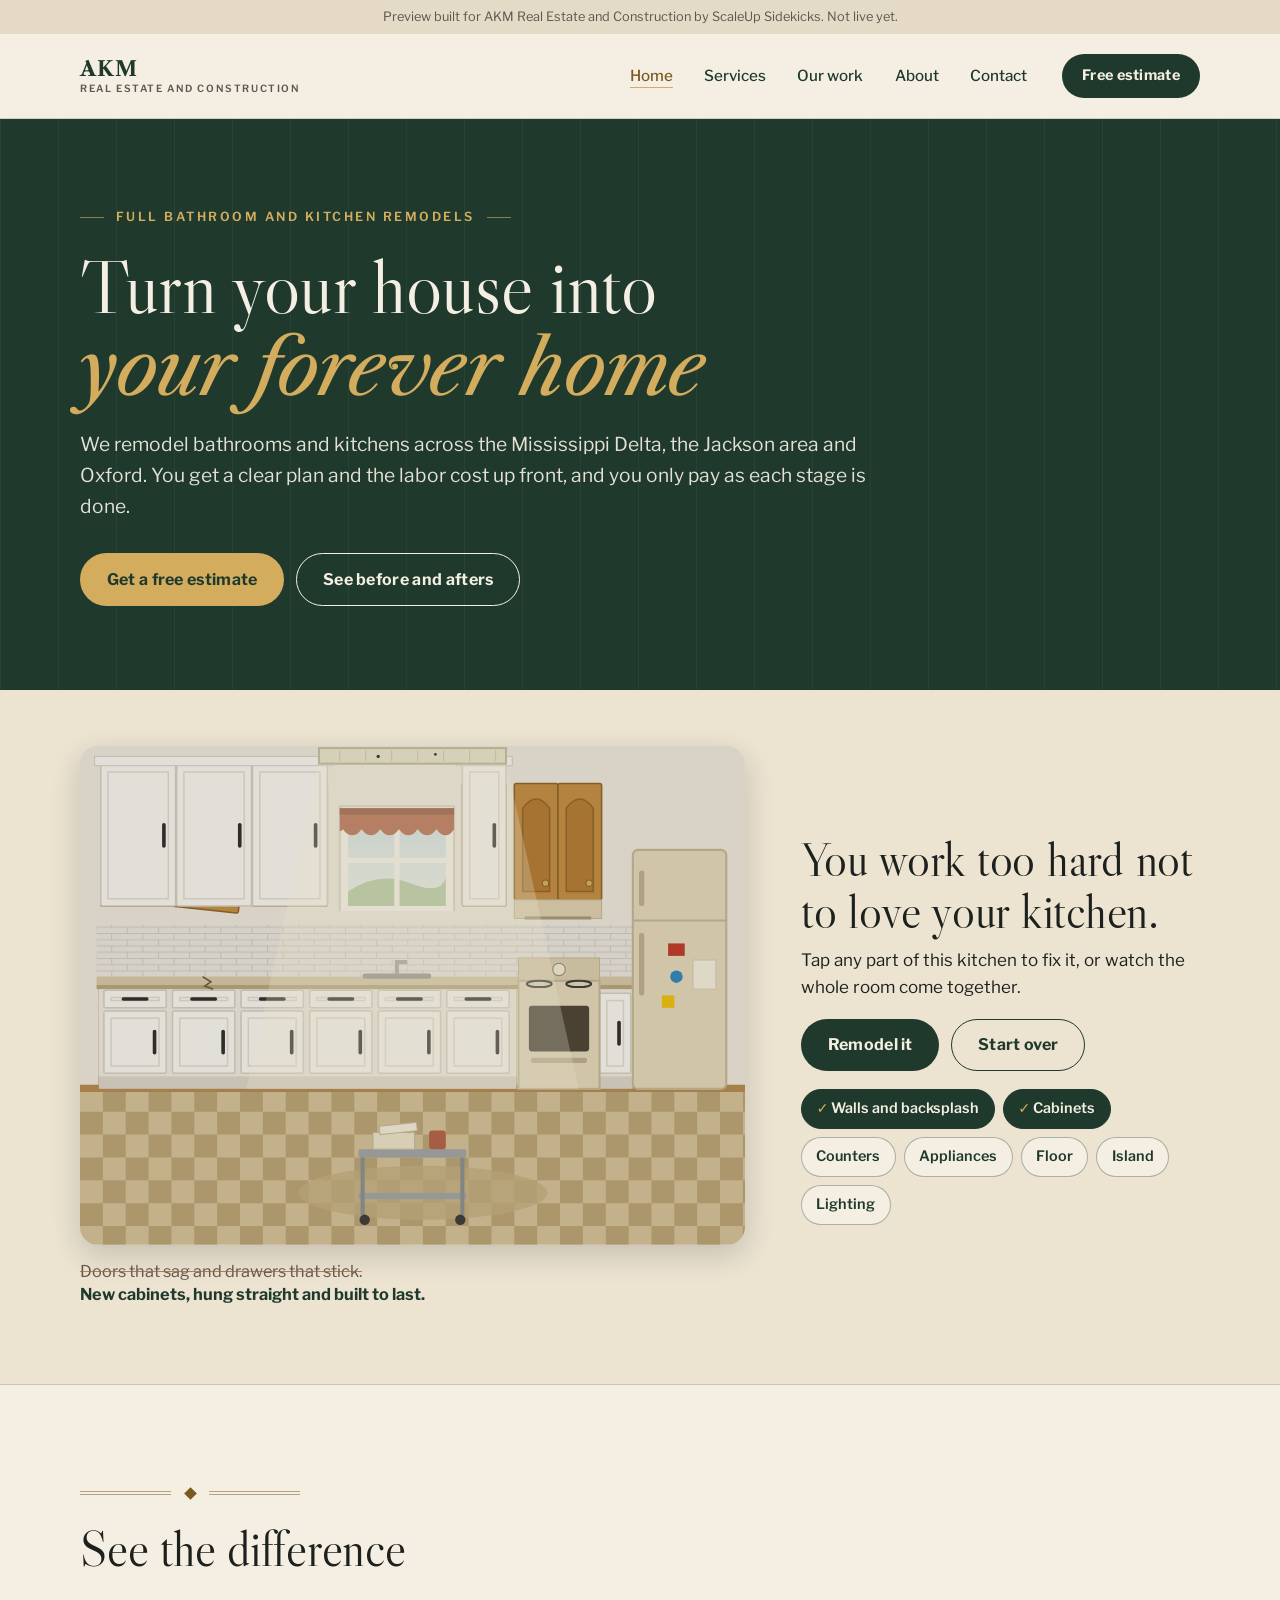
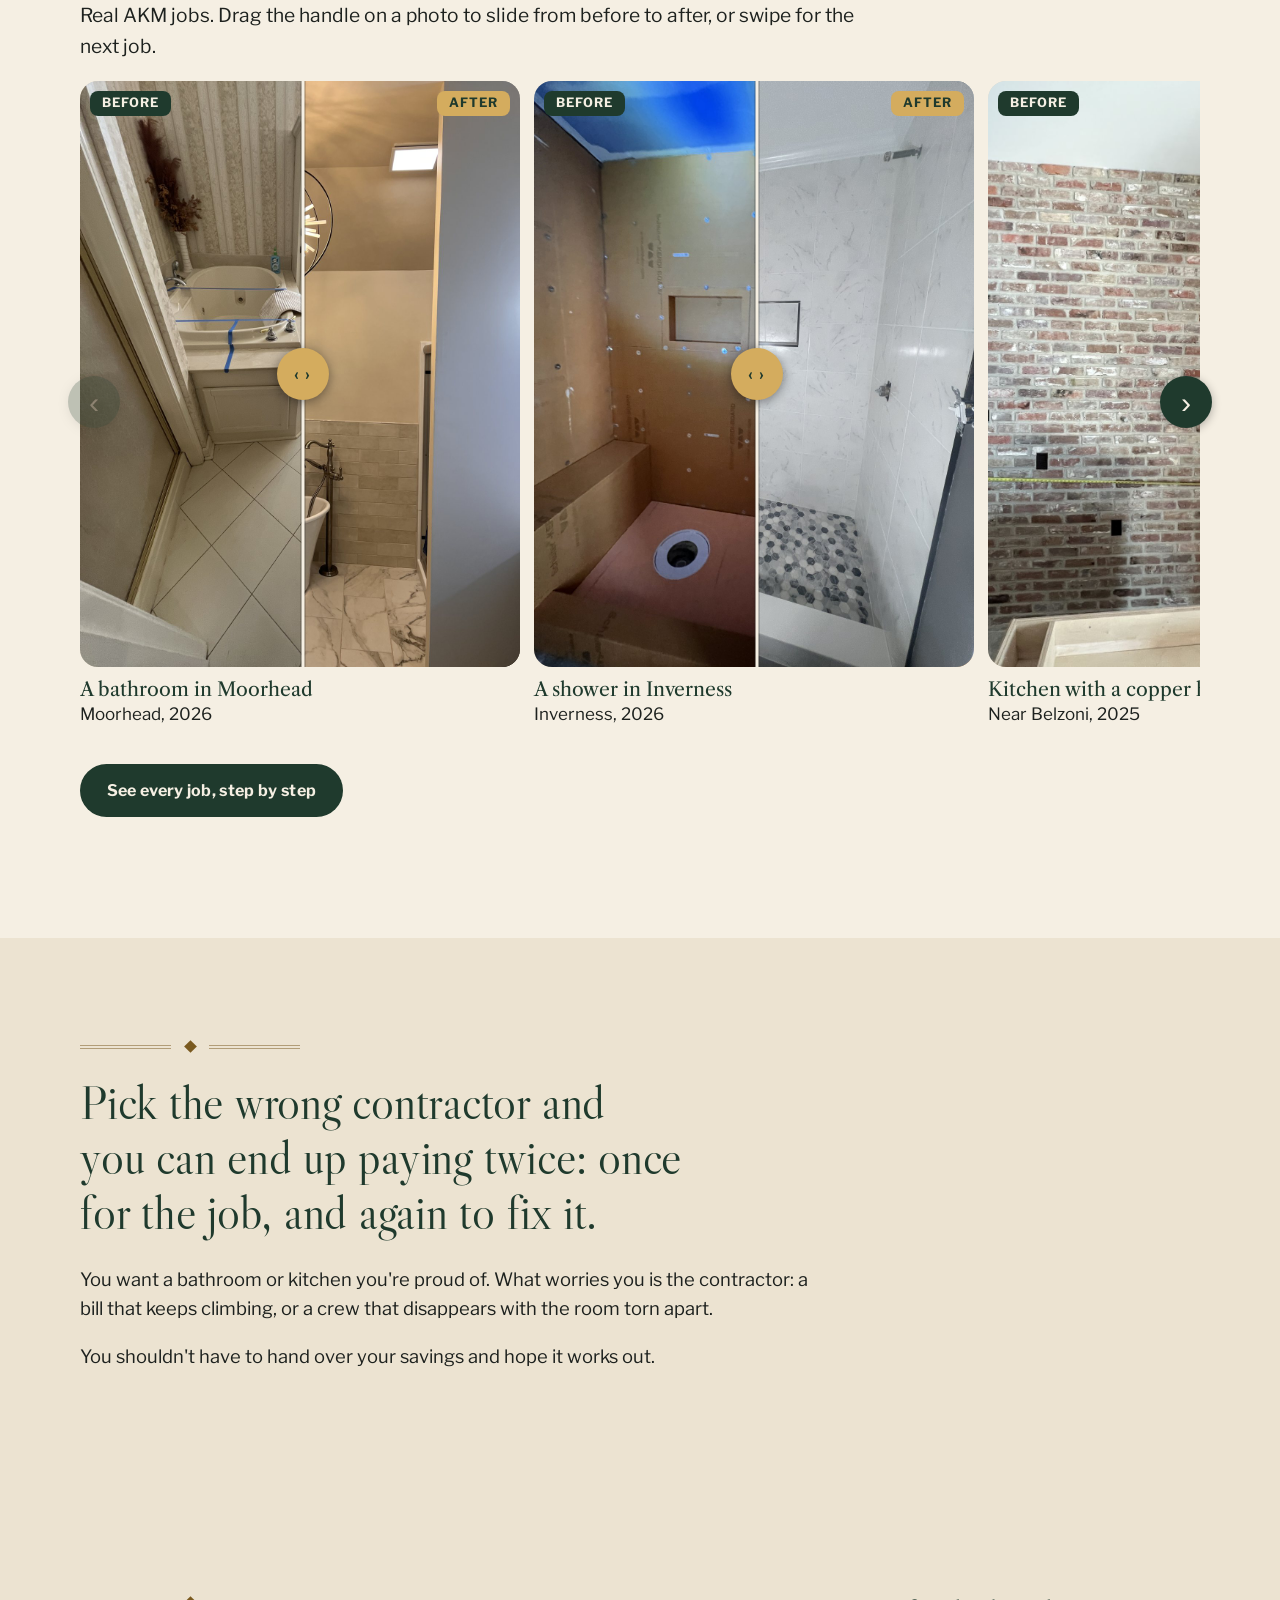
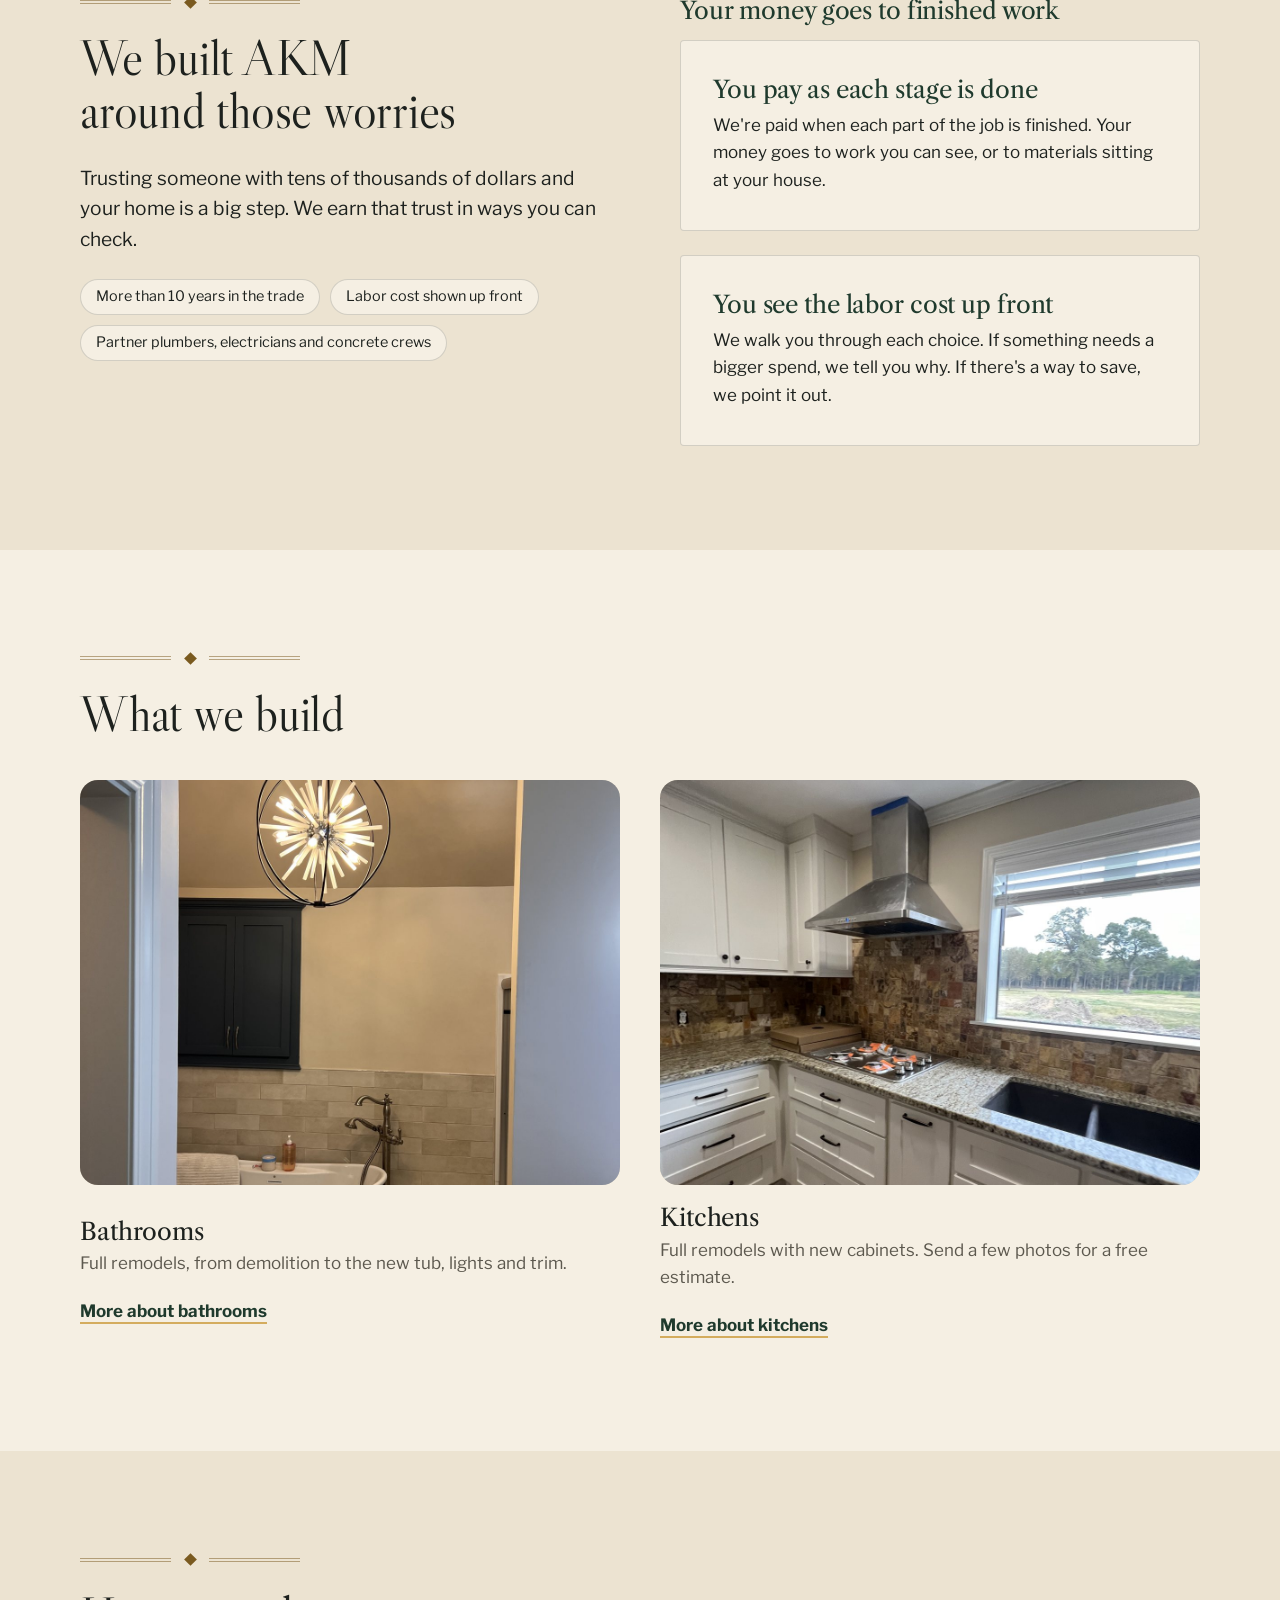
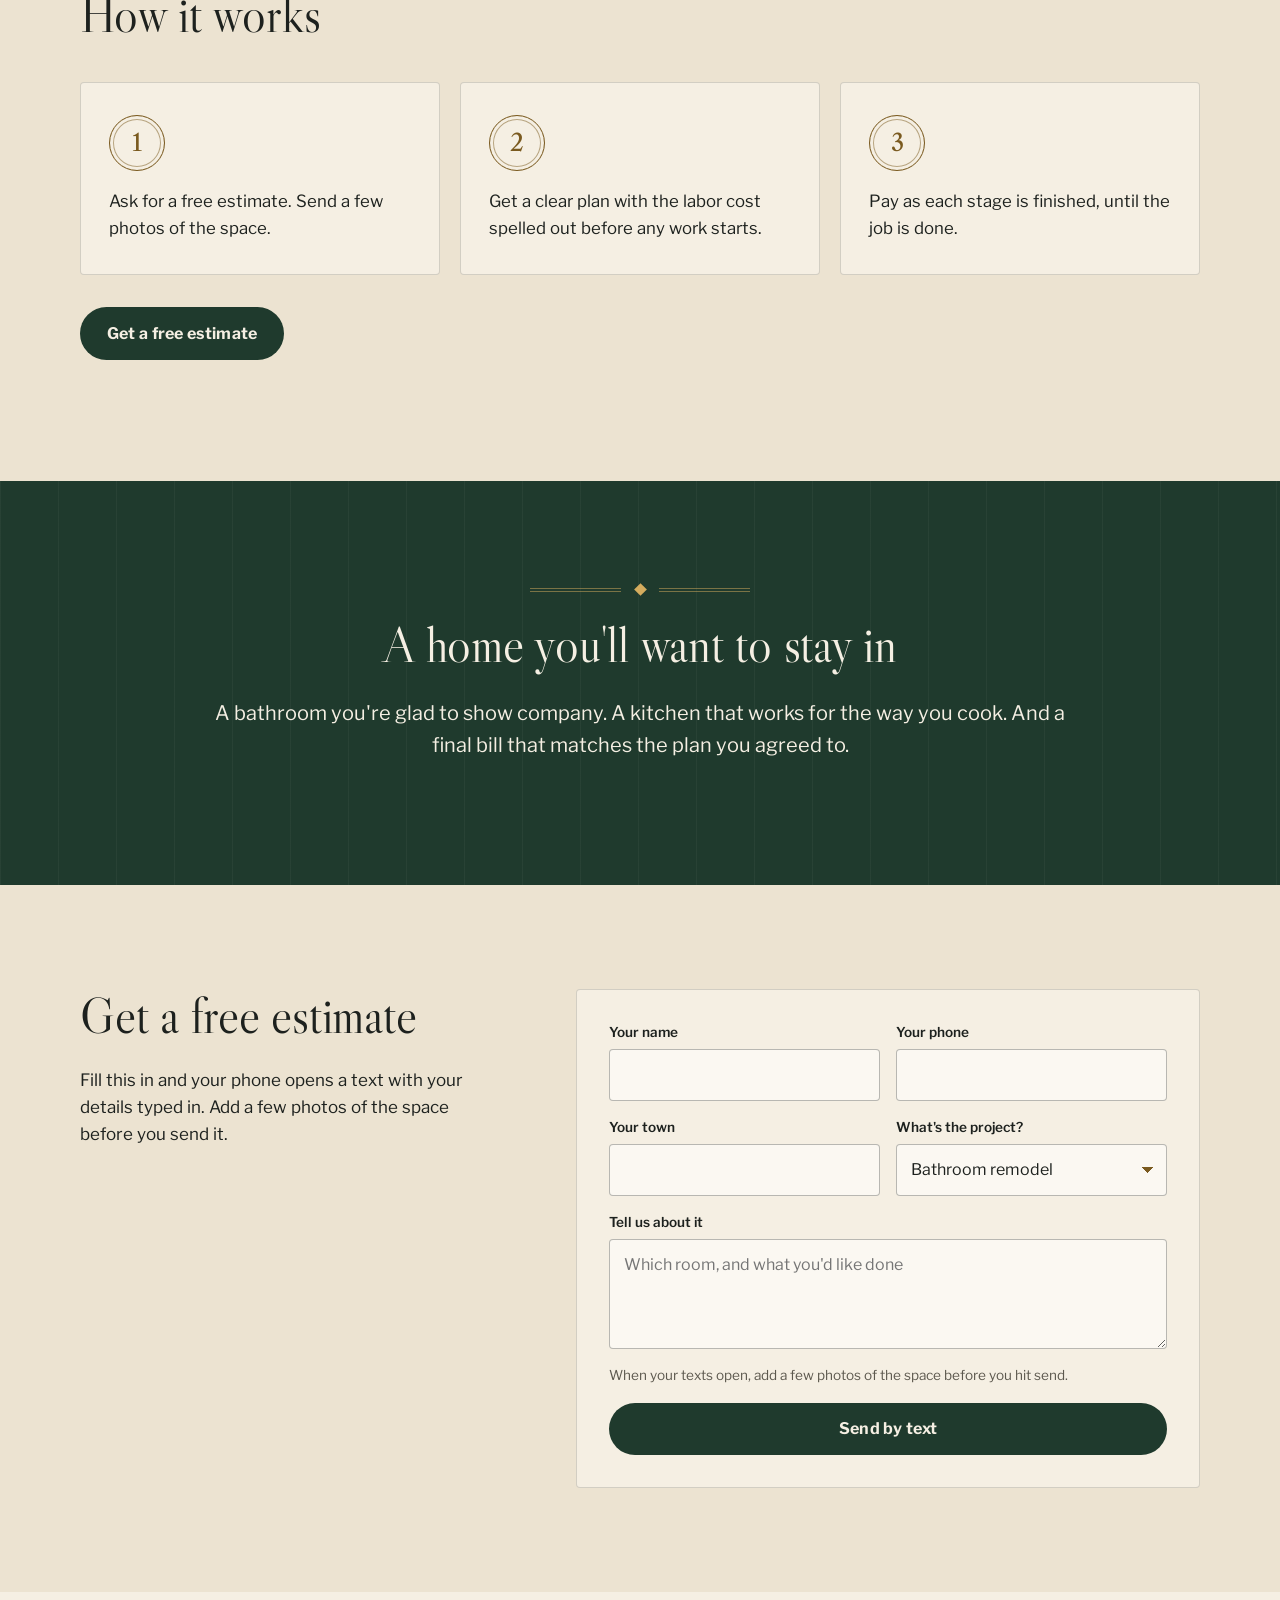
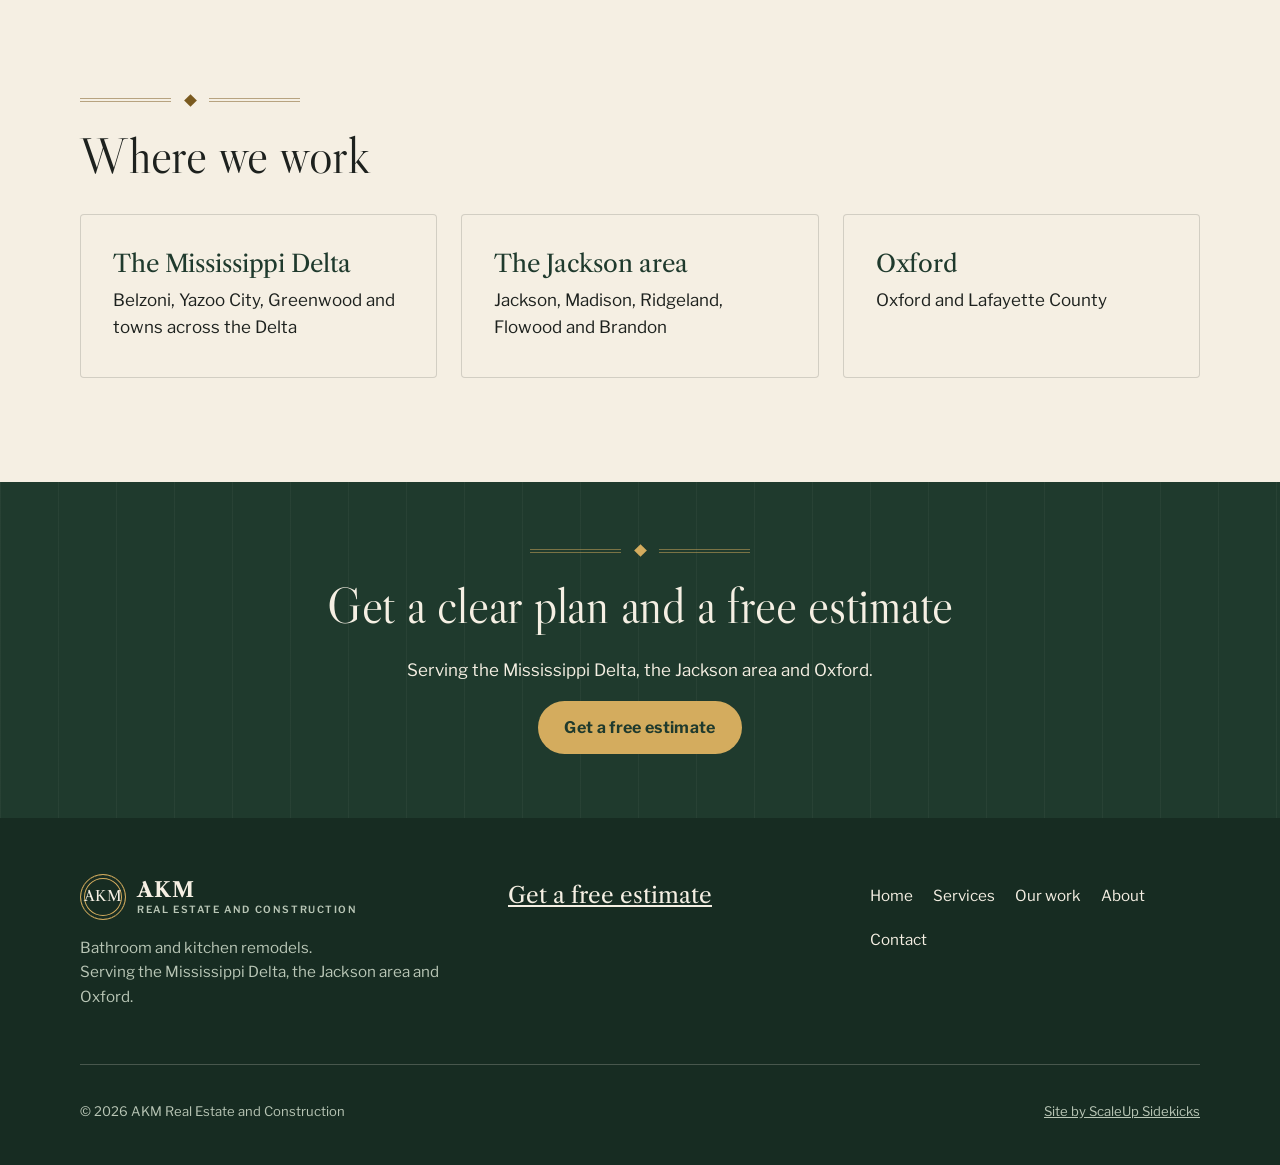
==== commit 8ae28a2f: "Replace the tile toy with a kitchen that remodels itself Right after the hero, the drawing comes fir" ====
--- a/previews/akm-construction-61pe/index.html
+++ b/previews/akm-construction-61pe/index.html
@@ -52,25 +52,112 @@
   </div>
 </section>
 
-<section class="play on-paper-2" aria-labelledby="play-h">
-  <div class="wrap play-grid">
-    <div class="play-copy">
-      <p class="eyebrow">Try it</p>
-      <h2 id="play-h">Tap a tile. Watch it change.</h2>
-      <p>Every AKM job goes from dated to done, one tile at a time. Retile this floor.</p>
+<section class="kit on-paper-2" aria-labelledby="kit-h">
+  <div class="wrap kit-grid">
+    <div class="kit-stage">
+      <div class="kit-frame"><svg class="kit-svg" viewBox="0 0 640 480" role="img" aria-labelledby="kit-t"><title id="kit-t">An outdated kitchen that turns into a new one, one part at a time</title><defs>
+  <pattern id="kWall" width="24" height="24" patternUnits="userSpaceOnUse"><rect width="24" height="24" fill="#e7d6a2"/><rect width="7" height="24" fill="#dcc58b"/><circle cx="15.5" cy="7" r="2.3" fill="#c98f6b"/><circle cx="15.5" cy="18" r="1.5" fill="#9fae7a"/></pattern>
+  <pattern id="kSub" width="30" height="12" patternUnits="userSpaceOnUse"><rect width="30" height="12" fill="#eceae4"/><path d="M0 .5H30M0 6.5H30M.5 0V6M15.5 6V12" stroke="#d3cec5"/></pattern>
+  <pattern id="kCheck" width="44" height="44" patternUnits="userSpaceOnUse"><rect width="44" height="44" fill="#d6c59c"/><rect width="22" height="22" fill="#bba678"/><rect x="22" y="22" width="22" height="22" fill="#bba678"/></pattern>
+  <pattern id="kWood" width="168" height="28" patternUnits="userSpaceOnUse"><rect width="168" height="28" fill="#a8763f"/><rect y="14" width="168" height="14" fill="#9b6a37"/><path d="M0 .5H168M0 14.5H168M62 0V14M134 14V28" stroke="#7d5428"/></pattern>
+  <pattern id="kStone" width="120" height="16" patternUnits="userSpaceOnUse"><rect width="120" height="16" fill="#f4f3ef"/><path d="M0 11 Q30 3 58 9 T120 6" stroke="#c9c8c4" fill="none"/><path d="M14 16 Q40 10 70 14" stroke="#dcdbd7" fill="none"/></pattern>
+  <linearGradient id="kSky" x1="0" y1="0" x2="0" y2="1"><stop offset="0" stop-color="#cfe2ea"/><stop offset="1" stop-color="#eef3ec"/></linearGradient>
+  <linearGradient id="kSteel" x1="0" y1="0" x2="1" y2="0"><stop offset="0" stop-color="#b8bdc2"/><stop offset=".5" stop-color="#e2e6e9"/><stop offset="1" stop-color="#b1b7bc"/></linearGradient>
+  <radialGradient id="kGlow"><stop offset="0" stop-color="#ffe6a6" stop-opacity=".8"/><stop offset="1" stop-color="#ffe6a6" stop-opacity="0"/></radialGradient>
+</defs><g class="part" data-part="walls">
+  <g class="v-old"><rect width="640" height="330" fill="url(#kWall)"/>
+    <ellipse cx="462" cy="196" rx="30" ry="13" fill="#a88f58" opacity=".45"/><ellipse cx="445" cy="206" rx="14" ry="7" fill="#a88f58" opacity=".35"/>
+    <path d="M604 0 H640 V44 Q622 30 612 12 Z" fill="#f4ecd2"/><path d="M604 0 Q612 14 618 30 L612 32 Q606 16 600 2 Z" fill="#cdb980"/>
+    <rect x="16" y="211" width="516" height="11" fill="#d8caa6"/></g>
+  <g class="v-new"><rect width="640" height="330" fill="#f1ece3"/>
+    <rect x="16" y="172" width="516" height="50" fill="url(#kSub)"/></g>
+</g><g class="part" data-part="floor">
+  <g class="v-old"><rect y="330" width="640" height="150" fill="url(#kCheck)"/><ellipse cx="330" cy="430" rx="120" ry="26" fill="#c7b285" opacity=".75"/><rect y="326" width="640" height="7" fill="#b68b52"/></g>
+  <g class="v-new"><rect y="330" width="640" height="150" fill="url(#kWood)"/><rect y="324" width="640" height="9" fill="#f6f2ea"/></g>
+</g><g class="window">
+  <rect x="250" y="58" width="110" height="104" fill="#fbf8f1" stroke="#d9d2c4" stroke-width="2"/>
+  <rect x="258" y="66" width="94" height="88" fill="url(#kSky)"/>
+  <path d="M258 140 Q288 120 318 132 T352 126 V154 H258 Z" fill="#b6cda4"/>
+  <path d="M305 66 V154 M258 110 H352" stroke="#fbf8f1" stroke-width="5"/>
+  <rect x="243" y="159" width="124" height="7" fill="#f2ede3"/>
+</g><g class="part" data-part="walls">
+  <g class="v-old"><path d="M250 60 H360 V80 Q352 92 343 80 Q334 92 325 80 Q316 92 307 80 Q298 92 289 80 Q280 92 271 80 Q262 92 253 80 Q250 84 250 80 Z" fill="#b0603f"/>
+    <path d="M250 60 H360 V66 H250 Z" fill="#8f4a31"/></g>
+  <g class="v-new"></g>
+</g><g class="part" data-part="cabinets"><g class="v-old"><g><rect x="20" y="36" width="72" height="118" rx="2" fill="#c68f45" stroke="#8f6328" stroke-width="1.5"/><path d="M28 146 V60 Q56.0 42 84 60 V146 Z" fill="#b57d36" stroke="#94652a" stroke-width="1.5"/><circle cx="80" cy="138" r="3" fill="#d9b25c" stroke="#8f6328"/></g><g><rect x="166" y="36" width="72" height="118" rx="2" fill="#c68f45" stroke="#8f6328" stroke-width="1.5"/><path d="M174 146 V60 Q202.0 42 230 60 V146 Z" fill="#b57d36" stroke="#94652a" stroke-width="1.5"/><circle cx="226" cy="138" r="3" fill="#d9b25c" stroke="#8f6328"/></g><rect x="93" y="36" width="72" height="118" fill="#3d2b16"/><g transform="rotate(6 93 36)"><rect x="93" y="36" width="72" height="118" rx="2" fill="#c68f45" stroke="#8f6328" stroke-width="1.5"/><path d="M101 146 V60 Q129.0 42 157 60 V146 Z" fill="#b57d36" stroke="#94652a" stroke-width="1.5"/><circle cx="153" cy="138" r="3" fill="#d9b25c" stroke="#8f6328"/></g><g><rect x="368" y="36" width="42" height="118" rx="2" fill="#c68f45" stroke="#8f6328" stroke-width="1.5"/><path d="M376 146 V60 Q389.0 42 402 60 V146 Z" fill="#b57d36" stroke="#94652a" stroke-width="1.5"/><circle cx="398" cy="138" r="3" fill="#d9b25c" stroke="#8f6328"/></g><g><rect x="418" y="36" width="42" height="112" rx="2" fill="#c68f45" stroke="#8f6328" stroke-width="1.5"/><path d="M426 140 V60 Q439.0 42 452 60 V140 Z" fill="#b57d36" stroke="#94652a" stroke-width="1.5"/><circle cx="448" cy="132" r="3" fill="#d9b25c" stroke="#8f6328"/></g><g><rect x="460" y="36" width="42" height="112" rx="2" fill="#c68f45" stroke="#8f6328" stroke-width="1.5"/><path d="M468 140 V60 Q481.0 42 494 60 V140 Z" fill="#b57d36" stroke="#94652a" stroke-width="1.5"/><circle cx="490" cy="132" r="3" fill="#d9b25c" stroke="#8f6328"/></g><rect x="18" y="232" width="402" height="88" fill="#a8742f"/><rect x="498" y="232" width="34" height="88" fill="#a8742f"/><rect x="23" y="235" width="60" height="16" rx="2" fill="#c68f45" stroke="#8f6328" stroke-width="1.5"/><g><rect x="23" y="255" width="60" height="60" rx="2" fill="#c68f45" stroke="#8f6328" stroke-width="1.5"/><path d="M31 307 V279 Q53.0 261 75 279 V307 Z" fill="#b57d36" stroke="#94652a" stroke-width="1.5"/><circle cx="71" cy="299" r="3" fill="#d9b25c" stroke="#8f6328"/></g><rect x="89" y="235" width="60" height="16" rx="2" fill="#c68f45" stroke="#8f6328" stroke-width="1.5"/><g><rect x="89" y="255" width="60" height="60" rx="2" fill="#c68f45" stroke="#8f6328" stroke-width="1.5"/><path d="M97 307 V279 Q119.0 261 141 279 V307 Z" fill="#b57d36" stroke="#94652a" stroke-width="1.5"/><circle cx="137" cy="299" r="3" fill="#d9b25c" stroke="#8f6328"/></g><rect x="153" y="239" width="60" height="16" rx="2" fill="#c68f45" stroke="#8f6328" stroke-width="1.5"/><g><rect x="155" y="255" width="60" height="60" rx="2" fill="#c68f45" stroke="#8f6328" stroke-width="1.5"/><path d="M163 307 V279 Q185.0 261 207 279 V307 Z" fill="#b57d36" stroke="#94652a" stroke-width="1.5"/><circle cx="203" cy="299" r="3" fill="#d9b25c" stroke="#8f6328"/></g><rect x="221" y="235" width="60" height="16" rx="2" fill="#c68f45" stroke="#8f6328" stroke-width="1.5"/><g><rect x="221" y="255" width="60" height="60" rx="2" fill="#c68f45" stroke="#8f6328" stroke-width="1.5"/><path d="M229 307 V279 Q251.0 261 273 279 V307 Z" fill="#b57d36" stroke="#94652a" stroke-width="1.5"/><circle cx="269" cy="299" r="3" fill="#d9b25c" stroke="#8f6328"/></g><rect x="287" y="235" width="60" height="16" rx="2" fill="#c68f45" stroke="#8f6328" stroke-width="1.5"/><g><rect x="287" y="255" width="60" height="60" rx="2" fill="#c68f45" stroke="#8f6328" stroke-width="1.5"/><path d="M295 307 V279 Q317.0 261 339 279 V307 Z" fill="#b57d36" stroke="#94652a" stroke-width="1.5"/><circle cx="335" cy="299" r="3" fill="#d9b25c" stroke="#8f6328"/></g><rect x="353" y="235" width="60" height="16" rx="2" fill="#c68f45" stroke="#8f6328" stroke-width="1.5"/><g><rect x="353" y="255" width="60" height="60" rx="2" fill="#c68f45" stroke="#8f6328" stroke-width="1.5"/><path d="M361 307 V279 Q383.0 261 405 279 V307 Z" fill="#b57d36" stroke="#94652a" stroke-width="1.5"/><circle cx="401" cy="299" r="3" fill="#d9b25c" stroke="#8f6328"/></g><g><rect x="500" y="238" width="30" height="77" rx="2" fill="#c68f45" stroke="#8f6328" stroke-width="1.5"/><path d="M508 307 V262 Q515.0 244 522 262 V307 Z" fill="#b57d36" stroke="#94652a" stroke-width="1.5"/><circle cx="518" cy="299" r="3" fill="#d9b25c" stroke="#8f6328"/></g><rect x="18" y="318" width="402" height="12" fill="#5b4426"/><rect x="498" y="318" width="34" height="12" fill="#5b4426"/></g><g class="v-new"><rect x="20" y="18" width="72" height="136" rx="1.5" fill="#fbfaf7" stroke="#d6d1c7" stroke-width="1.5"/><rect x="27" y="25" width="58" height="122" fill="none" stroke="#e3ded4" stroke-width="1.5"/><rect x="79" y="74.0" width="3.5" height="24" rx="1.7" fill="#2b2b2b"/><rect x="93" y="18" width="72" height="136" rx="1.5" fill="#fbfaf7" stroke="#d6d1c7" stroke-width="1.5"/><rect x="100" y="25" width="58" height="122" fill="none" stroke="#e3ded4" stroke-width="1.5"/><rect x="152" y="74.0" width="3.5" height="24" rx="1.7" fill="#2b2b2b"/><rect x="166" y="18" width="72" height="136" rx="1.5" fill="#fbfaf7" stroke="#d6d1c7" stroke-width="1.5"/><rect x="173" y="25" width="58" height="122" fill="none" stroke="#e3ded4" stroke-width="1.5"/><rect x="225" y="74.0" width="3.5" height="24" rx="1.7" fill="#2b2b2b"/><rect x="368" y="18" width="42" height="136" rx="1.5" fill="#fbfaf7" stroke="#d6d1c7" stroke-width="1.5"/><rect x="375" y="25" width="28" height="122" fill="none" stroke="#e3ded4" stroke-width="1.5"/><rect x="397" y="74.0" width="3.5" height="24" rx="1.7" fill="#2b2b2b"/><rect x="14" y="10" width="230" height="9" fill="#fbfaf7" stroke="#d6d1c7"/><rect x="362" y="10" width="54" height="9" fill="#fbfaf7" stroke="#d6d1c7"/><rect x="18" y="232" width="402" height="88" fill="#f1ede5"/><rect x="498" y="232" width="34" height="88" fill="#f1ede5"/><rect x="23" y="235" width="60" height="17" rx="1.5" fill="#fbfaf7" stroke="#d6d1c7" stroke-width="1.5"/><rect x="30" y="242" width="46" height="3" fill="none" stroke="#e3ded4" stroke-width="1.5"/><rect x="40.0" y="241.7" width="26" height="3.5" rx="1.7" fill="#2b2b2b"/><rect x="23" y="255" width="60" height="60" rx="1.5" fill="#fbfaf7" stroke="#d6d1c7" stroke-width="1.5"/><rect x="30" y="262" width="46" height="46" fill="none" stroke="#e3ded4" stroke-width="1.5"/><rect x="70" y="273.0" width="3.5" height="24" rx="1.7" fill="#2b2b2b"/><rect x="89" y="235" width="60" height="17" rx="1.5" fill="#fbfaf7" stroke="#d6d1c7" stroke-width="1.5"/><rect x="96" y="242" width="46" height="3" fill="none" stroke="#e3ded4" stroke-width="1.5"/><rect x="106.0" y="241.7" width="26" height="3.5" rx="1.7" fill="#2b2b2b"/><rect x="89" y="255" width="60" height="60" rx="1.5" fill="#fbfaf7" stroke="#d6d1c7" stroke-width="1.5"/><rect x="96" y="262" width="46" height="46" fill="none" stroke="#e3ded4" stroke-width="1.5"/><rect x="136" y="273.0" width="3.5" height="24" rx="1.7" fill="#2b2b2b"/><rect x="155" y="235" width="60" height="17" rx="1.5" fill="#fbfaf7" stroke="#d6d1c7" stroke-width="1.5"/><rect x="162" y="242" width="46" height="3" fill="none" stroke="#e3ded4" stroke-width="1.5"/><rect x="172.0" y="241.7" width="26" height="3.5" rx="1.7" fill="#2b2b2b"/><rect x="155" y="255" width="60" height="60" rx="1.5" fill="#fbfaf7" stroke="#d6d1c7" stroke-width="1.5"/><rect x="162" y="262" width="46" height="46" fill="none" stroke="#e3ded4" stroke-width="1.5"/><rect x="202" y="273.0" width="3.5" height="24" rx="1.7" fill="#2b2b2b"/><rect x="221" y="235" width="60" height="17" rx="1.5" fill="#fbfaf7" stroke="#d6d1c7" stroke-width="1.5"/><rect x="228" y="242" width="46" height="3" fill="none" stroke="#e3ded4" stroke-width="1.5"/><rect x="238.0" y="241.7" width="26" height="3.5" rx="1.7" fill="#2b2b2b"/><rect x="221" y="255" width="60" height="60" rx="1.5" fill="#fbfaf7" stroke="#d6d1c7" stroke-width="1.5"/><rect x="228" y="262" width="46" height="46" fill="none" stroke="#e3ded4" stroke-width="1.5"/><rect x="268" y="273.0" width="3.5" height="24" rx="1.7" fill="#2b2b2b"/><rect x="287" y="235" width="60" height="17" rx="1.5" fill="#fbfaf7" stroke="#d6d1c7" stroke-width="1.5"/><rect x="294" y="242" width="46" height="3" fill="none" stroke="#e3ded4" stroke-width="1.5"/><rect x="304.0" y="241.7" width="26" height="3.5" rx="1.7" fill="#2b2b2b"/><rect x="287" y="255" width="60" height="60" rx="1.5" fill="#fbfaf7" stroke="#d6d1c7" stroke-width="1.5"/><rect x="294" y="262" width="46" height="46" fill="none" stroke="#e3ded4" stroke-width="1.5"/><rect x="334" y="273.0" width="3.5" height="24" rx="1.7" fill="#2b2b2b"/><rect x="353" y="235" width="60" height="17" rx="1.5" fill="#fbfaf7" stroke="#d6d1c7" stroke-width="1.5"/><rect x="360" y="242" width="46" height="3" fill="none" stroke="#e3ded4" stroke-width="1.5"/><rect x="370.0" y="241.7" width="26" height="3.5" rx="1.7" fill="#2b2b2b"/><rect x="353" y="255" width="60" height="60" rx="1.5" fill="#fbfaf7" stroke="#d6d1c7" stroke-width="1.5"/><rect x="360" y="262" width="46" height="46" fill="none" stroke="#e3ded4" stroke-width="1.5"/><rect x="400" y="273.0" width="3.5" height="24" rx="1.7" fill="#2b2b2b"/><rect x="500" y="238" width="30" height="77" rx="1.5" fill="#fbfaf7" stroke="#d6d1c7" stroke-width="1.5"/><rect x="507" y="245" width="16" height="63" fill="none" stroke="#e3ded4" stroke-width="1.5"/><rect x="517" y="264.5" width="3.5" height="24" rx="1.7" fill="#2b2b2b"/><rect x="18" y="318" width="402" height="12" fill="#ddd8ce"/><rect x="498" y="318" width="34" height="12" fill="#ddd8ce"/></g></g><g class="part" data-part="counters">
+  <g class="v-old"><rect x="16" y="222" width="408" height="10" fill="#d9cbaa"/><rect x="16" y="230" width="408" height="4" fill="#b7a77f"/>
+    <rect x="496" y="222" width="38" height="10" fill="#d9cbaa"/><rect x="496" y="230" width="38" height="4" fill="#b7a77f"/>
+    <path d="M118 222 L126 227 L120 231 L128 234" stroke="#6f5f3e" stroke-width="1.6" fill="none"/>
+    <rect x="272" y="219" width="66" height="5" rx="2" fill="#9a9b94"/><path d="M305 220 V208 H315" stroke="#a7a9a3" stroke-width="4" fill="none"/></g>
+  <g class="v-new"><rect x="14" y="219" width="412" height="15" fill="url(#kStone)" stroke="#d9d7d1"/>
+    <rect x="494" y="219" width="42" height="15" fill="url(#kStone)" stroke="#d9d7d1"/>
+    <path d="M276 219 H334" stroke="#9fa3a6" stroke-width="2"/>
+    <path d="M305 219 V194 Q305 184 316 184 Q327 184 327 194 V199" stroke="#1f1f1f" stroke-width="3.2" fill="none" stroke-linecap="round"/></g>
+</g><g class="part" data-part="appliances">
+  <g class="v-old">
+    <rect x="532" y="100" width="90" height="230" rx="5" fill="#e6dbc0" stroke="#c6b998" stroke-width="2"/><path d="M532 168 H622" stroke="#c6b998" stroke-width="2"/>
+    <rect x="538" y="120" width="5" height="34" rx="2" fill="#bfb293"/><rect x="538" y="180" width="5" height="60" rx="2" fill="#bfb293"/>
+    <rect x="566" y="190" width="16" height="12" fill="#c0392b"/><rect x="590" y="206" width="22" height="28" fill="#f7f3e3" stroke="#d8cfb4"/><circle cx="574" cy="222" r="6" fill="#2e86c1"/><rect x="560" y="240" width="12" height="12" fill="#f1c40f"/>
+    <rect x="422" y="204" width="78" height="22" fill="#ddd1b3" stroke="#c6b998"/><circle cx="461" cy="215" r="6" fill="#f4eedc" stroke="#9c8f72"/>
+    <rect x="422" y="226" width="78" height="104" fill="#e6dbc0" stroke="#c6b998" stroke-width="2"/>
+    <ellipse cx="442" cy="229" rx="12" ry="3" fill="none" stroke="#3a3a3a" stroke-width="2"/><ellipse cx="480" cy="229" rx="12" ry="3" fill="none" stroke="#3a3a3a" stroke-width="2"/>
+    <rect x="432" y="250" width="58" height="44" rx="3" fill="#4a4237"/><rect x="434" y="300" width="54" height="5" rx="2" fill="#bfb293"/>
+    <rect x="418" y="148" width="84" height="18" fill="#e1d4b4" stroke="#c6b998"/><rect x="428" y="164" width="64" height="3" fill="#a99c7e"/></g>
+  <g class="v-new">
+    <g class="hood-new"><rect x="446" y="12" width="30" height="122" fill="url(#kSteel)" stroke="#a3a9ae"/>
+    <path d="M414 176 L508 176 L488 132 L434 132 Z" fill="url(#kSteel)" stroke="#a3a9ae"/></g>
+    <rect x="530" y="64" width="94" height="266" rx="4" fill="url(#kSteel)" stroke="#9aa1a7" stroke-width="2"/>
+    <path d="M577 64 V246 M530 248 H624" stroke="#8e959b" stroke-width="2"/>
+    <rect x="567" y="96" width="4" height="96" rx="2" fill="#5a6066"/><rect x="583" y="96" width="4" height="96" rx="2" fill="#5a6066"/><rect x="560" y="262" width="34" height="4" rx="2" fill="#5a6066"/>
+    <rect x="420" y="222" width="82" height="108" rx="2" fill="url(#kSteel)" stroke="#9aa1a7" stroke-width="2"/>
+    <rect x="420" y="222" width="82" height="9" fill="#232527"/>
+    <circle cx="434" cy="242" r="4" fill="#3d4246"/><circle cx="452" cy="242" r="4" fill="#3d4246"/><circle cx="470" cy="242" r="4" fill="#3d4246"/><circle cx="488" cy="242" r="4" fill="#3d4246"/>
+    <rect x="430" y="256" width="62" height="46" rx="3" fill="#2a2e32"/><rect x="430" y="308" width="62" height="5" rx="2" fill="#5a6066"/></g>
+</g><g class="part" data-part="island">
+  <g class="v-old">
+    <rect x="268" y="388" width="104" height="8" rx="2" fill="#a2a8ab"/><rect x="268" y="430" width="104" height="6" rx="2" fill="#a2a8ab"/>
+    <path d="M272 396 V452 M368 396 V452" stroke="#8b9194" stroke-width="4"/>
+    <circle cx="274" cy="456" r="5" fill="#3a3a3a"/><circle cx="366" cy="456" r="5" fill="#3a3a3a"/>
+    <rect x="282" y="372" width="40" height="16" fill="#efe6cf" stroke="#c9bd9e"/><rect x="288" y="366" width="36" height="8" fill="#f6f1e2" stroke="#c9bd9e" transform="rotate(-6 288 366)"/>
+    <rect x="336" y="370" width="16" height="18" rx="3" fill="#b5634b"/></g>
+  <g class="v-new">
+    <rect x="120" y="360" width="400" height="15" fill="url(#kStone)" stroke="#d9d7d1"/>
+    <rect x="132" y="375" width="376" height="95" fill="#24384a"/>
+    <rect x="146" y="388" width="106" height="70" fill="none" stroke="#3a5268" stroke-width="2"/><rect x="267" y="388" width="106" height="70" fill="none" stroke="#3a5268" stroke-width="2"/><rect x="388" y="388" width="106" height="70" fill="none" stroke="#3a5268" stroke-width="2"/>
+    <rect x="132" y="466" width="376" height="6" fill="#1b2a38"/></g>
+</g><g class="part" data-part="lighting">
+  <g class="v-old">
+    <path class="flicker" d="M230 16 L410 16 L480 330 L160 330 Z" fill="#fffbe0" opacity=".28"/>
+    <rect x="230" y="2" width="180" height="15" fill="#ece9d2" stroke="#c9c3a3" stroke-width="2"/>
+    <path d="M250 4 V15 M275 4 V15 M300 4 V15 M325 4 V15 M350 4 V15 M375 4 V15 M400 4 V15" stroke="#d6d0b4"/>
+    <circle cx="287" cy="10" r="1.6" fill="#3a3a2a"/><circle cx="342" cy="8" r="1.3" fill="#3a3a2a"/></g>
+  <g class="v-new">
+    <ellipse cx="250" cy="352" rx="100" ry="66" fill="url(#kGlow)"/><ellipse cx="390" cy="352" rx="100" ry="66" fill="url(#kGlow)"/>
+    <path d="M250 0 V300 M390 0 V300" stroke="#2b2b2b" stroke-width="1.6"/>
+    <path d="M226 322 Q228 298 250 298 Q272 298 274 322 Z" fill="#b08a44"/><path d="M366 322 Q368 298 390 298 Q412 298 414 322 Z" fill="#b08a44"/>
+    <ellipse cx="250" cy="323" rx="17" ry="4" fill="#ffefc2"/><ellipse cx="390" cy="323" rx="17" ry="4" fill="#ffefc2"/></g>
+</g><rect class="grime" width="640" height="480" fill="#4a3a1e" pointer-events="none"/></svg></div>
+      <p class="kit-caption" aria-live="polite"><span class="kit-hint">Tap a part of the kitchen to fix it.</span></p>
+    </div>
+    <div class="kit-copy">
+      <h2 id="kit-h">You work too hard not to love your kitchen.</h2>
+      <p>Tap any part of this kitchen to fix it, or watch the whole room come together.</p>
       <div class="btn-row">
-        <button class="btn btn-green" type="button" data-play="all">Set them all</button>
-        <button class="btn btn-line play-reset" type="button" data-play="reset">Start over</button>
-      </div>
-      <p class="play-count" aria-live="polite" data-template="{n} of {total} tiles set" data-total="32">0 of 32 tiles set</p>
-    </div>
-    <div class="play-board">
-      <div class="hex-floor">
-        <div class="hex-row"><button class="hex vein" type="button" style="--o:#d8c6a5;--n:#f4f2ee" aria-pressed="false" aria-label="Tile 1"><span class="hex-old"></span><span class="hex-new"></span></button><button class="hex" type="button" style="--o:#e2d2b4;--n:#eceae5" aria-pressed="false" aria-label="Tile 2"><span class="hex-old"></span><span class="hex-new"></span></button><button class="hex" type="button" style="--o:#c9b08c;--n:#5e6264" aria-pressed="false" aria-label="Tile 3"><span class="hex-old"></span><span class="hex-new"></span></button><button class="hex" type="button" style="--o:#cdb894;--n:#5e6264" aria-pressed="false" aria-label="Tile 4"><span class="hex-old"></span><span class="hex-new"></span></button><button class="hex" type="button" style="--o:#d4bfa0;--n:#9b9d9c" aria-pressed="false" aria-label="Tile 5"><span class="hex-old"></span><span class="hex-new"></span></button><button class="hex" type="button" style="--o:#d8c6a5;--n:#c9cac7" aria-pressed="false" aria-label="Tile 6"><span class="hex-old"></span><span class="hex-new"></span></button><button class="hex" type="button" style="--o:#e2d2b4;--n:#c9cac7" aria-pressed="false" aria-label="Tile 7"><span class="hex-old"></span><span class="hex-new"></span></button><button class="hex vein" type="button" style="--o:#c9b08c;--n:#e4e3df" aria-pressed="false" aria-label="Tile 8"><span class="hex-old"></span><span class="hex-new"></span></button></div><div class="hex-row odd"><button class="hex" type="button" style="--o:#e2d2b4;--n:#9b9d9c" aria-pressed="false" aria-label="Tile 9"><span class="hex-old"></span><span class="hex-new"></span></button><button class="hex" type="button" style="--o:#c9b08c;--n:#9b9d9c" aria-pressed="false" aria-label="Tile 10"><span class="hex-old"></span><span class="hex-new"></span></button><button class="hex" type="button" style="--o:#cdb894;--n:#c9cac7" aria-pressed="false" aria-label="Tile 11"><span class="hex-old"></span><span class="hex-new"></span></button><button class="hex" type="button" style="--o:#d4bfa0;--n:#e4e3df" aria-pressed="false" aria-label="Tile 12"><span class="hex-old"></span><span class="hex-new"></span></button><button class="hex" type="button" style="--o:#d8c6a5;--n:#e4e3df" aria-pressed="false" aria-label="Tile 13"><span class="hex-old"></span><span class="hex-new"></span></button><button class="hex" type="button" style="--o:#e2d2b4;--n:#f4f2ee" aria-pressed="false" aria-label="Tile 14"><span class="hex-old"></span><span class="hex-new"></span></button><button class="hex vein" type="button" style="--o:#c9b08c;--n:#eceae5" aria-pressed="false" aria-label="Tile 15"><span class="hex-old"></span><span class="hex-new"></span></button><button class="hex" type="button" style="--o:#cdb894;--n:#eceae5" aria-pressed="false" aria-label="Tile 16"><span class="hex-old"></span><span class="hex-new"></span></button></div><div class="hex-row"><button class="hex" type="button" style="--o:#c9b08c;--n:#e4e3df" aria-pressed="false" aria-label="Tile 17"><span class="hex-old"></span><span class="hex-new"></span></button><button class="hex" type="button" style="--o:#cdb894;--n:#f4f2ee" aria-pressed="false" aria-label="Tile 18"><span class="hex-old"></span><span class="hex-new"></span></button><button class="hex" type="button" style="--o:#d4bfa0;--n:#f4f2ee" aria-pressed="false" aria-label="Tile 19"><span class="hex-old"></span><span class="hex-new"></span></button><button class="hex" type="button" style="--o:#d8c6a5;--n:#eceae5" aria-pressed="false" aria-label="Tile 20"><span class="hex-old"></span><span class="hex-new"></span></button><button class="hex" type="button" style="--o:#e2d2b4;--n:#5e6264" aria-pressed="false" aria-label="Tile 21"><span class="hex-old"></span><span class="hex-new"></span></button><button class="hex vein" type="button" style="--o:#c9b08c;--n:#5e6264" aria-pressed="false" aria-label="Tile 22"><span class="hex-old"></span><span class="hex-new"></span></button><button class="hex" type="button" style="--o:#cdb894;--n:#9b9d9c" aria-pressed="false" aria-label="Tile 23"><span class="hex-old"></span><span class="hex-new"></span></button><button class="hex" type="button" style="--o:#d4bfa0;--n:#c9cac7" aria-pressed="false" aria-label="Tile 24"><span class="hex-old"></span><span class="hex-new"></span></button></div><div class="hex-row odd"><button class="hex" type="button" style="--o:#cdb894;--n:#eceae5" aria-pressed="false" aria-label="Tile 25"><span class="hex-old"></span><span class="hex-new"></span></button><button class="hex" type="button" style="--o:#d4bfa0;--n:#5e6264" aria-pressed="false" aria-label="Tile 26"><span class="hex-old"></span><span class="hex-new"></span></button><button class="hex" type="button" style="--o:#d8c6a5;--n:#9b9d9c" aria-pressed="false" aria-label="Tile 27"><span class="hex-old"></span><span class="hex-new"></span></button><button class="hex" type="button" style="--o:#e2d2b4;--n:#9b9d9c" aria-pressed="false" aria-label="Tile 28"><span class="hex-old"></span><span class="hex-new"></span></button><button class="hex vein" type="button" style="--o:#c9b08c;--n:#c9cac7" aria-pressed="false" aria-label="Tile 29"><span class="hex-old"></span><span class="hex-new"></span></button><button class="hex" type="button" style="--o:#cdb894;--n:#e4e3df" aria-pressed="false" aria-label="Tile 30"><span class="hex-old"></span><span class="hex-new"></span></button><button class="hex" type="button" style="--o:#d4bfa0;--n:#e4e3df" aria-pressed="false" aria-label="Tile 31"><span class="hex-old"></span><span class="hex-new"></span></button><button class="hex" type="button" style="--o:#d8c6a5;--n:#f4f2ee" aria-pressed="false" aria-label="Tile 32"><span class="hex-old"></span><span class="hex-new"></span></button></div>
-      </div>
-      <div class="play-done" hidden>
-        <p>Done. This floor is styled after the hex tile in our Inverness shower.</p>
-        <div class="btn-row"><a class="btn btn-brass" href="#quote">Get a free estimate</a><a class="text-link" href="work.html#inverness">See that job</a></div>
+        <button class="btn btn-green" type="button" data-kit="play">Remodel it</button>
+        <button class="btn btn-line kit-reset" type="button" data-kit="reset">Start over</button>
+      </div>
+      <ul class="kit-chips" aria-label="Parts of the kitchen">
+        <li><button class="kit-chip" type="button" aria-pressed="false" data-part="walls" data-pain="Old wallpaper and grease on the drywall." data-fix="Fresh paint and tile that wipes clean.">Walls and backsplash</button></li>
+        <li><button class="kit-chip" type="button" aria-pressed="false" data-part="cabinets" data-pain="Doors that sag and drawers that stick." data-fix="New cabinets, hung straight and built to last.">Cabinets</button></li>
+        <li><button class="kit-chip" type="button" aria-pressed="false" data-part="counters" data-pain="Laminate that&#x27;s cracked and peeling." data-fix="Stone counters you&#x27;ll want to show off.">Counters</button></li>
+        <li><button class="kit-chip" type="button" aria-pressed="false" data-part="appliances" data-pain="Mismatched appliances from another decade." data-fix="A matched set that fits the space.">Appliances</button></li>
+        <li><button class="kit-chip" type="button" aria-pressed="false" data-part="floor" data-pain="A floor worn down to the backing." data-fix="New floors, wall to wall.">Floor</button></li>
+        <li><button class="kit-chip" type="button" aria-pressed="false" data-part="island" data-pain="No room to prep or gather." data-fix="An island the whole family ends up at.">Island</button></li>
+        <li><button class="kit-chip" type="button" aria-pressed="false" data-part="lighting" data-pain="One buzzing light for the whole room." data-fix="Warm pendants right where you work.">Lighting</button></li>
+      </ul>
+      <div class="kit-done" hidden>
+        <p>That&#x27;s a kitchen you&#x27;ll want to come home to.</p>
+        <a class="btn btn-brass" href="#quote" data-project="Kitchen remodel">Let&#x27;s build your dream kitchen</a>
       </div>
     </div>
   </div>
--- a/previews/akm-construction-61pe/styles.css
+++ b/previews/akm-construction-61pe/styles.css
@@ -909,65 +909,50 @@
 .hook-body { display: grid; gap: 0; max-width: 62ch; }
 .hook-body p { font-size: 1.15rem; }
 
-
-/* ---------- Retile the floor: tap a dated tile, it turns into the new mosaic ---------- */
-.play { padding: 2.75rem 0 3rem; border-bottom: 1px solid var(--line); }
-.play-grid { display: grid; gap: 1.75rem; align-items: center; }
-.play-copy h2 { margin-bottom: 0.6rem; }
-.play-copy p { margin-bottom: 1rem; }
-.play-copy .btn-row { margin-top: 0.25rem; }
-.play-reset { color: var(--green); }
-.play-count { font-weight: 600; color: var(--green); margin: 0.9rem 0 0; font-variant-numeric: tabular-nums; }
-@media (min-width: 900px) { .play { padding: 4rem 0; } .play-grid { grid-template-columns: 0.9fr 1.1fr; gap: 3.5rem; } }
-
-.play-board { position: relative; min-width: 0; }
-.hex-floor {
-  --gap: 4px;
-  --w: min(62px, calc((100vw - 2 * max(16px, var(--gutter)) - 58px) / 8.5));
-  --h: calc(var(--w) * 1.1547);
-  padding: 12px;
-  box-sizing: content-box;
-  background: #8d8577;
-  border-radius: var(--radius-photo);
-  box-shadow: inset 0 2px 10px rgba(0, 0, 0, 0.25);
-  transition: background-color 0.8s ease;
-  width: calc(var(--w) * 8.5 + var(--gap) * 7.5);
-  margin: 0 auto;
-}
-.hex-floor.is-done { background: #b9b7b1; }
-.hex-row { display: flex; gap: var(--gap); }
-.hex-row + .hex-row { margin-top: calc(var(--h) * -0.25 + var(--gap)); }
-.hex-row.odd { margin-left: calc(var(--w) / 2 + var(--gap) / 2); }
-.hex {
-  position: relative;
-  width: var(--w);
-  height: var(--h);
-  flex: none;
-  padding: 0;
-  border: 0;
-  background: none;
-  cursor: pointer;
-  clip-path: polygon(50% 0, 100% 25%, 100% 75%, 50% 100%, 0 75%, 0 25%);
-  touch-action: manipulation;
-  -webkit-tap-highlight-color: transparent;
-}
-.hex span { position: absolute; inset: 0; transition: opacity 0.18s ease 0.16s; }
-.hex-old { background: var(--o); box-shadow: inset 0 -6px 10px rgba(80, 60, 30, 0.18); }
-.hex-new { background: var(--n); opacity: 0; box-shadow: inset 0 0 0 1px rgba(255, 255, 255, 0.25); }
-.hex.vein .hex-new { background: linear-gradient(125deg, transparent 38%, rgba(120, 122, 124, 0.55) 40%, transparent 44%, transparent 62%, rgba(150, 152, 154, 0.4) 64%, transparent 67%), var(--n); }
-.hex[aria-pressed="true"] .hex-new { opacity: 1; }
-.hex[aria-pressed="true"] .hex-old { opacity: 0; }
-.hex:focus-visible { outline: none; }
-.hex:focus-visible .hex-old, .hex:focus-visible .hex-new { box-shadow: inset 0 0 0 3px var(--green); }
-.hex.pop { animation: retile 0.42s cubic-bezier(.3, .7, .3, 1.3); }
-@keyframes retile { 0% { transform: scale(1) rotate(0); } 45% { transform: scale(0.55) rotate(30deg); } 100% { transform: scale(1) rotate(0); } }
-.play-done {
-  display: grid; justify-items: center; gap: 0.75rem;
-  margin-top: 1rem; text-align: center;
-  animation: fadein 0.5s ease;
-}
-.play-done[hidden] { display: none; }
-.play-done p { font-family: var(--serif-text); font-size: 1.15rem; color: var(--green); margin: 0; max-width: 28ch; }
-.play-done .btn-row { justify-content: center; align-items: center; }
-@keyframes fadein { from { opacity: 0; } to { opacity: 1; } }
-@media (prefers-reduced-motion: reduce) { .hex.pop, .play-done { animation: none; } .hex span, .hex-floor { transition: none; } }
+/* ---------- The kitchen that remodels itself (right after the hero) ---------- */
+.kit { padding: 1.5rem 0 3rem; border-bottom: 1px solid var(--line); }
+.kit-grid { display: grid; gap: 1.5rem; align-items: center; }
+.kit-stage { min-width: 0; }
+.kit-frame { border-radius: var(--radius-photo); overflow: hidden; box-shadow: 0 10px 30px rgba(29, 33, 30, 0.18); background: #f1ece3; }
+.kit-svg { display: block; width: 100%; height: auto; }
+.kit-svg .part { cursor: pointer; }
+.kit-svg .v-old, .kit-svg .v-new { transition: opacity 0.55s ease; }
+.kit-svg .v-new { opacity: 0; }
+.kit-svg .part.is-new .v-old { opacity: 0; }
+.kit-svg .part.is-new .v-new { opacity: 1; animation: kitIn 0.65s cubic-bezier(.2, .8, .2, 1); }
+.kit-svg .v-new { transform-box: fill-box; transform-origin: 50% 100%; }
+@keyframes kitIn { from { transform: translateY(8px) scale(0.98); } to { transform: none; } }
+.kit-svg .grime { opacity: calc(var(--grime, 1) * 0.2); transition: opacity 0.6s ease; }
+.kit-svg .flicker { animation: flick 3.4s infinite; }
+@keyframes flick { 0%, 100% { opacity: .28; } 7% { opacity: .05; } 9% { opacity: .28; } 51% { opacity: .24; } 53% { opacity: .03; } 55% { opacity: .26; } }
+.kit-caption { margin: 0.9rem 0 0; min-height: 3.2em; font-size: 1.02rem; line-height: 1.45; max-width: none; }
+.kit-hint { color: var(--muted); }
+.kit-pain { color: var(--muted); text-decoration: line-through; text-decoration-color: rgba(176, 96, 63, 0.8); }
+.kit-fix { display: block; color: var(--green); font-weight: 700; }
+.kit-copy h2 { font-size: clamp(2rem, 6.2vw, 3rem); margin-bottom: 0.6rem; }
+.kit-copy .btn-row { margin: 1.1rem 0 1.1rem; }
+.kit-reset { color: var(--green); }
+.kit-chips { list-style: none; margin: 0; padding: 0; display: flex; flex-wrap: wrap; gap: 8px; }
+.kit-chip {
+  min-height: 40px; padding: 0.45rem 0.9rem;
+  font: 600 0.9rem/1 var(--sans);
+  color: var(--green); background: var(--paper);
+  border: 1.5px solid rgba(31, 58, 45, 0.35); border-radius: 999px; cursor: pointer;
+}
+.kit-chip[aria-pressed="true"] { background: var(--green); color: var(--paper); border-color: var(--green); }
+.kit-chip[aria-pressed="true"]::before { content: "\2713  "; color: var(--brass); }
+.kit-done { margin-top: 1.4rem; display: grid; gap: 0.8rem; justify-items: start; animation: kitDone 0.5s ease; }
+.kit-done[hidden] { display: none; }
+.kit-done p { font-family: var(--serif-text); font-size: 1.3rem; color: var(--green); margin: 0; }
+@keyframes kitDone { from { opacity: 0; transform: translateY(6px); } to { opacity: 1; transform: none; } }
+@media (min-width: 900px) {
+  .kit { padding: 3.5rem 0 4.5rem; }
+  .kit-grid { grid-template-columns: 1.25fr 0.75fr; gap: 3.5rem; }
+}
+@media (prefers-reduced-motion: reduce) {
+  .kit-svg .flicker, .kit-svg .part.is-new .v-new, .kit-done { animation: none; }
+  .kit-svg .v-old, .kit-svg .v-new, .kit-svg .grime { transition: none; }
+}
+.kit-svg .hood-new { transition: opacity 0.4s ease; }
+.kit-svg:not(.cab-new) .hood-new { opacity: 0; }
+@media (prefers-reduced-motion: reduce) { .kit-svg .hood-new { transition: none; } }
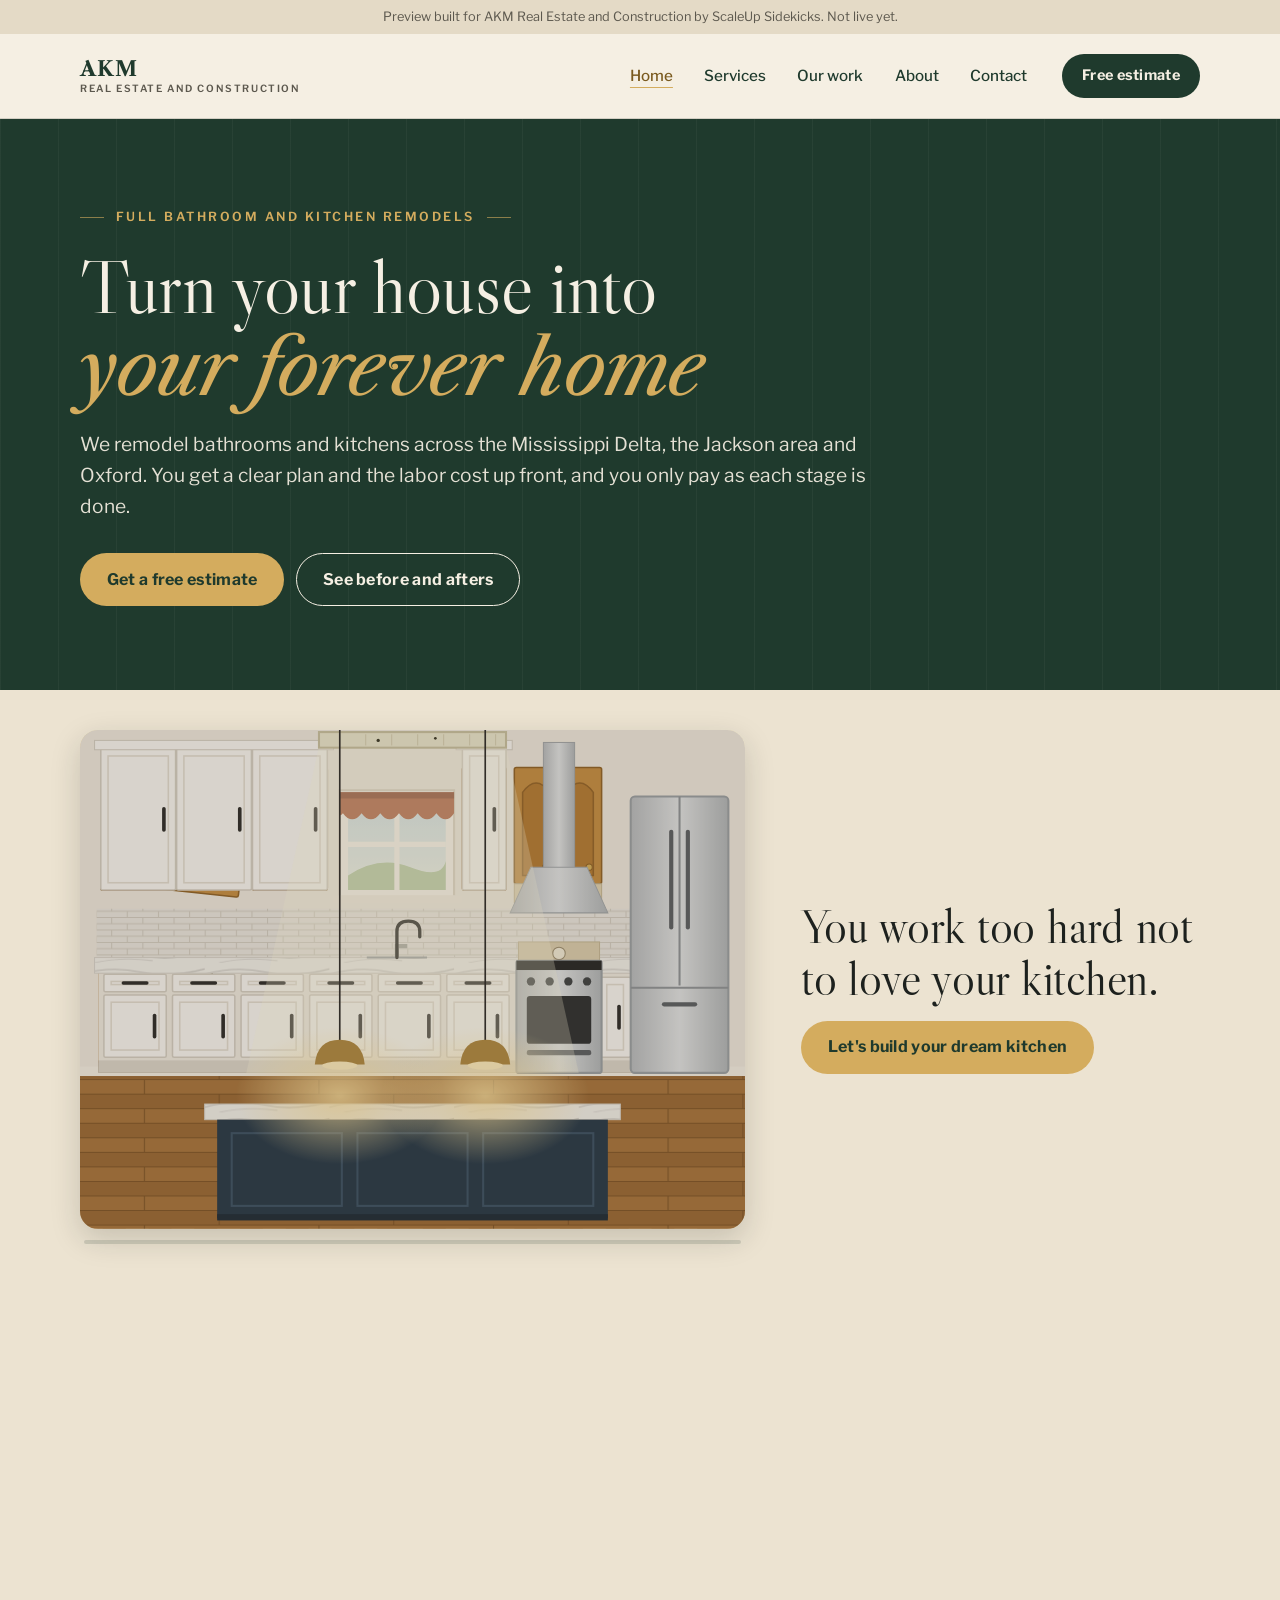
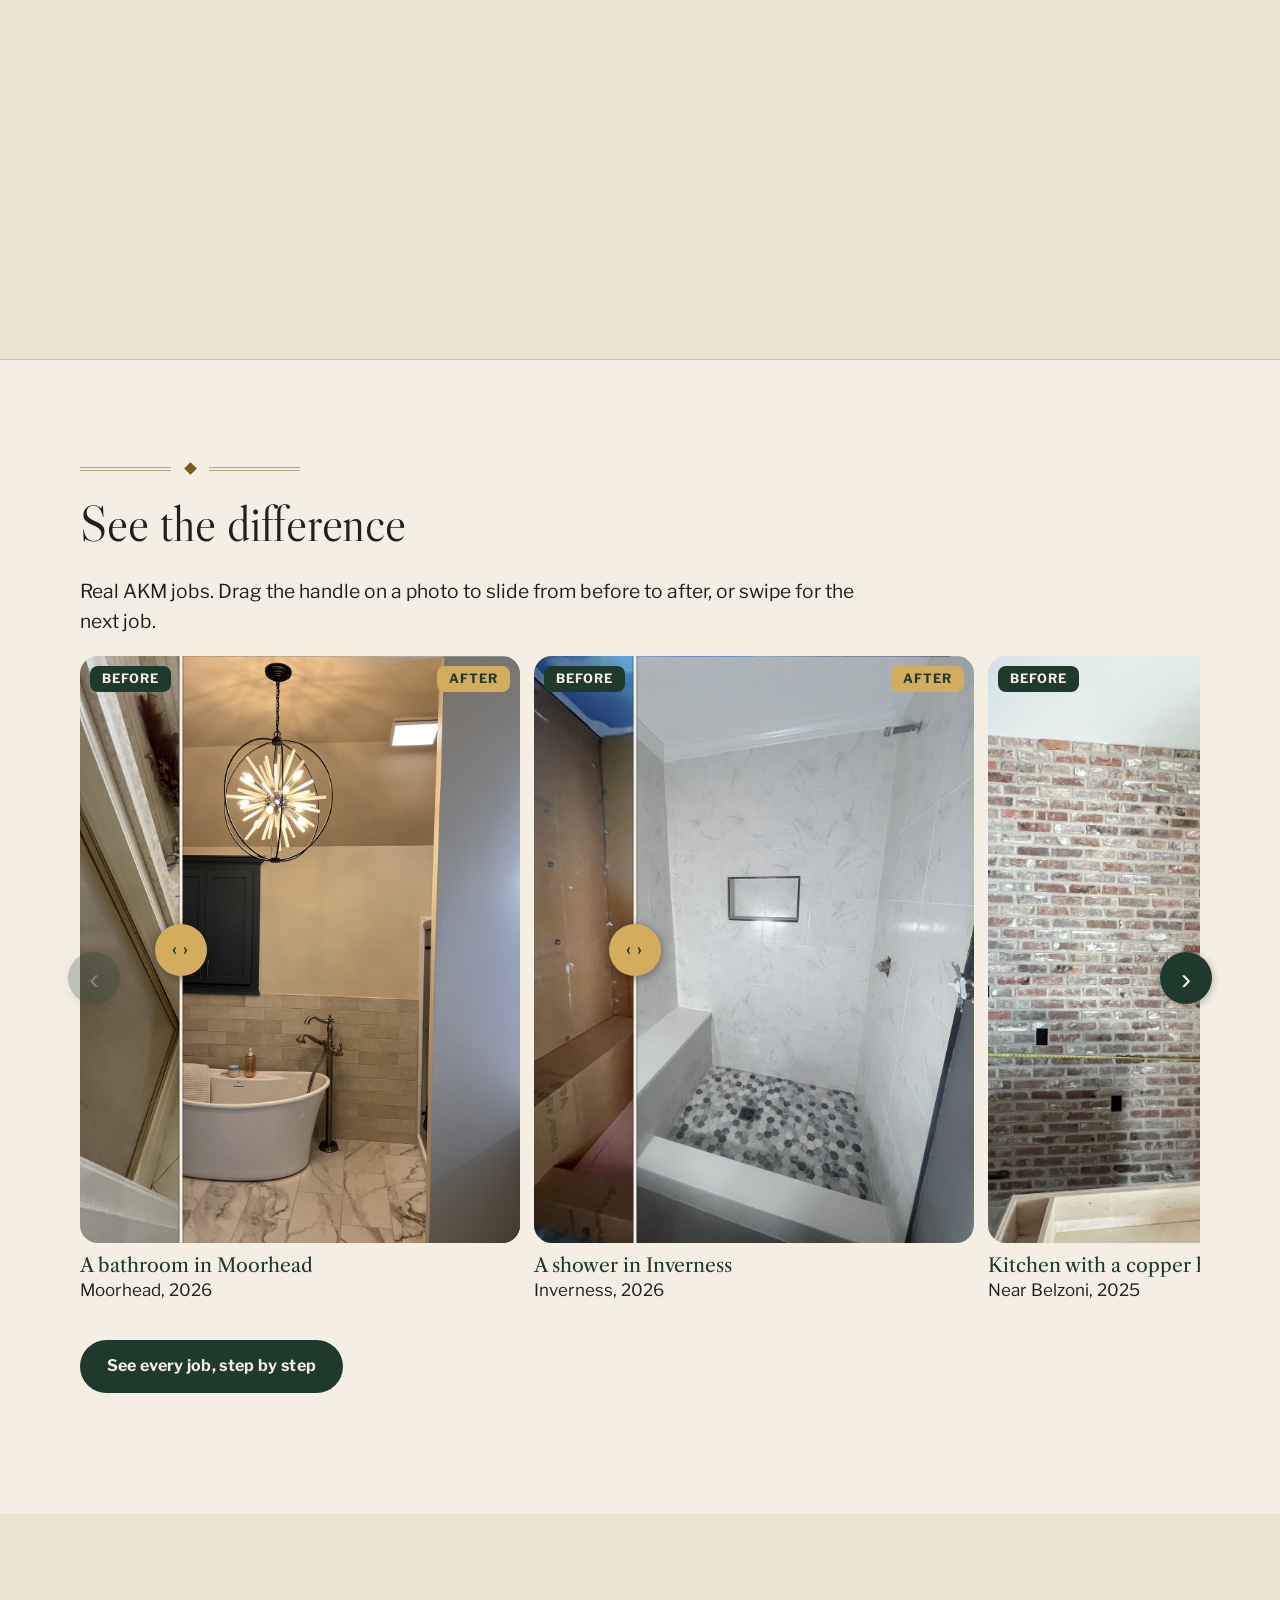
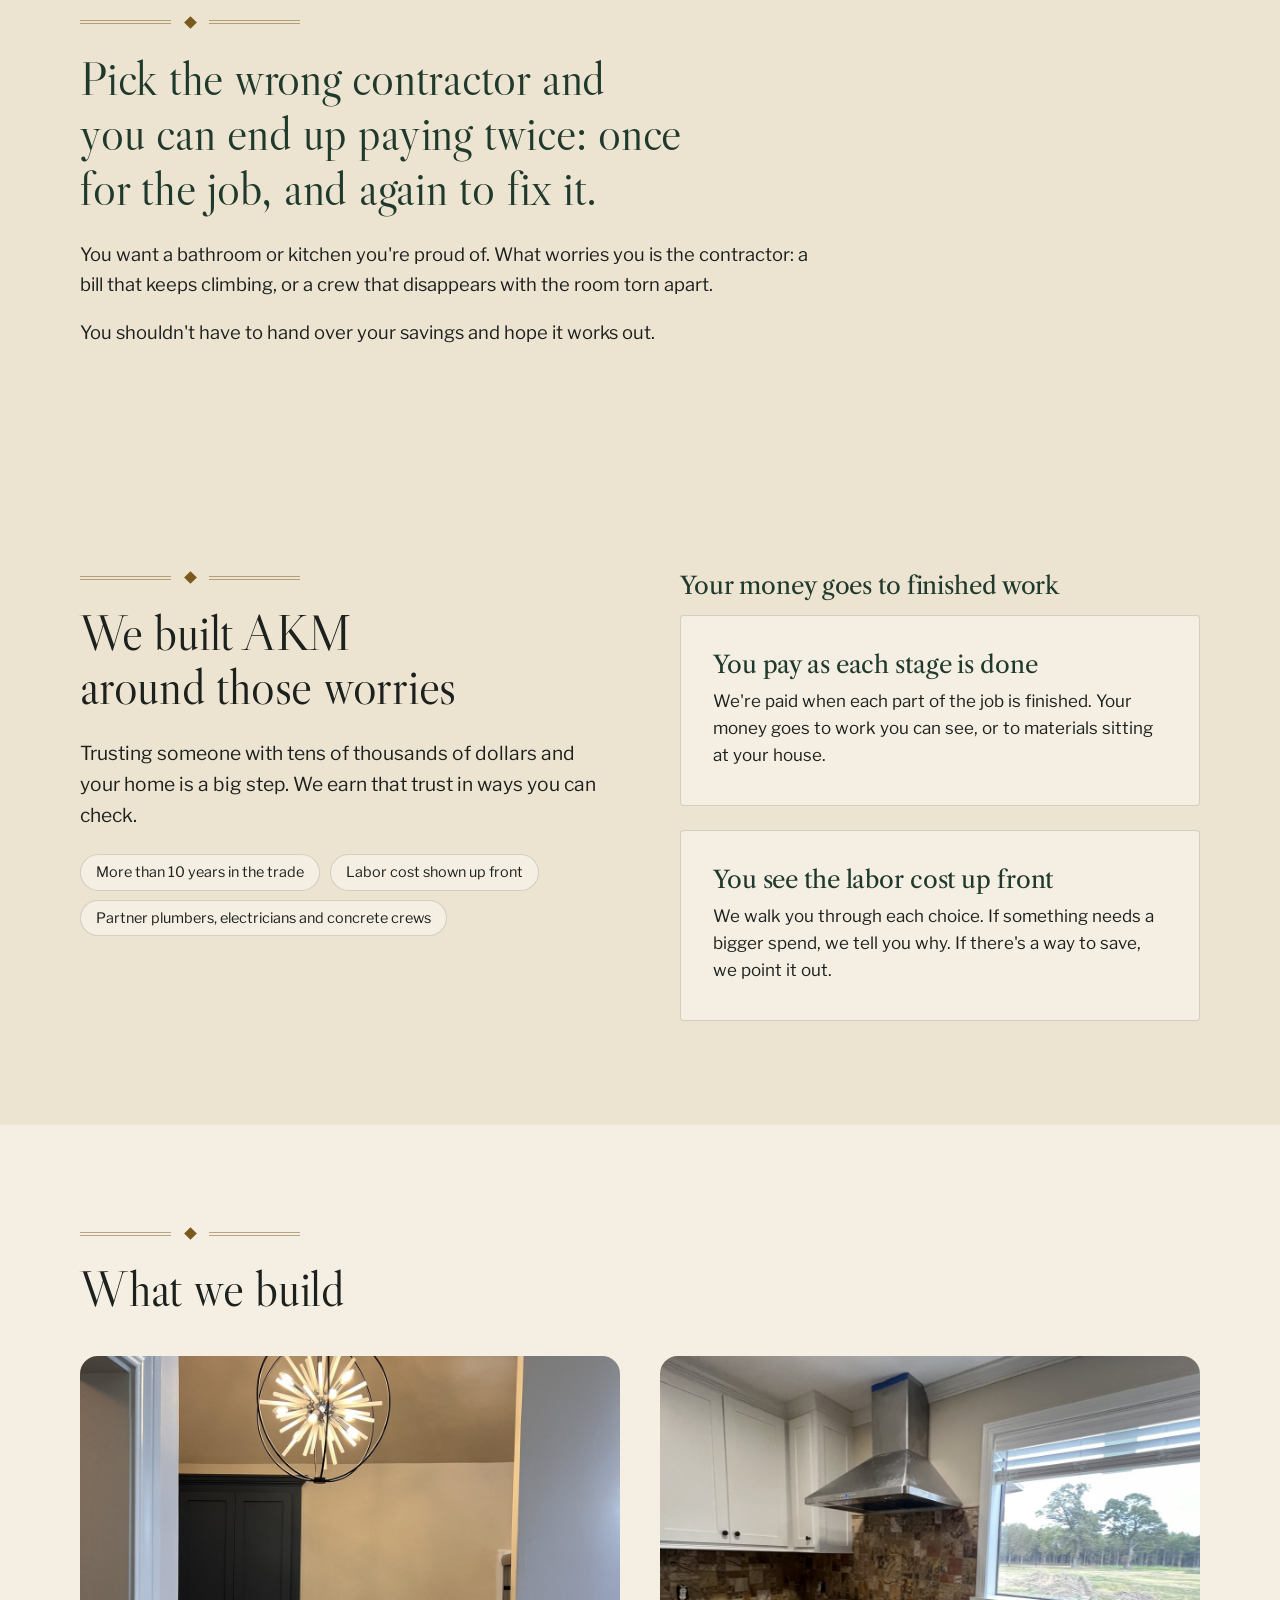
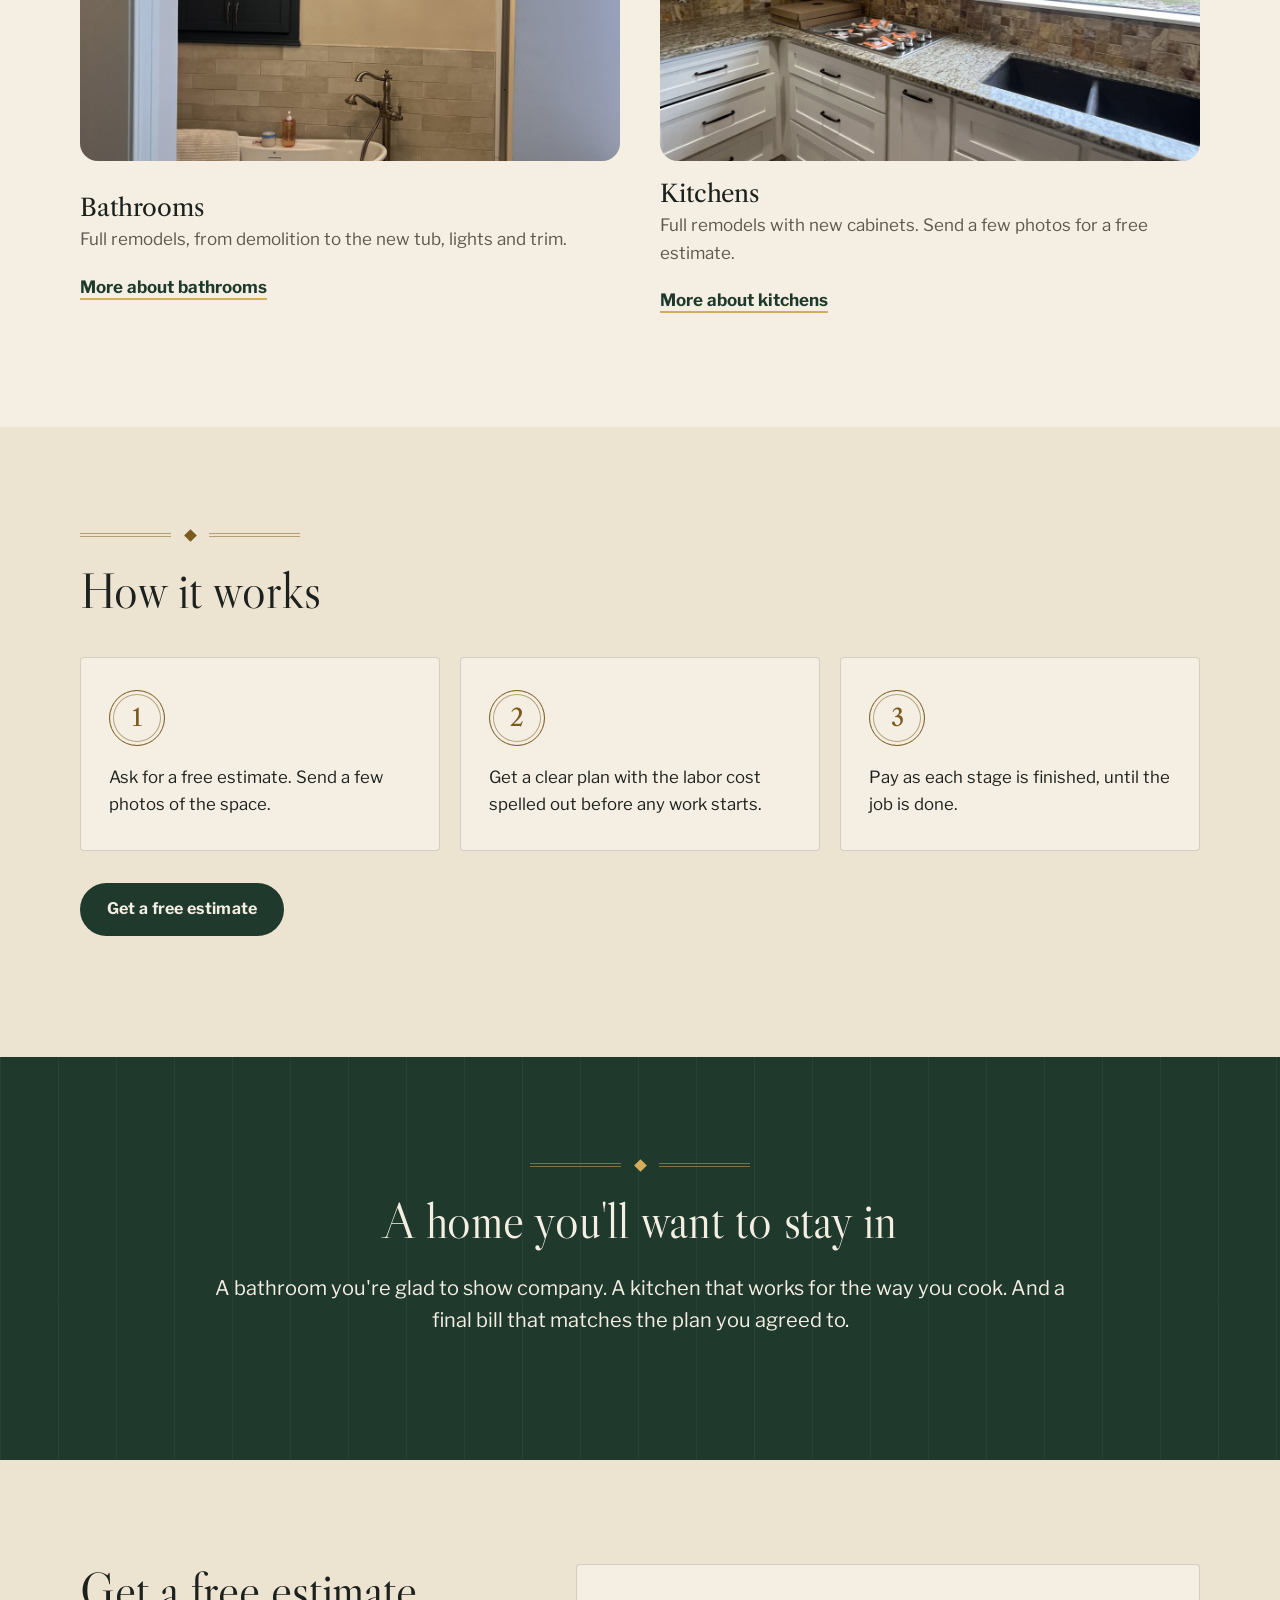
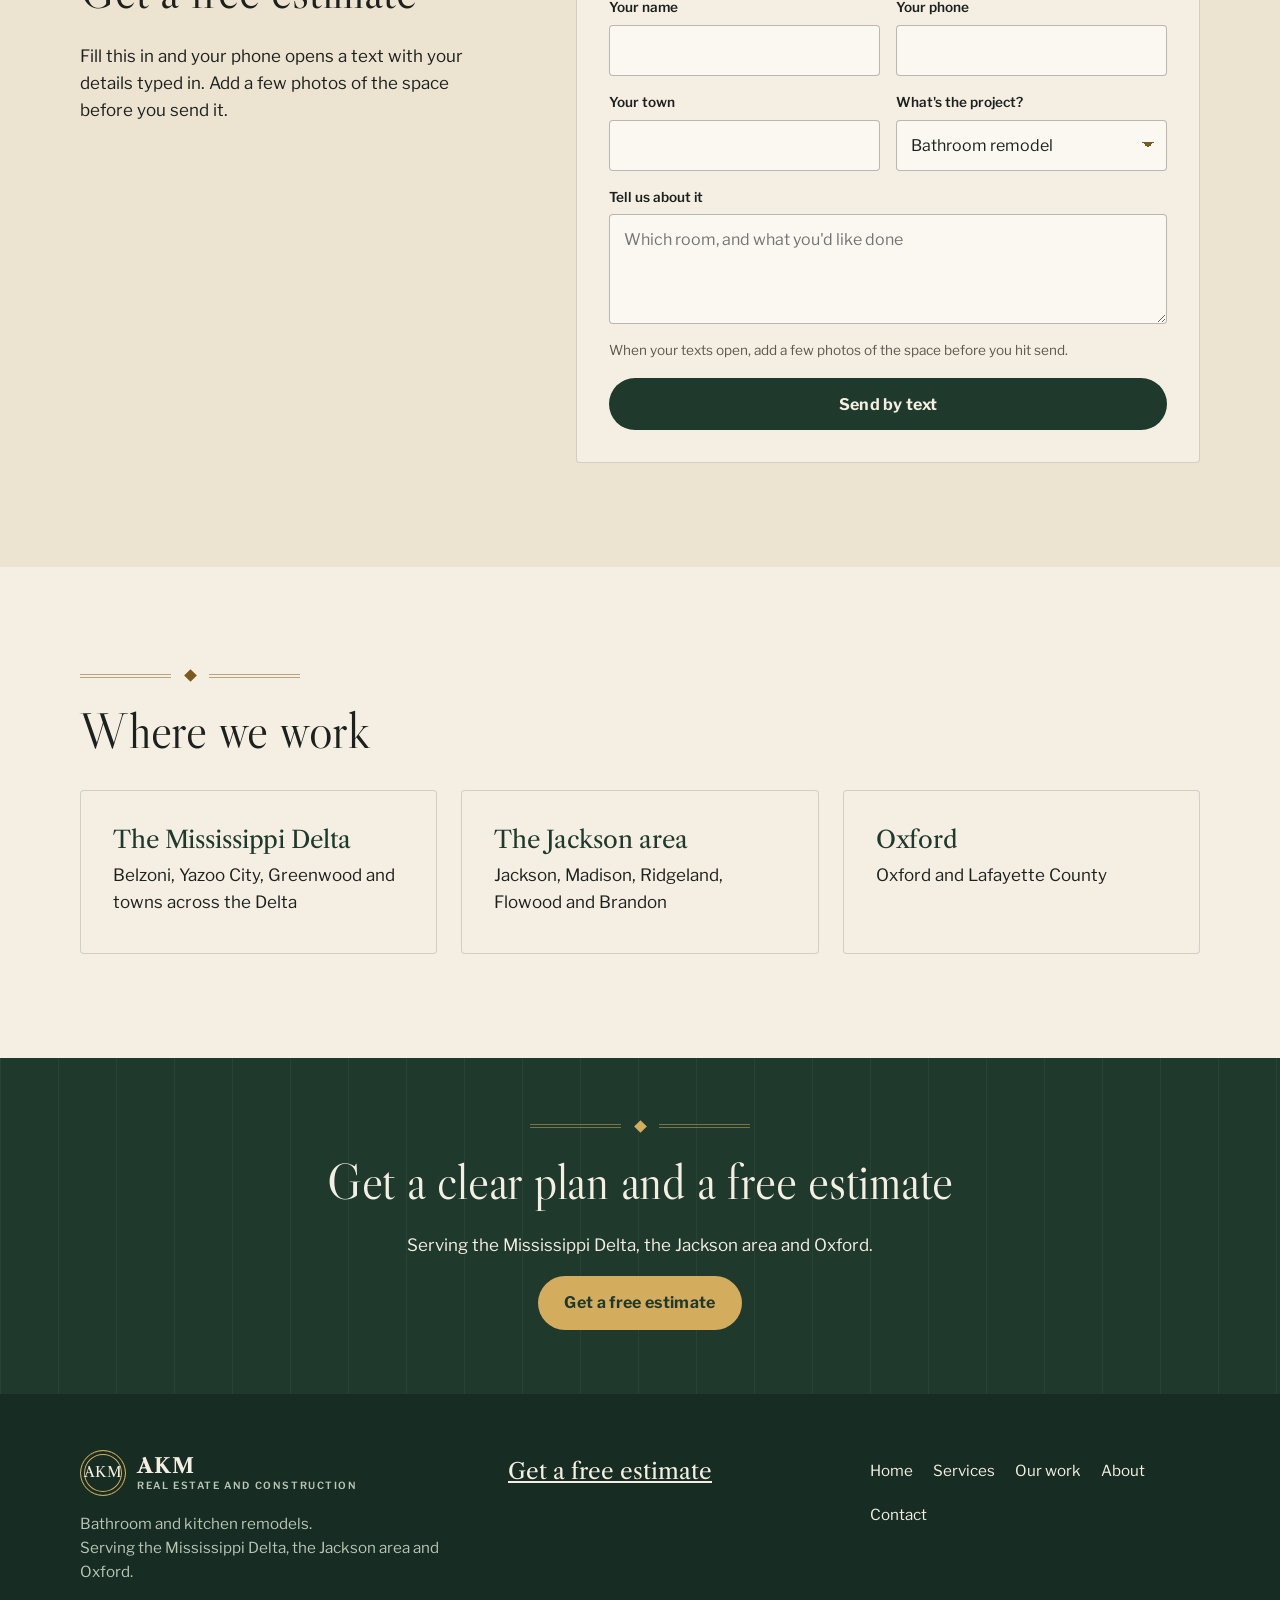
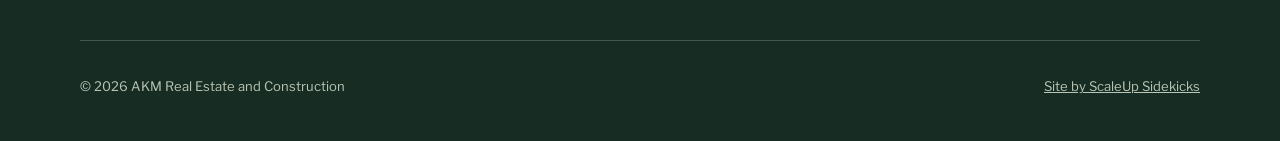
==== commit 020f6c2e: "Make the kitchen a scroll animation, drop the descriptors - The kitchen remodels as you scroll. It p" ====
--- a/previews/akm-construction-61pe/index.html
+++ b/previews/akm-construction-61pe/index.html
@@ -52,10 +52,11 @@
   </div>
 </section>
 
-<section class="kit on-paper-2" aria-labelledby="kit-h">
-  <div class="wrap kit-grid">
-    <div class="kit-stage">
-      <div class="kit-frame"><svg class="kit-svg" viewBox="0 0 640 480" role="img" aria-labelledby="kit-t"><title id="kit-t">An outdated kitchen that turns into a new one, one part at a time</title><defs>
+<section class="kit on-paper-2" aria-labelledby="kit-h" data-order="walls,cabinets,counters,appliances,floor,island,lighting">
+  <div class="kit-pin">
+    <div class="wrap kit-grid">
+      <div class="kit-stage">
+        <div class="kit-frame"><svg class="kit-svg" viewBox="0 0 640 480" role="img" aria-labelledby="kit-t"><title id="kit-t">An outdated kitchen that turns into a new one, one part at a time</title><defs>
   <pattern id="kWall" width="24" height="24" patternUnits="userSpaceOnUse"><rect width="24" height="24" fill="#e7d6a2"/><rect width="7" height="24" fill="#dcc58b"/><circle cx="15.5" cy="7" r="2.3" fill="#c98f6b"/><circle cx="15.5" cy="18" r="1.5" fill="#9fae7a"/></pattern>
   <pattern id="kSub" width="30" height="12" patternUnits="userSpaceOnUse"><rect width="30" height="12" fill="#eceae4"/><path d="M0 .5H30M0 6.5H30M.5 0V6M15.5 6V12" stroke="#d3cec5"/></pattern>
   <pattern id="kCheck" width="44" height="44" patternUnits="userSpaceOnUse"><rect width="44" height="44" fill="#d6c59c"/><rect width="22" height="22" fill="#bba678"/><rect x="22" y="22" width="22" height="22" fill="#bba678"/></pattern>
@@ -137,30 +138,15 @@
     <path d="M226 322 Q228 298 250 298 Q272 298 274 322 Z" fill="#b08a44"/><path d="M366 322 Q368 298 390 298 Q412 298 414 322 Z" fill="#b08a44"/>
     <ellipse cx="250" cy="323" rx="17" ry="4" fill="#ffefc2"/><ellipse cx="390" cy="323" rx="17" ry="4" fill="#ffefc2"/></g>
 </g><rect class="grime" width="640" height="480" fill="#4a3a1e" pointer-events="none"/></svg></div>
-      <p class="kit-caption" aria-live="polite"><span class="kit-hint">Tap a part of the kitchen to fix it.</span></p>
-    </div>
-    <div class="kit-copy">
-      <h2 id="kit-h">You work too hard not to love your kitchen.</h2>
-      <p>Tap any part of this kitchen to fix it, or watch the whole room come together.</p>
-      <div class="btn-row">
-        <button class="btn btn-green" type="button" data-kit="play">Remodel it</button>
-        <button class="btn btn-line kit-reset" type="button" data-kit="reset">Start over</button>
-      </div>
-      <ul class="kit-chips" aria-label="Parts of the kitchen">
-        <li><button class="kit-chip" type="button" aria-pressed="false" data-part="walls" data-pain="Old wallpaper and grease on the drywall." data-fix="Fresh paint and tile that wipes clean.">Walls and backsplash</button></li>
-        <li><button class="kit-chip" type="button" aria-pressed="false" data-part="cabinets" data-pain="Doors that sag and drawers that stick." data-fix="New cabinets, hung straight and built to last.">Cabinets</button></li>
-        <li><button class="kit-chip" type="button" aria-pressed="false" data-part="counters" data-pain="Laminate that&#x27;s cracked and peeling." data-fix="Stone counters you&#x27;ll want to show off.">Counters</button></li>
-        <li><button class="kit-chip" type="button" aria-pressed="false" data-part="appliances" data-pain="Mismatched appliances from another decade." data-fix="A matched set that fits the space.">Appliances</button></li>
-        <li><button class="kit-chip" type="button" aria-pressed="false" data-part="floor" data-pain="A floor worn down to the backing." data-fix="New floors, wall to wall.">Floor</button></li>
-        <li><button class="kit-chip" type="button" aria-pressed="false" data-part="island" data-pain="No room to prep or gather." data-fix="An island the whole family ends up at.">Island</button></li>
-        <li><button class="kit-chip" type="button" aria-pressed="false" data-part="lighting" data-pain="One buzzing light for the whole room." data-fix="Warm pendants right where you work.">Lighting</button></li>
-      </ul>
-      <div class="kit-done" hidden>
-        <p>That&#x27;s a kitchen you&#x27;ll want to come home to.</p>
+        <div class="kit-progress" aria-hidden="true"><span></span></div>
+      </div>
+      <div class="kit-copy">
+        <h2 id="kit-h">You work too hard not to love your kitchen.</h2>
         <a class="btn btn-brass" href="#quote" data-project="Kitchen remodel">Let&#x27;s build your dream kitchen</a>
       </div>
     </div>
   </div>
+  <div class="kit-runway" aria-hidden="true"></div>
 </section>
 
 <section class="section on-paper see" id="see-the-difference">
--- a/previews/akm-construction-61pe/styles.css
+++ b/previews/akm-construction-61pe/styles.css
@@ -909,50 +909,35 @@
 .hook-body { display: grid; gap: 0; max-width: 62ch; }
 .hook-body p { font-size: 1.15rem; }
 
-/* ---------- The kitchen that remodels itself (right after the hero) ---------- */
-.kit { padding: 1.5rem 0 3rem; border-bottom: 1px solid var(--line); }
-.kit-grid { display: grid; gap: 1.5rem; align-items: center; }
+/* ---------- The kitchen that remodels itself as you scroll (right after the hero) ---------- */
+.kit { position: relative; border-bottom: 1px solid var(--line); }
+.kit-pin { padding: 1rem 0 1.5rem; }
+.kit.kit-on .kit-pin { position: sticky; top: 0; }
+.kit-runway { display: none; }
+.kit.kit-on .kit-runway { display: block; height: 75vh; height: 75svh; }
+.kit-grid { display: grid; gap: 1.1rem; align-items: center; }
 .kit-stage { min-width: 0; }
 .kit-frame { border-radius: var(--radius-photo); overflow: hidden; box-shadow: 0 10px 30px rgba(29, 33, 30, 0.18); background: #f1ece3; }
 .kit-svg { display: block; width: 100%; height: auto; }
-.kit-svg .part { cursor: pointer; }
-.kit-svg .v-old, .kit-svg .v-new { transition: opacity 0.55s ease; }
-.kit-svg .v-new { opacity: 0; }
+.kit-svg .v-old, .kit-svg .v-new { transition: opacity 0.45s ease; }
+.kit-svg .v-new { opacity: 0; transform-box: fill-box; transform-origin: 50% 100%; }
 .kit-svg .part.is-new .v-old { opacity: 0; }
-.kit-svg .part.is-new .v-new { opacity: 1; animation: kitIn 0.65s cubic-bezier(.2, .8, .2, 1); }
-.kit-svg .v-new { transform-box: fill-box; transform-origin: 50% 100%; }
+.kit-svg .part.is-new .v-new { opacity: 1; animation: kitIn 0.55s cubic-bezier(.2, .8, .2, 1); }
 @keyframes kitIn { from { transform: translateY(8px) scale(0.98); } to { transform: none; } }
-.kit-svg .grime { opacity: calc(var(--grime, 1) * 0.2); transition: opacity 0.6s ease; }
+.kit-svg .grime { opacity: calc(var(--grime, 1) * 0.2); transition: opacity 0.2s linear; }
 .kit-svg .flicker { animation: flick 3.4s infinite; }
 @keyframes flick { 0%, 100% { opacity: .28; } 7% { opacity: .05; } 9% { opacity: .28; } 51% { opacity: .24; } 53% { opacity: .03; } 55% { opacity: .26; } }
-.kit-caption { margin: 0.9rem 0 0; min-height: 3.2em; font-size: 1.02rem; line-height: 1.45; max-width: none; }
-.kit-hint { color: var(--muted); }
-.kit-pain { color: var(--muted); text-decoration: line-through; text-decoration-color: rgba(176, 96, 63, 0.8); }
-.kit-fix { display: block; color: var(--green); font-weight: 700; }
-.kit-copy h2 { font-size: clamp(2rem, 6.2vw, 3rem); margin-bottom: 0.6rem; }
-.kit-copy .btn-row { margin: 1.1rem 0 1.1rem; }
-.kit-reset { color: var(--green); }
-.kit-chips { list-style: none; margin: 0; padding: 0; display: flex; flex-wrap: wrap; gap: 8px; }
-.kit-chip {
-  min-height: 40px; padding: 0.45rem 0.9rem;
-  font: 600 0.9rem/1 var(--sans);
-  color: var(--green); background: var(--paper);
-  border: 1.5px solid rgba(31, 58, 45, 0.35); border-radius: 999px; cursor: pointer;
-}
-.kit-chip[aria-pressed="true"] { background: var(--green); color: var(--paper); border-color: var(--green); }
-.kit-chip[aria-pressed="true"]::before { content: "\2713  "; color: var(--brass); }
-.kit-done { margin-top: 1.4rem; display: grid; gap: 0.8rem; justify-items: start; animation: kitDone 0.5s ease; }
-.kit-done[hidden] { display: none; }
-.kit-done p { font-family: var(--serif-text); font-size: 1.3rem; color: var(--green); margin: 0; }
-@keyframes kitDone { from { opacity: 0; transform: translateY(6px); } to { opacity: 1; transform: none; } }
-@media (min-width: 900px) {
-  .kit { padding: 3.5rem 0 4.5rem; }
-  .kit-grid { grid-template-columns: 1.25fr 0.75fr; gap: 3.5rem; }
-}
-@media (prefers-reduced-motion: reduce) {
-  .kit-svg .flicker, .kit-svg .part.is-new .v-new, .kit-done { animation: none; }
-  .kit-svg .v-old, .kit-svg .v-new, .kit-svg .grime { transition: none; }
-}
 .kit-svg .hood-new { transition: opacity 0.4s ease; }
 .kit-svg:not(.cab-new) .hood-new { opacity: 0; }
-@media (prefers-reduced-motion: reduce) { .kit-svg .hood-new { transition: none; } }
+.kit-progress { height: 4px; margin: 0.7rem 4px 0; border-radius: 4px; background: rgba(31, 58, 45, 0.15); overflow: hidden; }
+.kit-progress span { display: block; height: 100%; width: calc(var(--p, 0) * 100%); background: var(--brass-ink); border-radius: 4px; }
+.kit-copy { display: grid; gap: 1rem; justify-items: start; }
+.kit-copy h2 { font-size: clamp(1.8rem, 6.4vw, 3rem); margin: 0; }
+@media (min-width: 900px) {
+  .kit-pin { padding: 2.5rem 0; }
+  .kit-grid { grid-template-columns: 1.25fr 0.75fr; gap: 3.5rem; }
+}
+@media (prefers-reduced-motion: reduce) {
+  .kit-svg .flicker, .kit-svg .part.is-new .v-new { animation: none; }
+  .kit-svg .v-old, .kit-svg .v-new, .kit-svg .grime, .kit-svg .hood-new { transition: none; }
+}
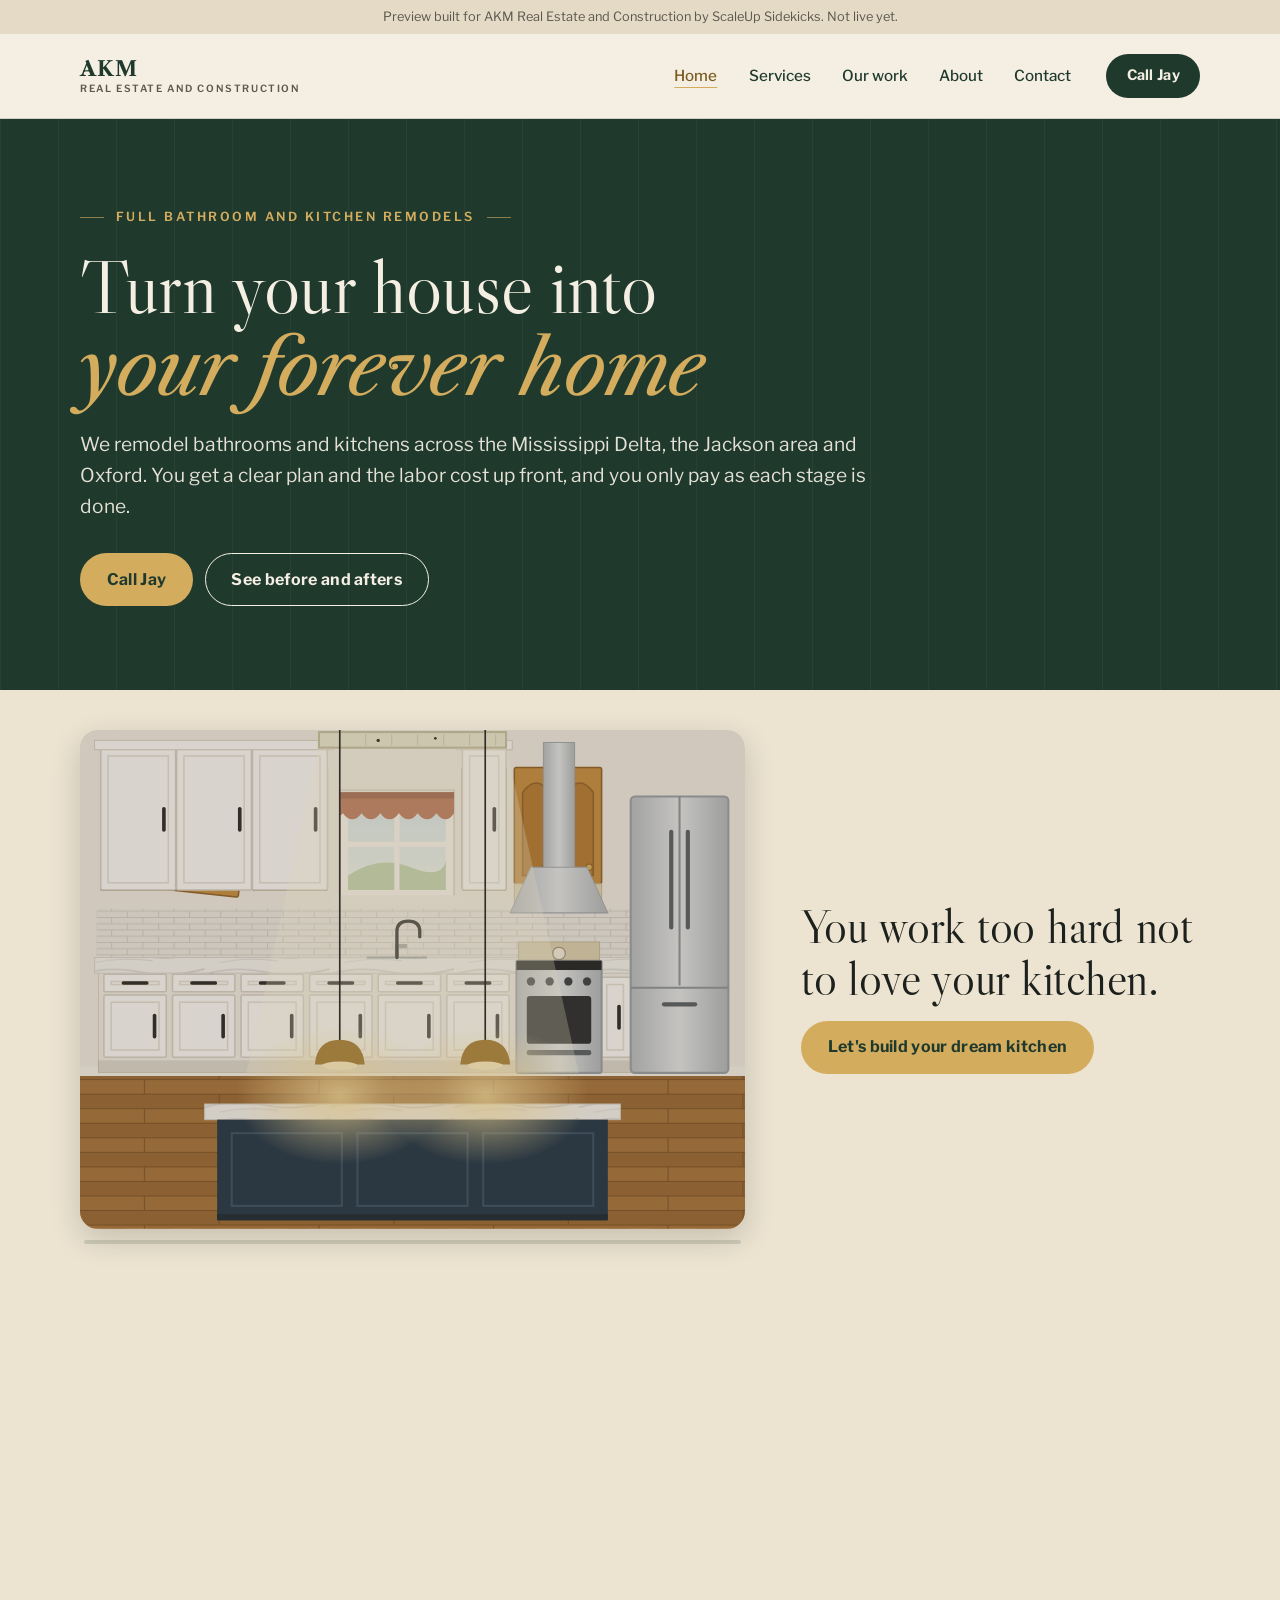
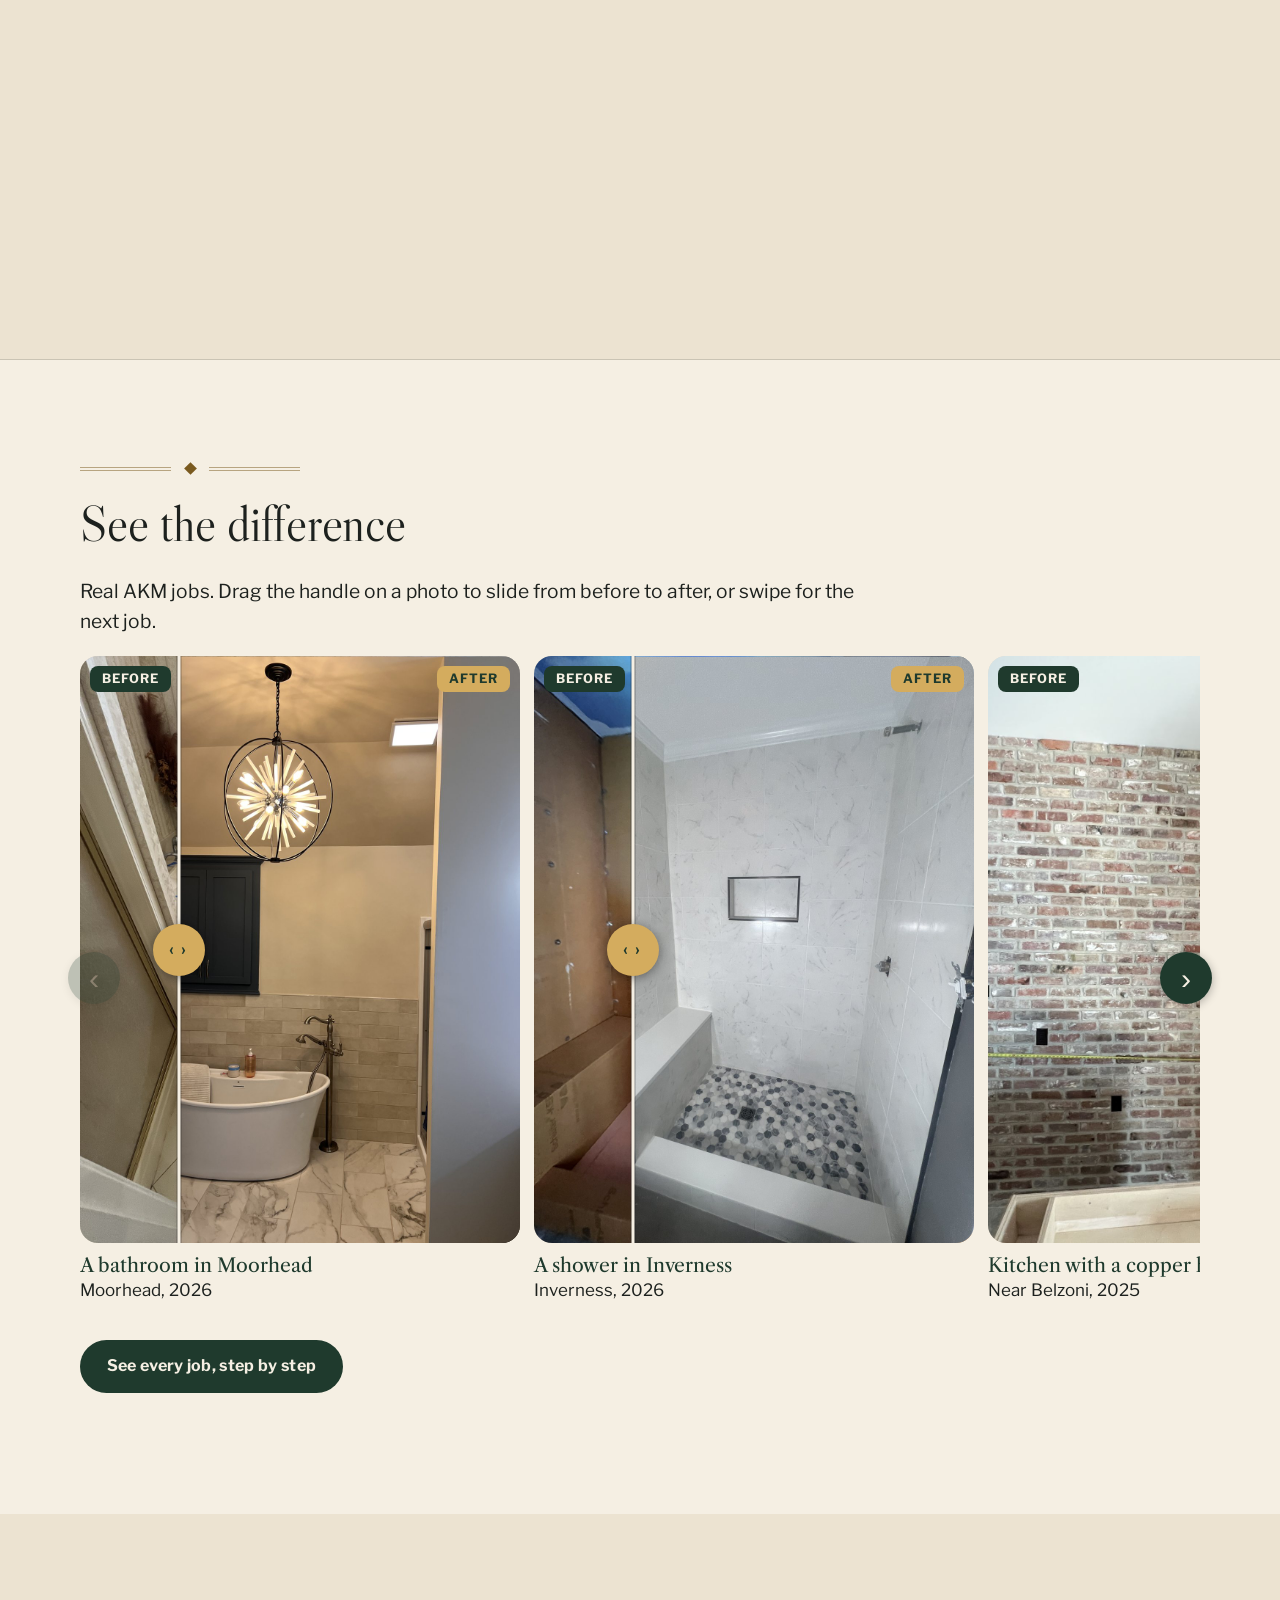
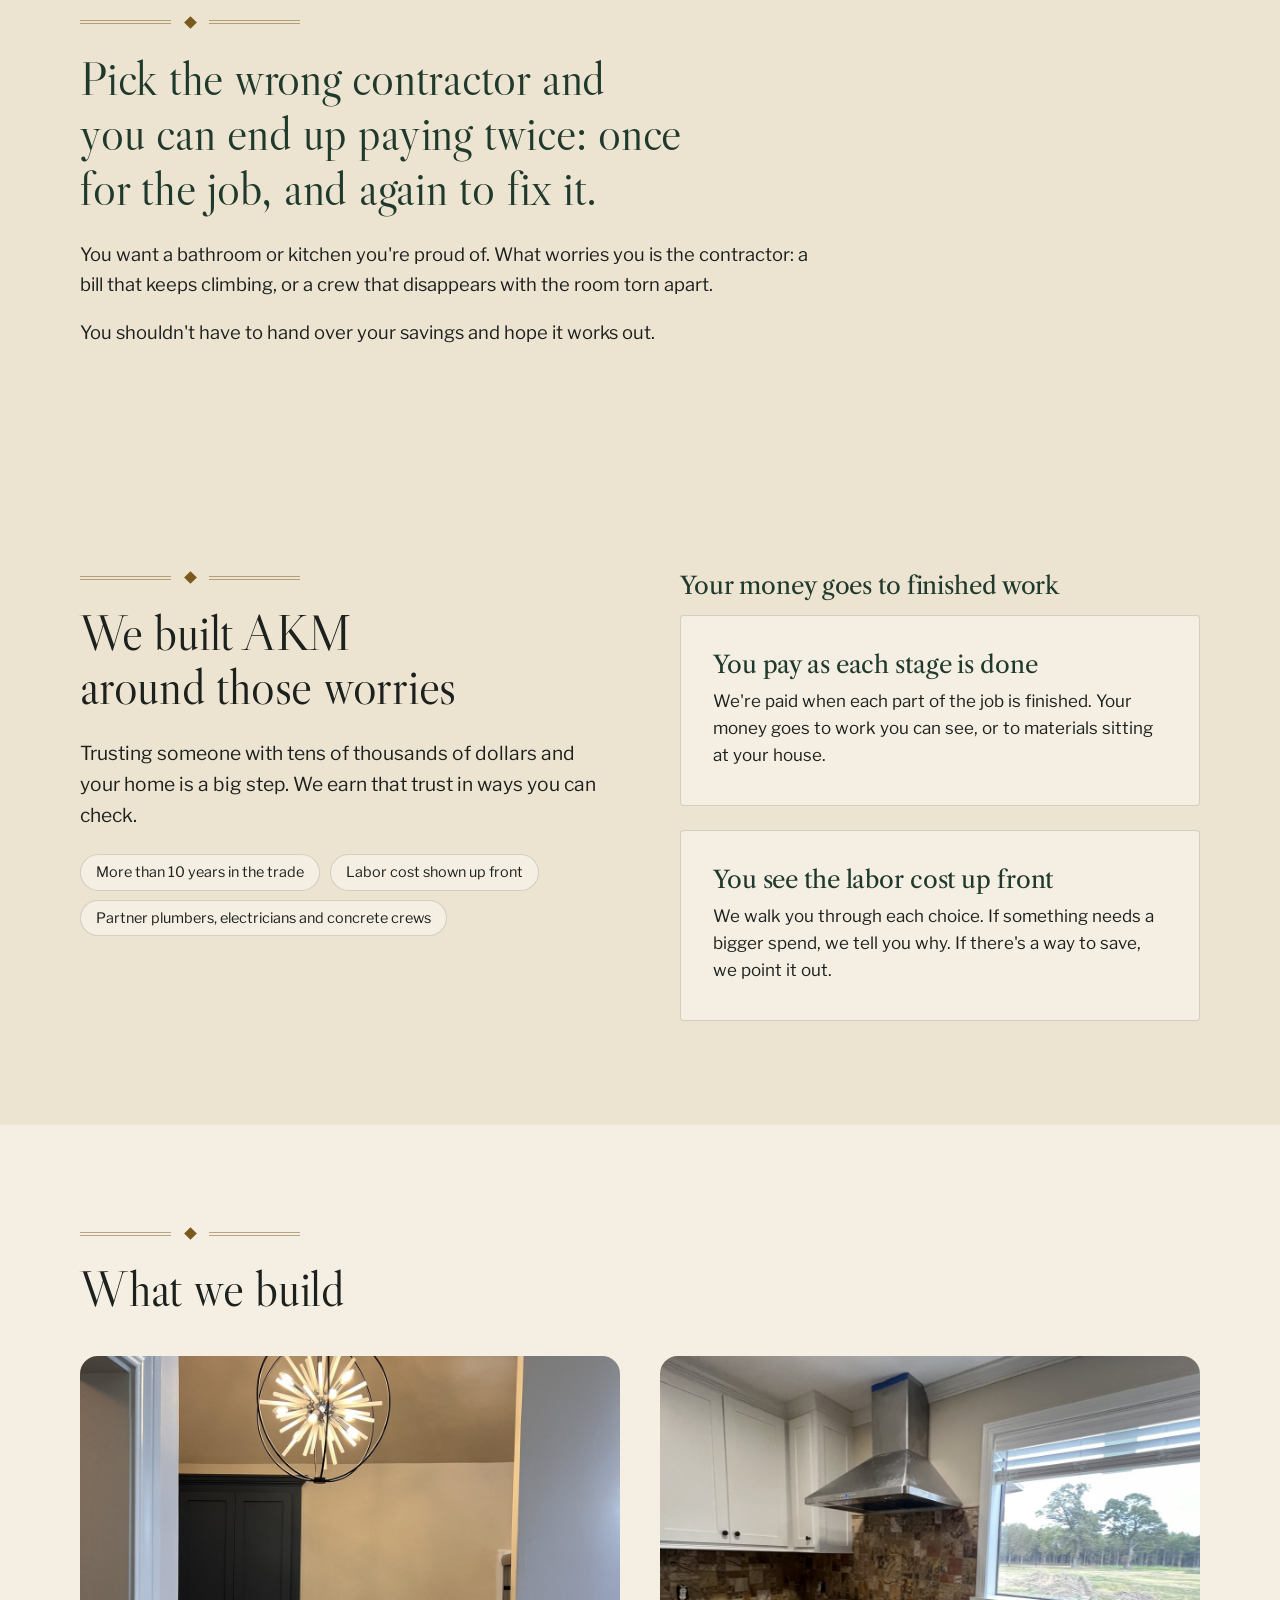
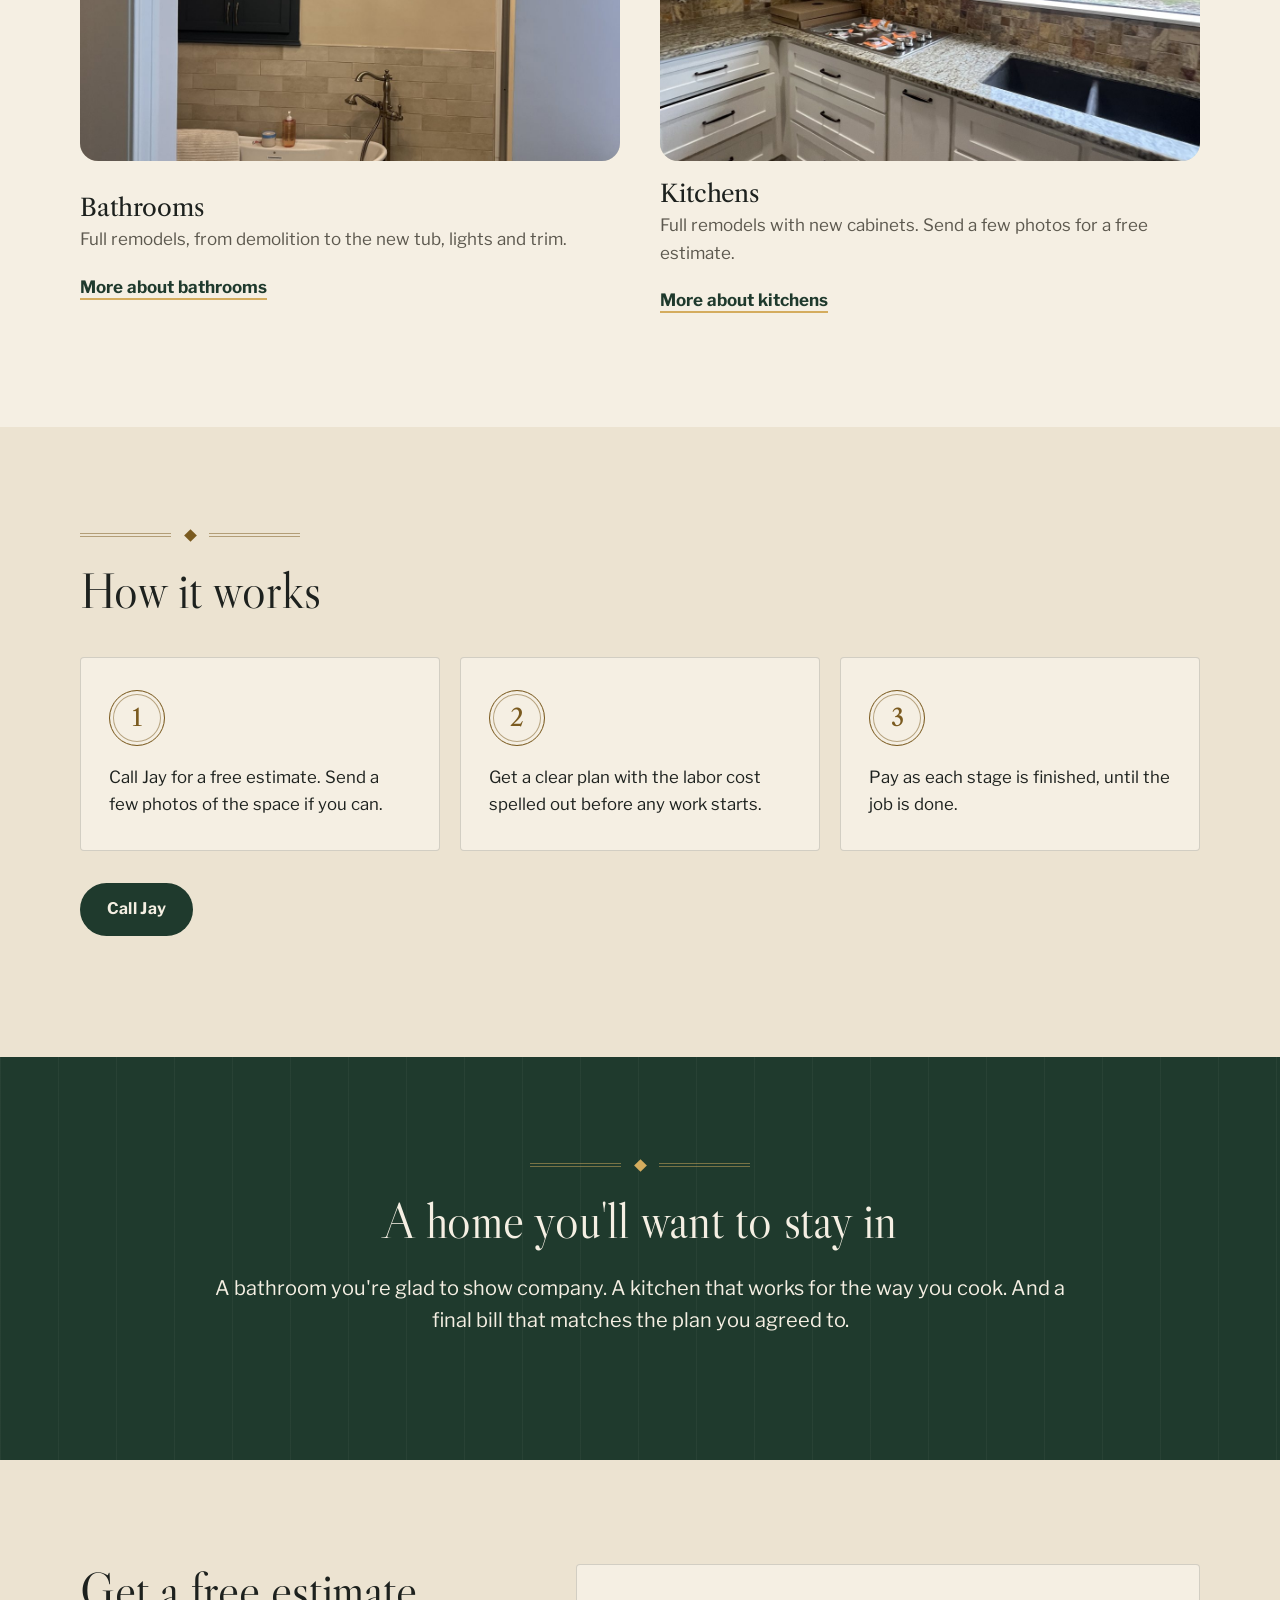
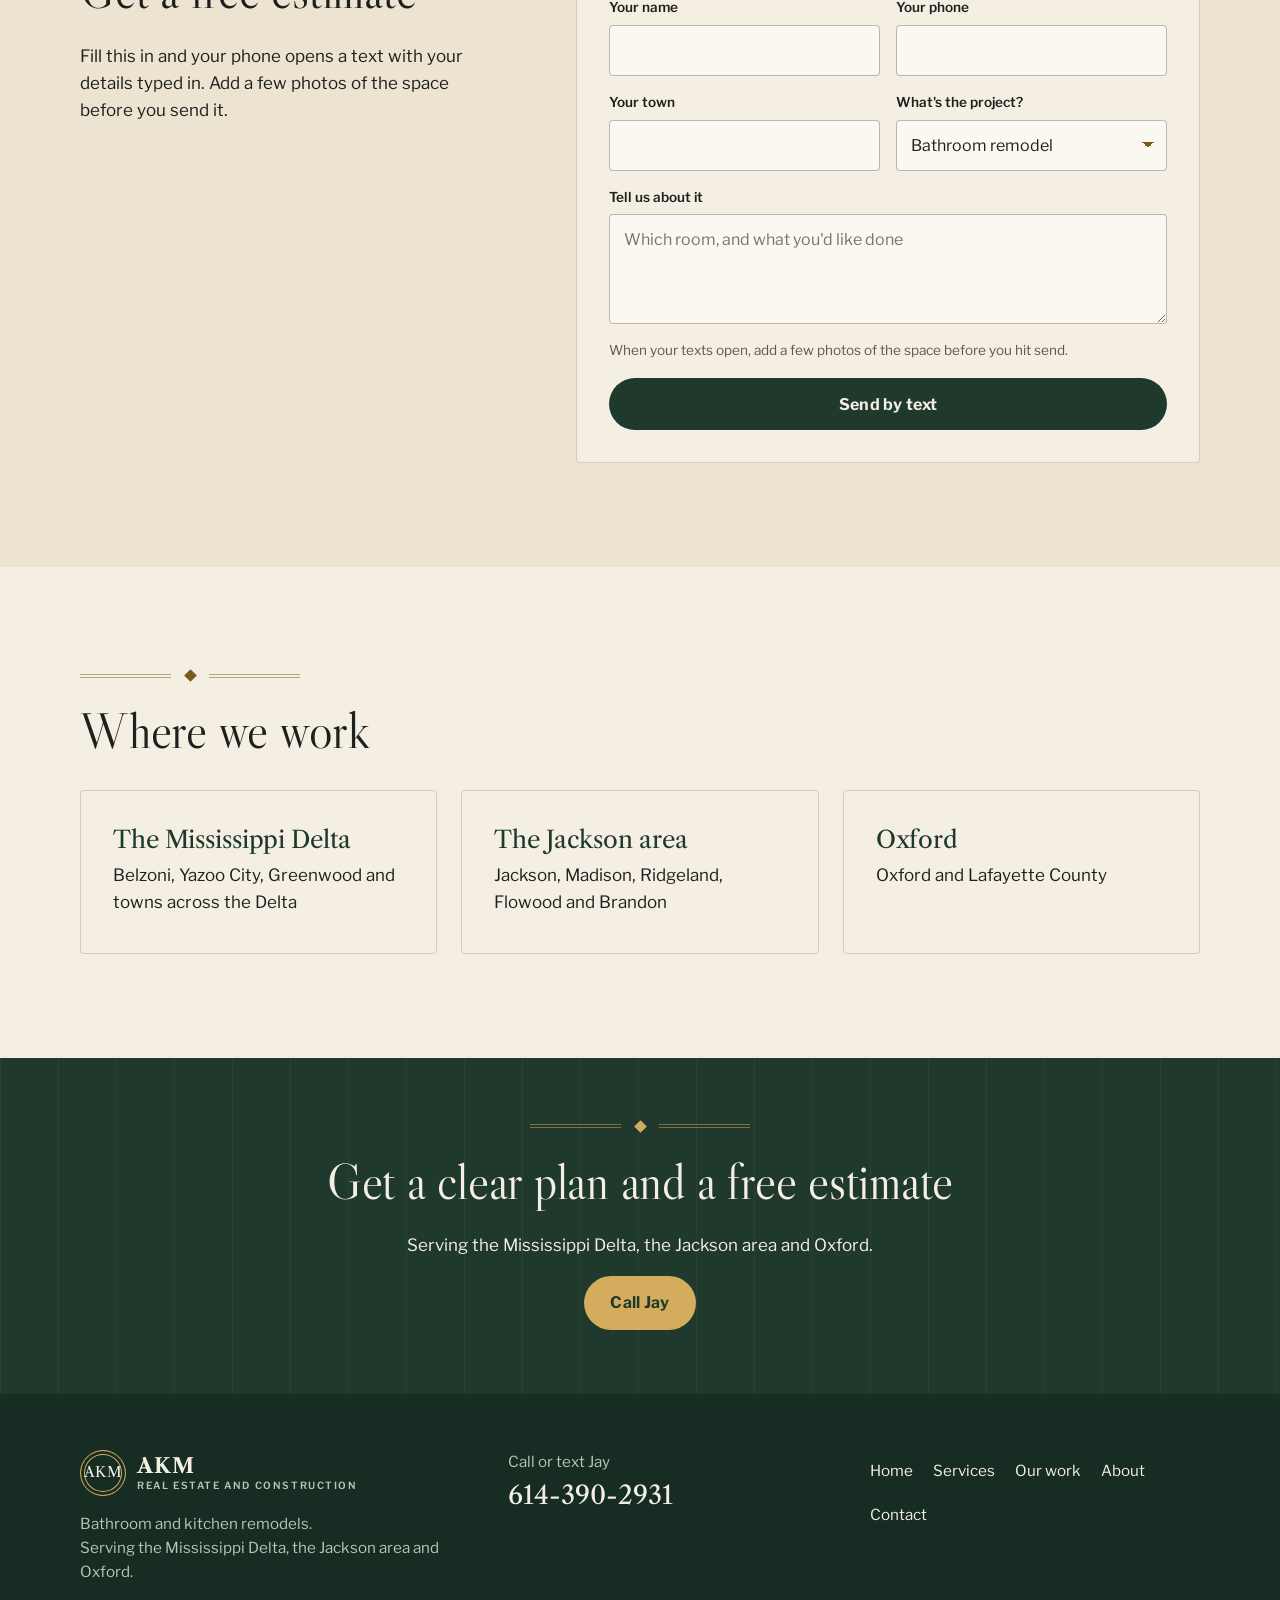
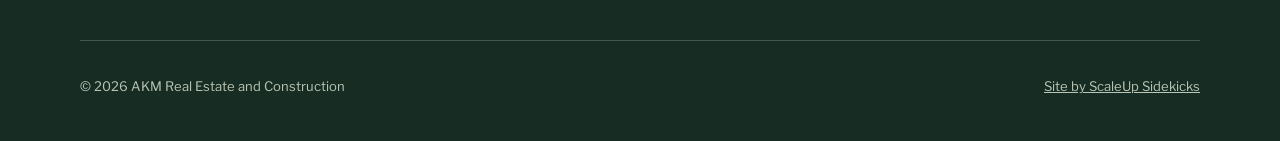
==== commit d35a70e3: "Make every main button "Call Jay" People in the Delta know Jay personally, so the buttons lead with " ====
--- a/previews/akm-construction-61pe/index.html
+++ b/previews/akm-construction-61pe/index.html
@@ -31,7 +31,7 @@
           <li><a href="contact.html">Contact</a></li>
         </ul>
       </nav>
-      <a class="header-phone" data-phone="tel" hidden><small>Call or text</small><span data-phone-text></span></a>
+      <a class="btn btn-green header-cta" data-phone="tel" hidden>Call Jay</a>
       <a class="btn btn-green header-cta" data-no-phone href="#quote">Free estimate</a>
       <button class="menu-toggle" type="button" aria-expanded="false" aria-controls="site-nav" aria-label="Menu"><span></span></button>
     </div>
@@ -45,7 +45,8 @@
       <h1>Turn your house into <em>your forever home</em></h1>
       <p class="lede">We remodel bathrooms and kitchens across the Mississippi Delta, the Jackson area and Oxford. You get a clear plan and the labor cost up front, and you only pay as each stage is done.</p>
       <div class="btn-row">
-        <a class="btn btn-brass" href="#quote">Get a free estimate</a>
+        <a class="btn btn-brass" data-phone="tel" hidden>Call Jay</a>
+        <a class="btn btn-brass" data-no-phone href="#quote">Get a free estimate</a>
         <a class="btn btn-line" href="#see-the-difference">See before and afters</a>
       </div>
     </div>
@@ -259,11 +260,11 @@
     <div class="ornament" aria-hidden="true"><span></span></div>
     <h2>How it works</h2>
     <ol class="steps">
-      <li><span>Ask for a free estimate. Send a few photos of the space.</span></li>
+      <li><span>Call Jay for a free estimate. Send a few photos of the space if you can.</span></li>
       <li><span>Get a clear plan with the labor cost spelled out before any work starts.</span></li>
       <li><span>Pay as each stage is finished, until the job is done.</span></li>
     </ol>
-    <p style="margin-top:2rem"><a class="btn btn-green" href="#quote">Get a free estimate</a></p>
+    <p style="margin-top:2rem"><a class="btn btn-green" data-phone="tel" hidden>Call Jay</a><a class="btn btn-green" data-no-phone href="#quote">Get a free estimate</a></p>
   </div>
 </section>
 
@@ -327,8 +328,8 @@
     <h2>Get a clear plan and a free estimate</h2>
     <p>Serving the Mississippi Delta, the Jackson area and Oxford.</p>
     <div class="btn-row">
-      <a class="btn btn-brass" href="#quote">Get a free estimate</a>
-      <a class="btn btn-line" data-phone="tel" hidden>Call <span data-phone-text></span></a>
+      <a class="btn btn-brass" data-phone="tel" hidden>Call Jay</a>
+      <a class="btn btn-brass" data-no-phone href="#quote">Get a free estimate</a>
     </div>
   </div>
 </section>
@@ -343,7 +344,7 @@
       </div>
       <div>
         <div data-phone-block hidden>
-          <p style="margin:0">Call or text</p>
+          <p style="margin:0">Call or text Jay</p>
           <a class="footer-phone" data-phone="tel" hidden><span data-phone-text></span></a>
         </div>
         <a class="footer-cta" data-no-phone href="#quote">Get a free estimate</a>
@@ -367,8 +368,8 @@
 
 <div class="call-bar">
   <a class="btn btn-brass" data-no-phone href="#quote">Get a free estimate</a>
-  <a class="btn btn-brass" data-phone="tel" hidden>Call</a>
-  <a class="btn btn-line" data-phone="sms" hidden>Text</a>
+  <a class="btn btn-brass" data-phone="tel" hidden>Call Jay</a>
+  <a class="btn btn-line" data-phone="sms" hidden>Text Jay</a>
 </div>
 
 <script src="site.js"></script>
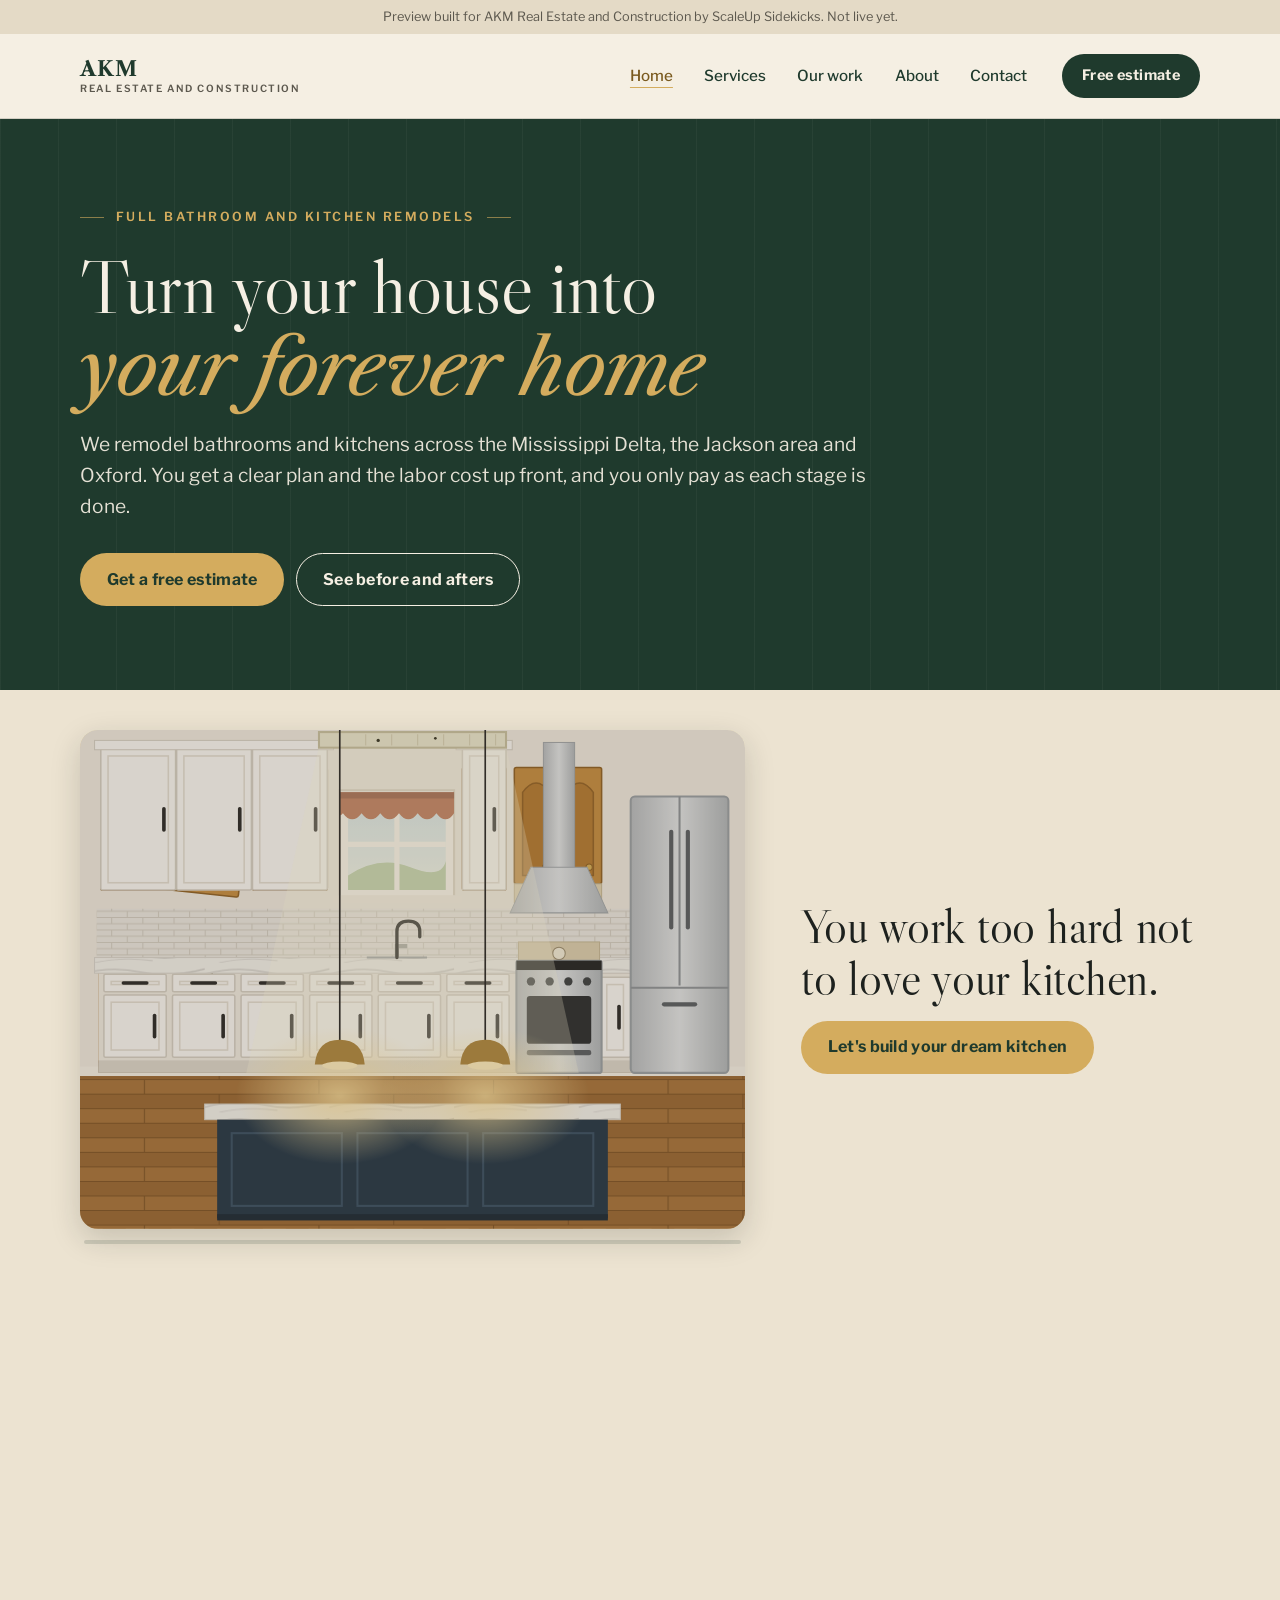
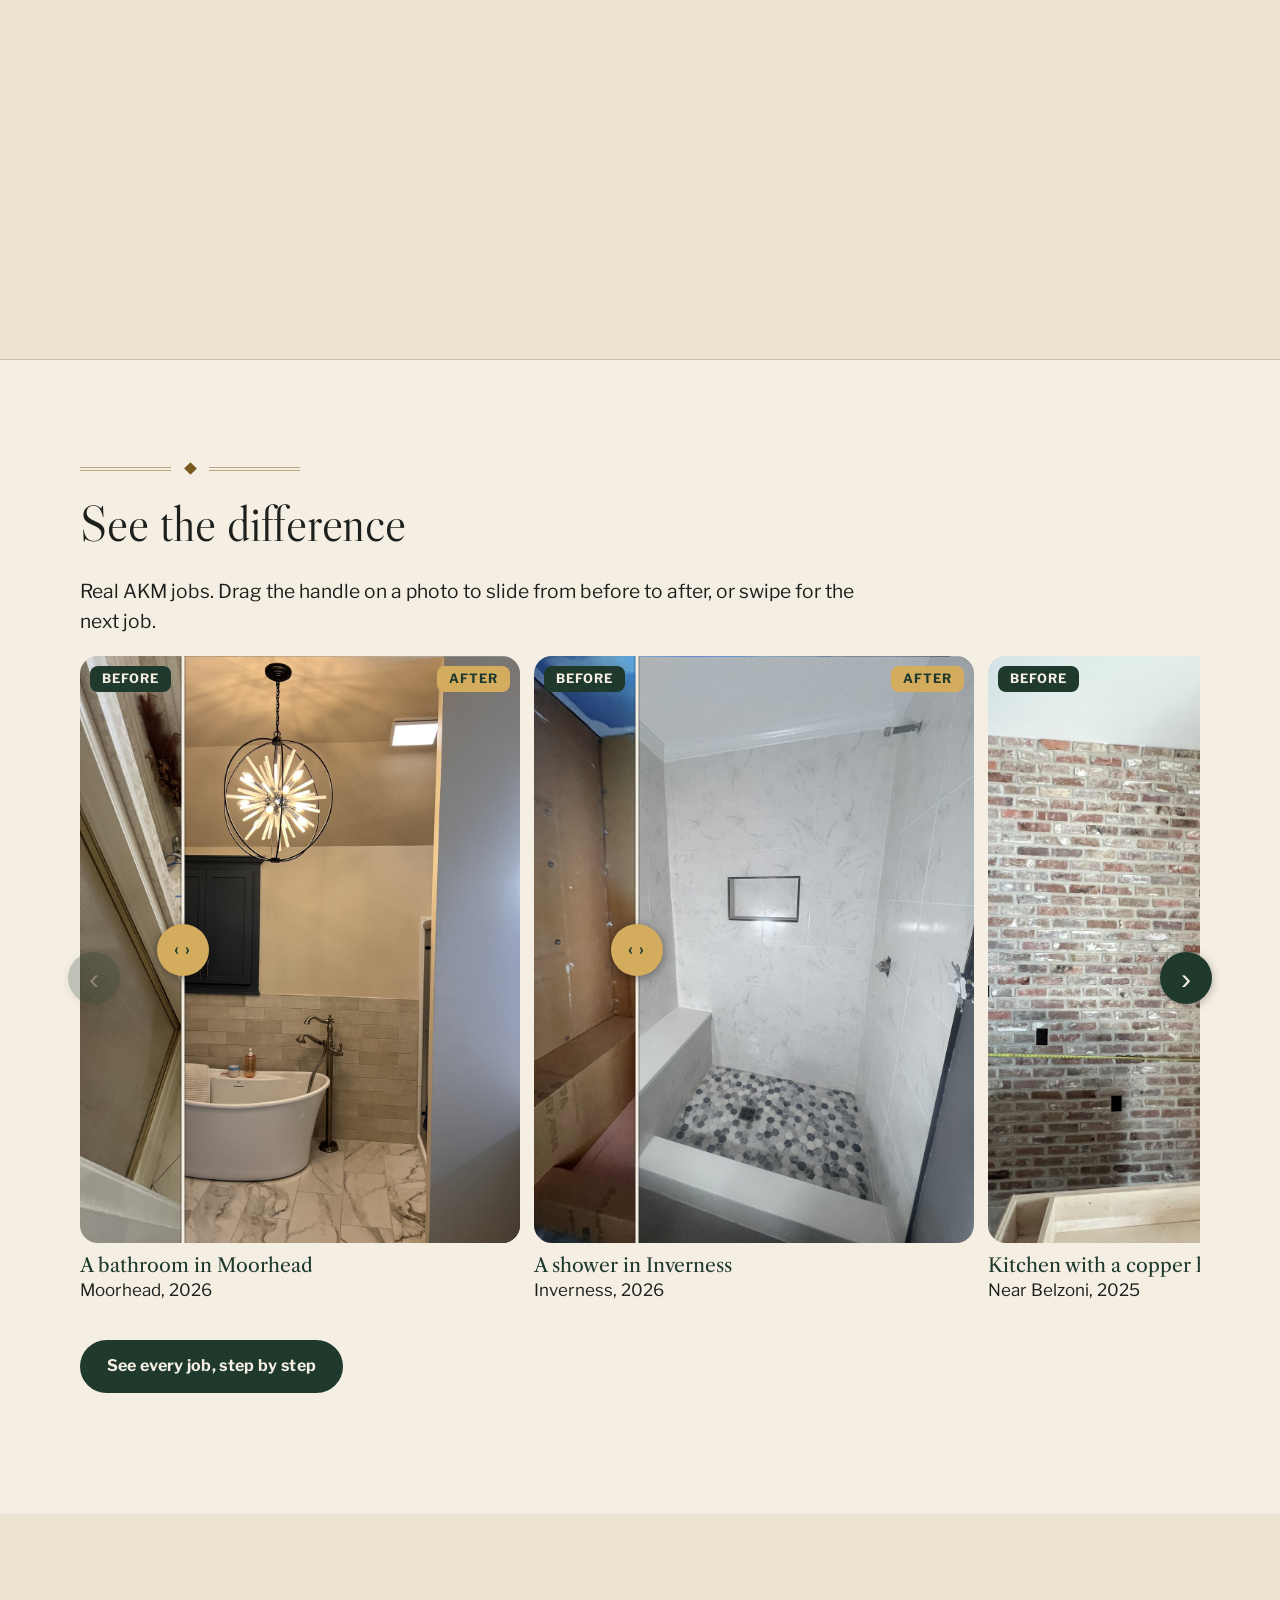
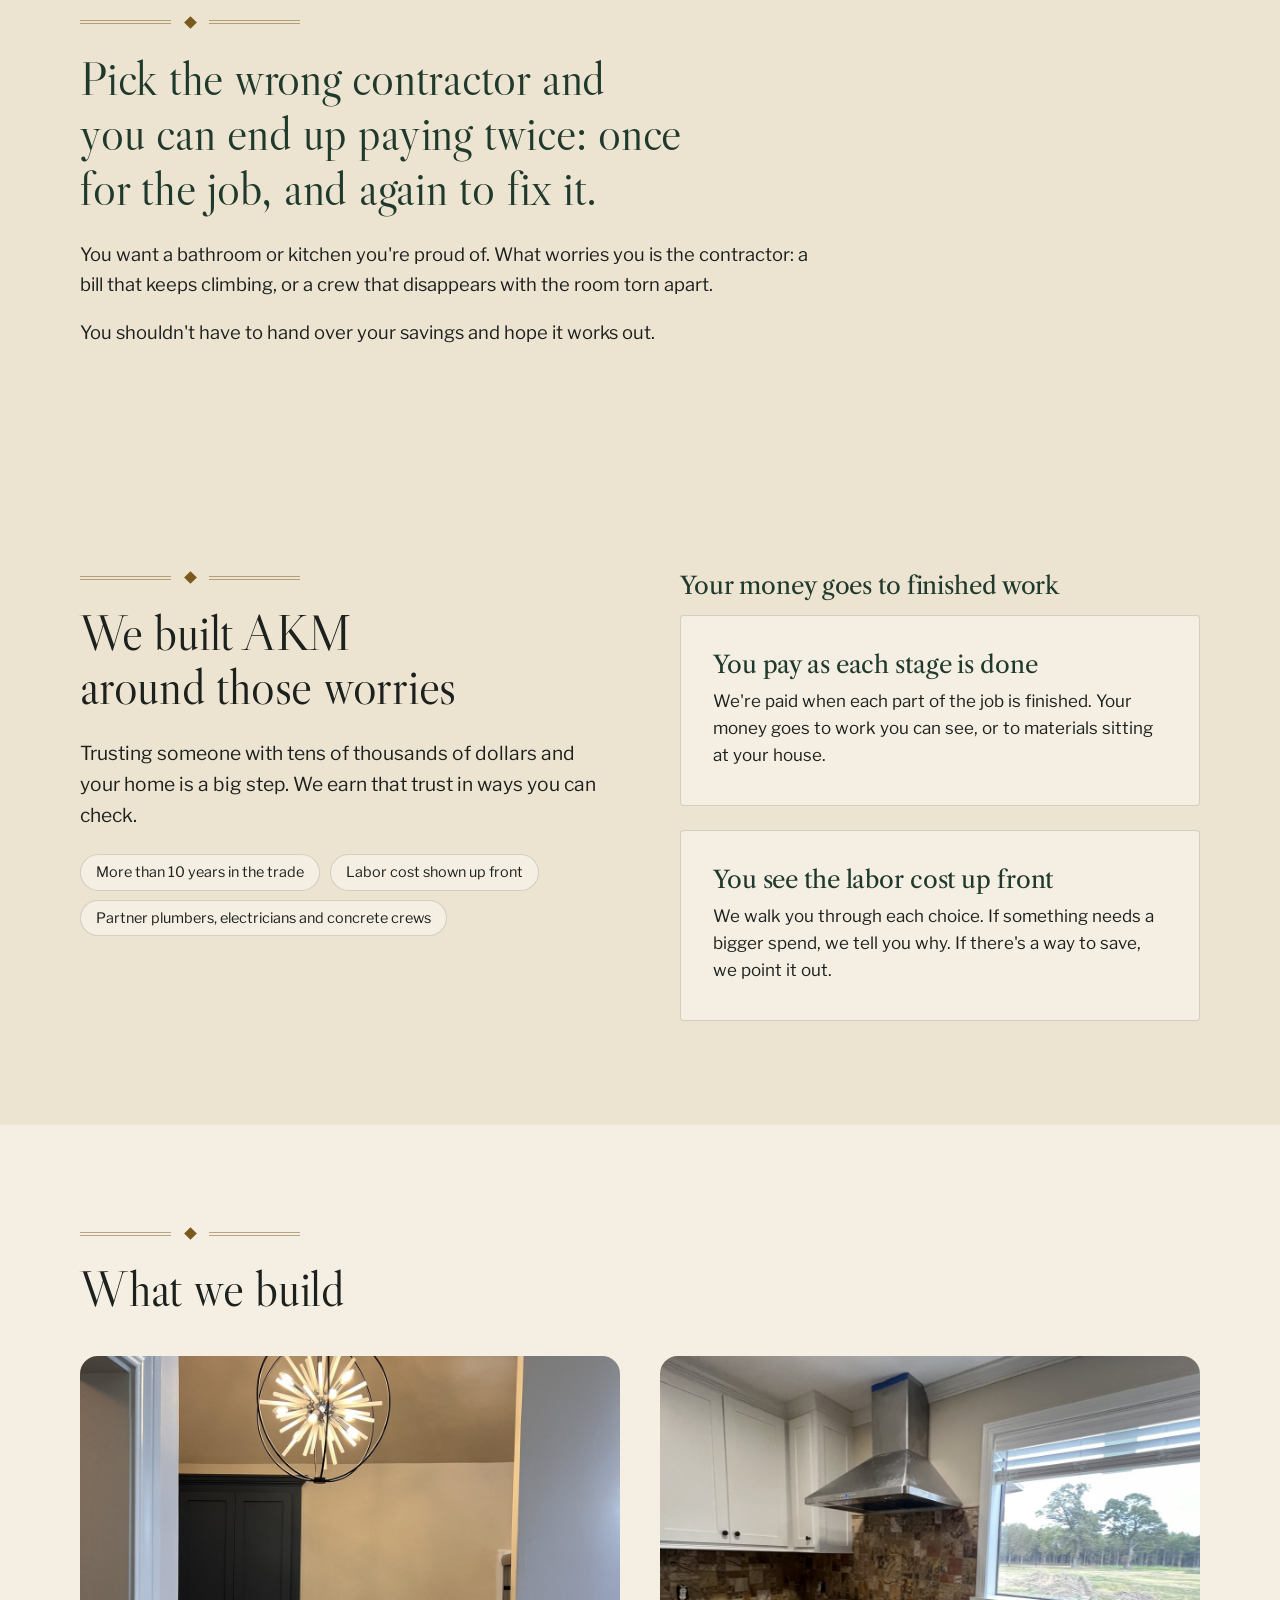
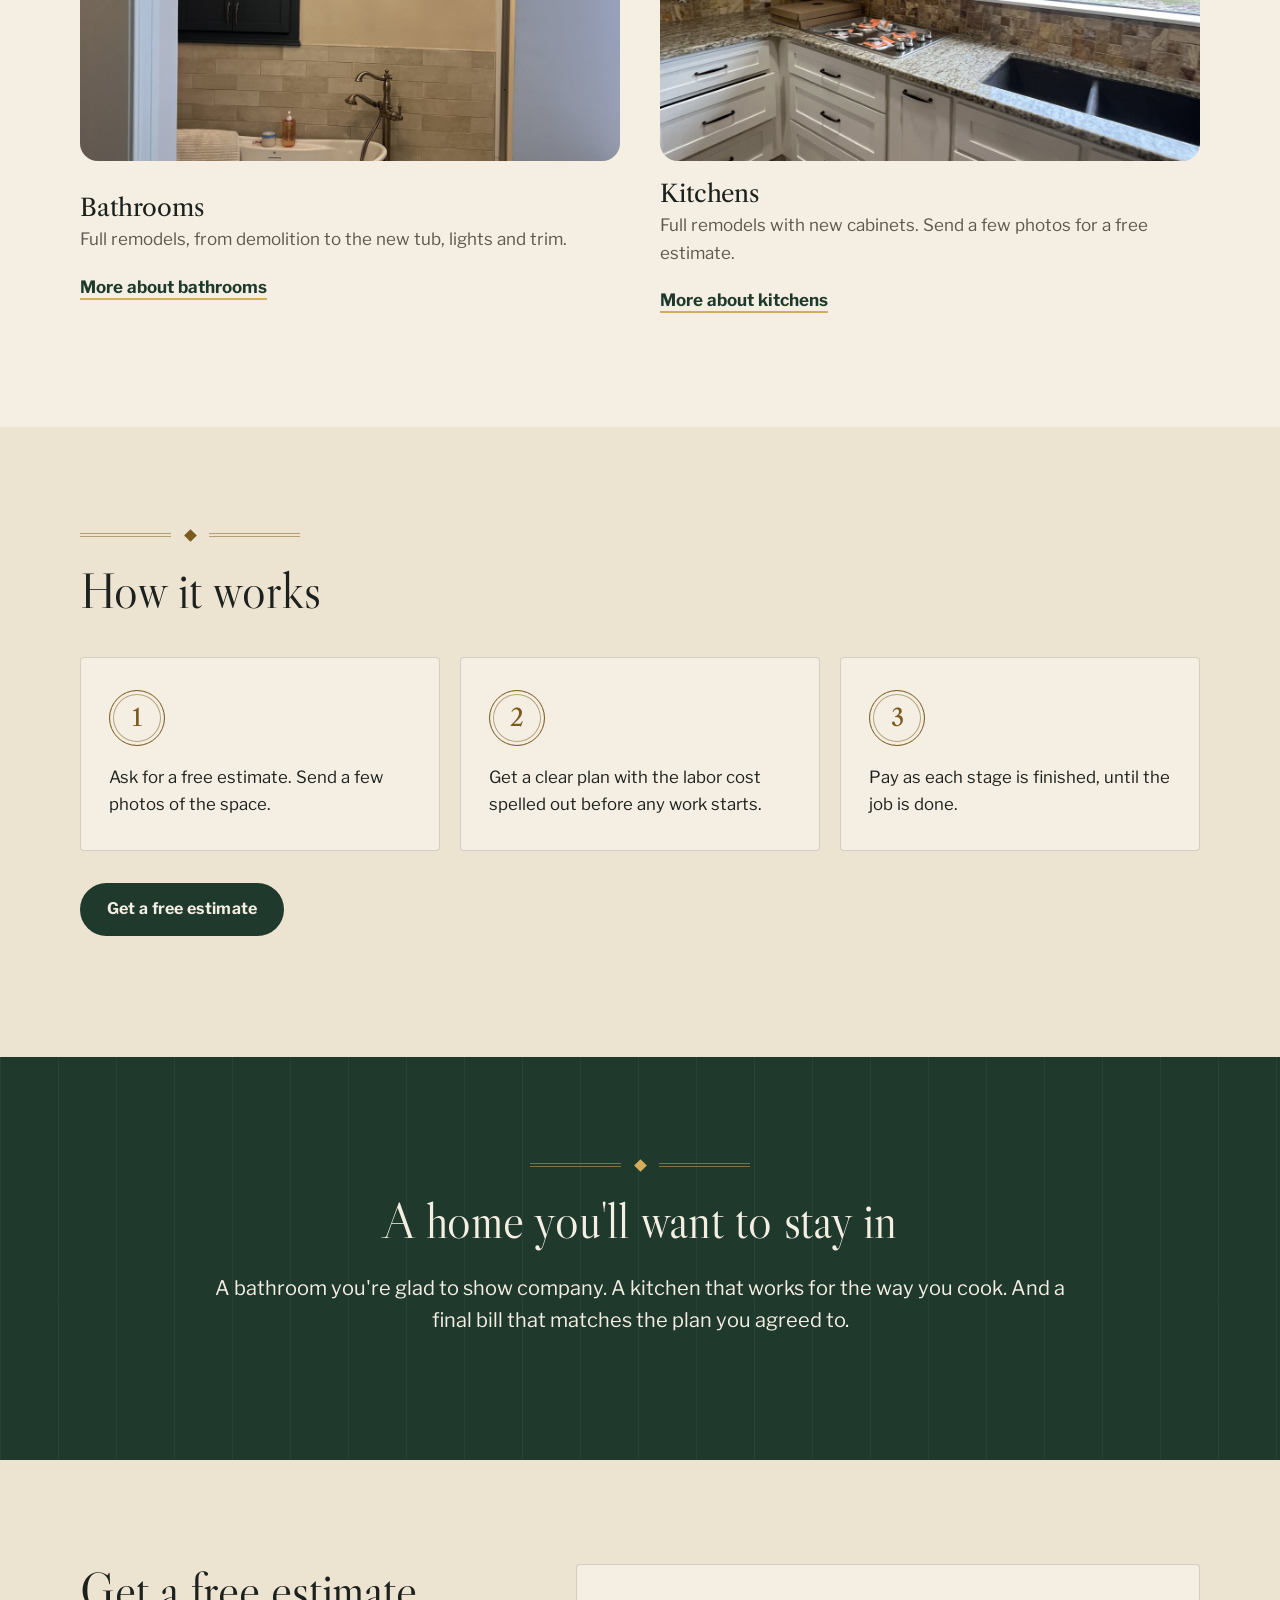
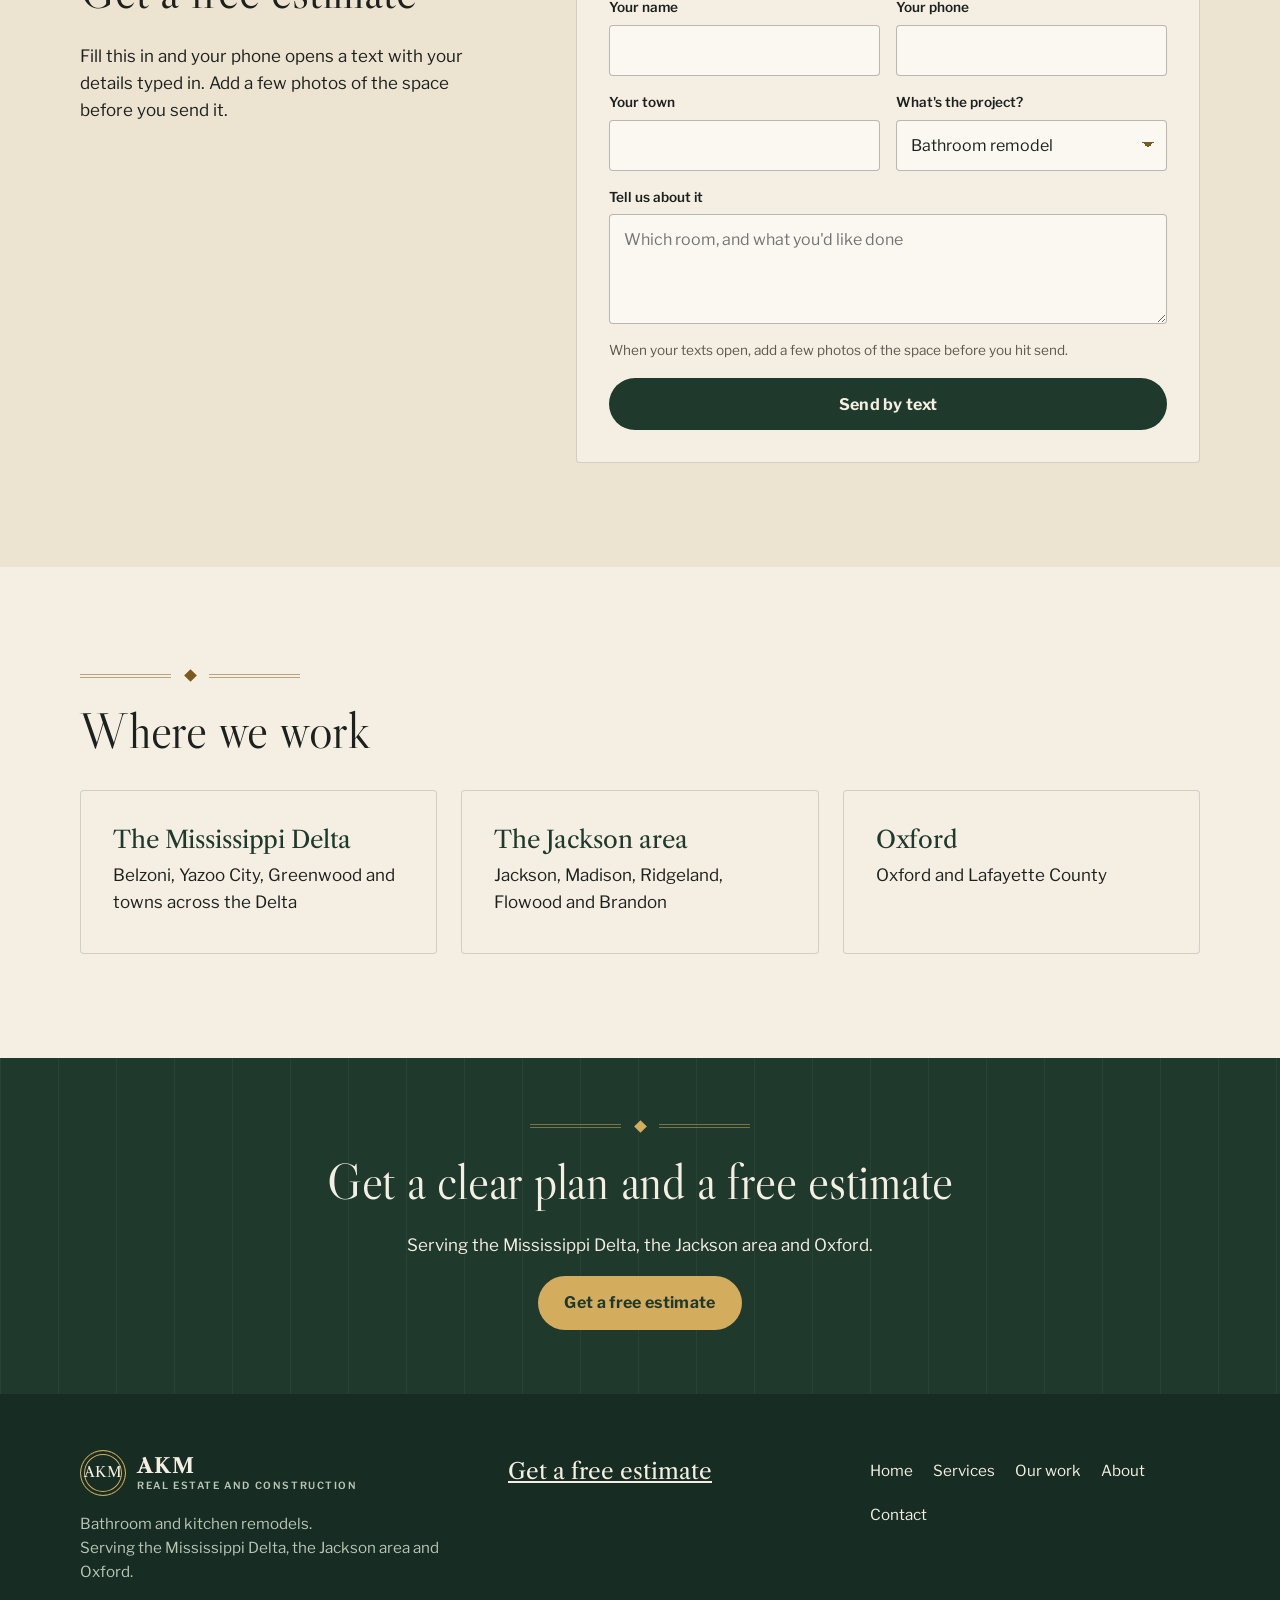
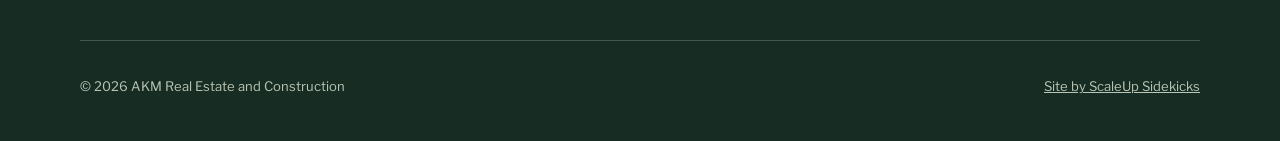
==== commit b4b66a39: "Revert "Make every main button "Call Jay"" The business is bigger than Jay. Buttons go back to Get a" ====
--- a/previews/akm-construction-61pe/index.html
+++ b/previews/akm-construction-61pe/index.html
@@ -31,7 +31,7 @@
           <li><a href="contact.html">Contact</a></li>
         </ul>
       </nav>
-      <a class="btn btn-green header-cta" data-phone="tel" hidden>Call Jay</a>
+      <a class="header-phone" data-phone="tel" hidden><small>Call or text</small><span data-phone-text></span></a>
       <a class="btn btn-green header-cta" data-no-phone href="#quote">Free estimate</a>
       <button class="menu-toggle" type="button" aria-expanded="false" aria-controls="site-nav" aria-label="Menu"><span></span></button>
     </div>
@@ -45,8 +45,7 @@
       <h1>Turn your house into <em>your forever home</em></h1>
       <p class="lede">We remodel bathrooms and kitchens across the Mississippi Delta, the Jackson area and Oxford. You get a clear plan and the labor cost up front, and you only pay as each stage is done.</p>
       <div class="btn-row">
-        <a class="btn btn-brass" data-phone="tel" hidden>Call Jay</a>
-        <a class="btn btn-brass" data-no-phone href="#quote">Get a free estimate</a>
+        <a class="btn btn-brass" href="#quote">Get a free estimate</a>
         <a class="btn btn-line" href="#see-the-difference">See before and afters</a>
       </div>
     </div>
@@ -260,11 +259,11 @@
     <div class="ornament" aria-hidden="true"><span></span></div>
     <h2>How it works</h2>
     <ol class="steps">
-      <li><span>Call Jay for a free estimate. Send a few photos of the space if you can.</span></li>
+      <li><span>Ask for a free estimate. Send a few photos of the space.</span></li>
       <li><span>Get a clear plan with the labor cost spelled out before any work starts.</span></li>
       <li><span>Pay as each stage is finished, until the job is done.</span></li>
     </ol>
-    <p style="margin-top:2rem"><a class="btn btn-green" data-phone="tel" hidden>Call Jay</a><a class="btn btn-green" data-no-phone href="#quote">Get a free estimate</a></p>
+    <p style="margin-top:2rem"><a class="btn btn-green" href="#quote">Get a free estimate</a></p>
   </div>
 </section>
 
@@ -328,8 +327,8 @@
     <h2>Get a clear plan and a free estimate</h2>
     <p>Serving the Mississippi Delta, the Jackson area and Oxford.</p>
     <div class="btn-row">
-      <a class="btn btn-brass" data-phone="tel" hidden>Call Jay</a>
-      <a class="btn btn-brass" data-no-phone href="#quote">Get a free estimate</a>
+      <a class="btn btn-brass" href="#quote">Get a free estimate</a>
+      <a class="btn btn-line" data-phone="tel" hidden>Call <span data-phone-text></span></a>
     </div>
   </div>
 </section>
@@ -344,7 +343,7 @@
       </div>
       <div>
         <div data-phone-block hidden>
-          <p style="margin:0">Call or text Jay</p>
+          <p style="margin:0">Call or text</p>
           <a class="footer-phone" data-phone="tel" hidden><span data-phone-text></span></a>
         </div>
         <a class="footer-cta" data-no-phone href="#quote">Get a free estimate</a>
@@ -368,8 +367,8 @@
 
 <div class="call-bar">
   <a class="btn btn-brass" data-no-phone href="#quote">Get a free estimate</a>
-  <a class="btn btn-brass" data-phone="tel" hidden>Call Jay</a>
-  <a class="btn btn-line" data-phone="sms" hidden>Text Jay</a>
+  <a class="btn btn-brass" data-phone="tel" hidden>Call</a>
+  <a class="btn btn-line" data-phone="sms" hidden>Text</a>
 </div>
 
 <script src="site.js"></script>
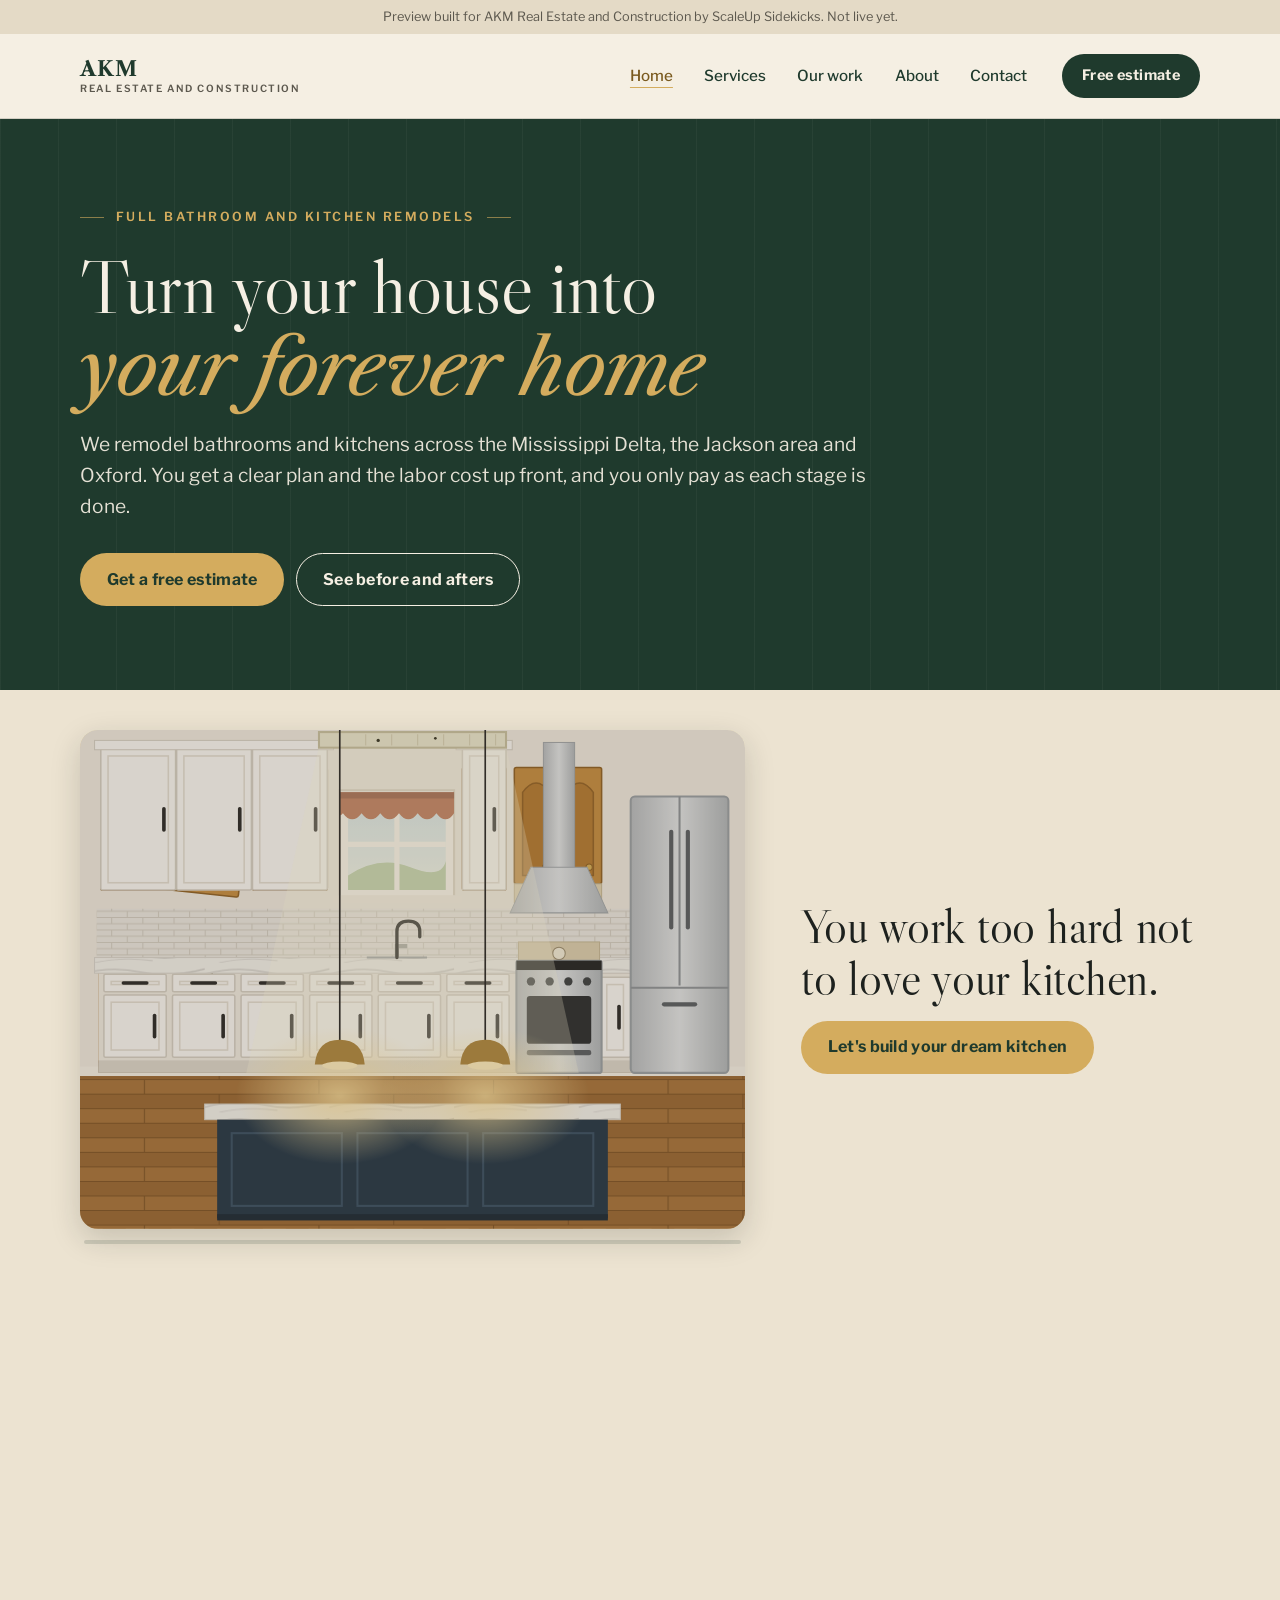
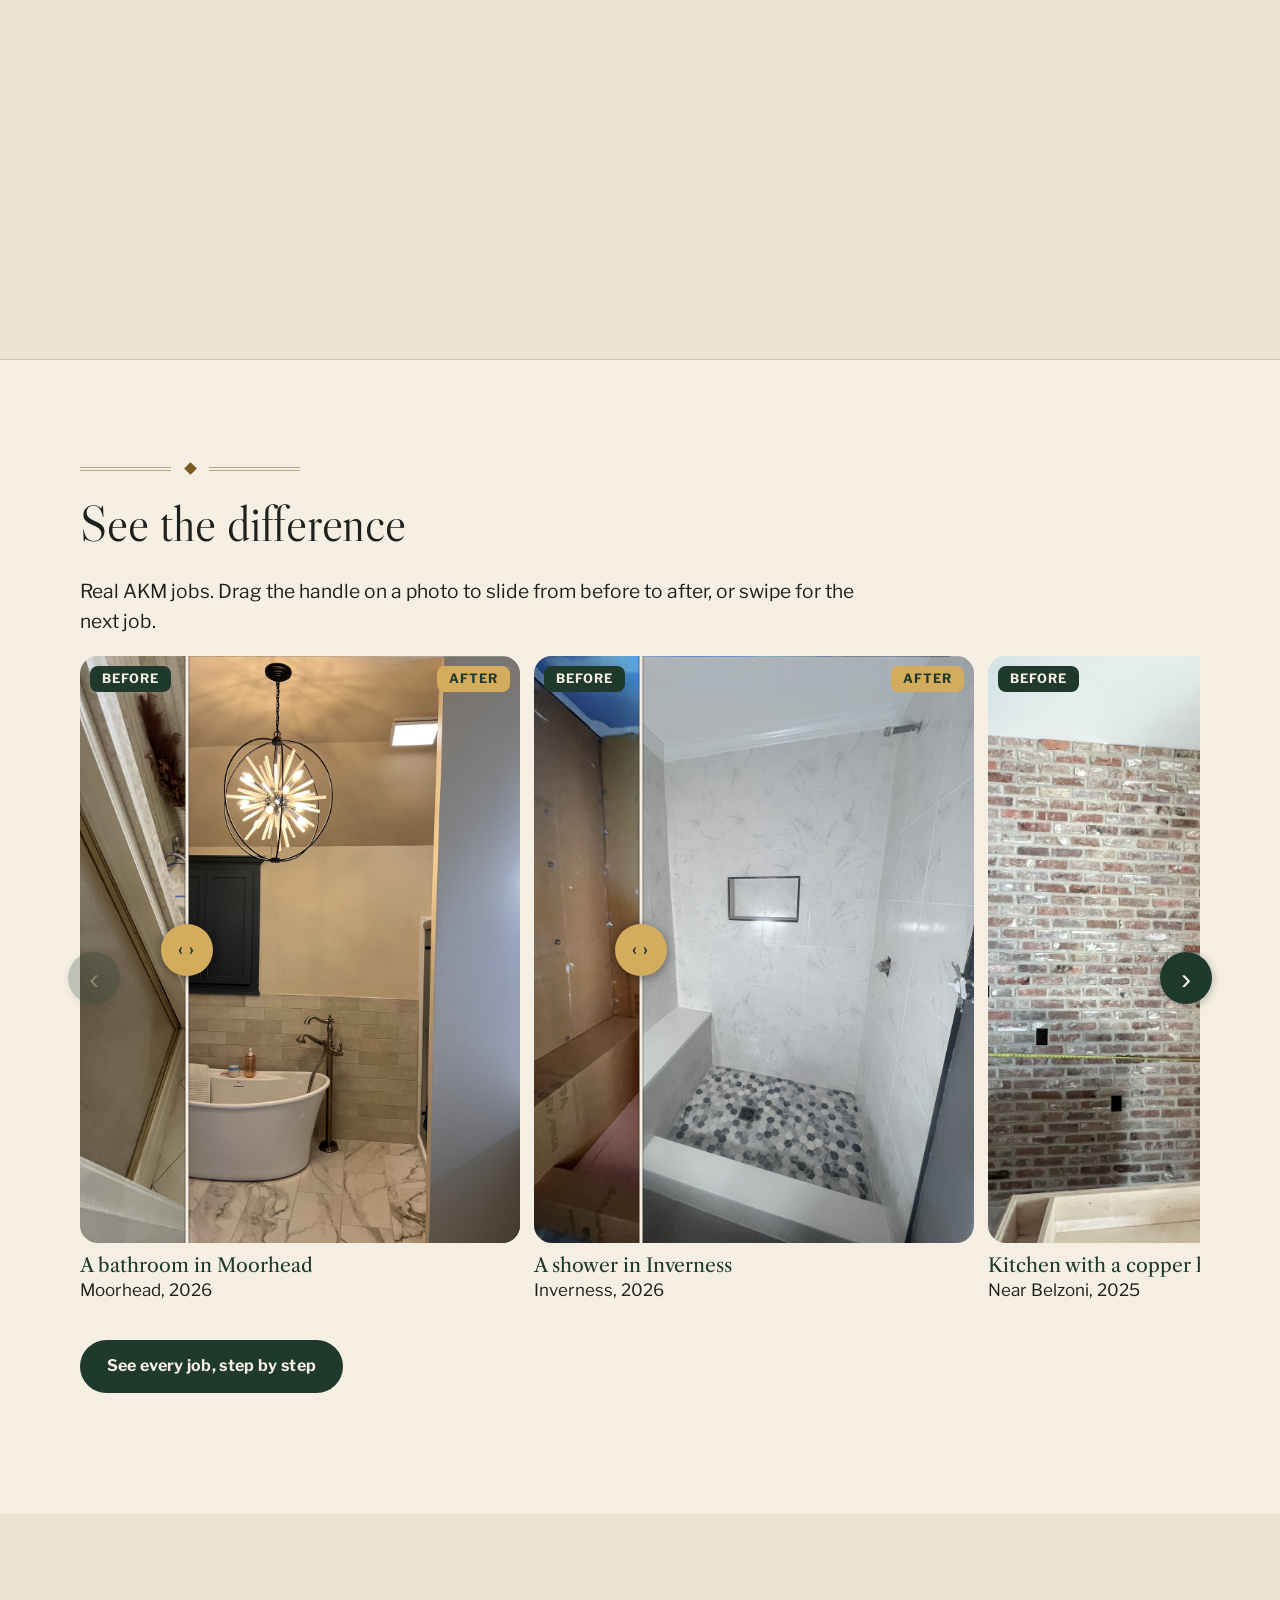
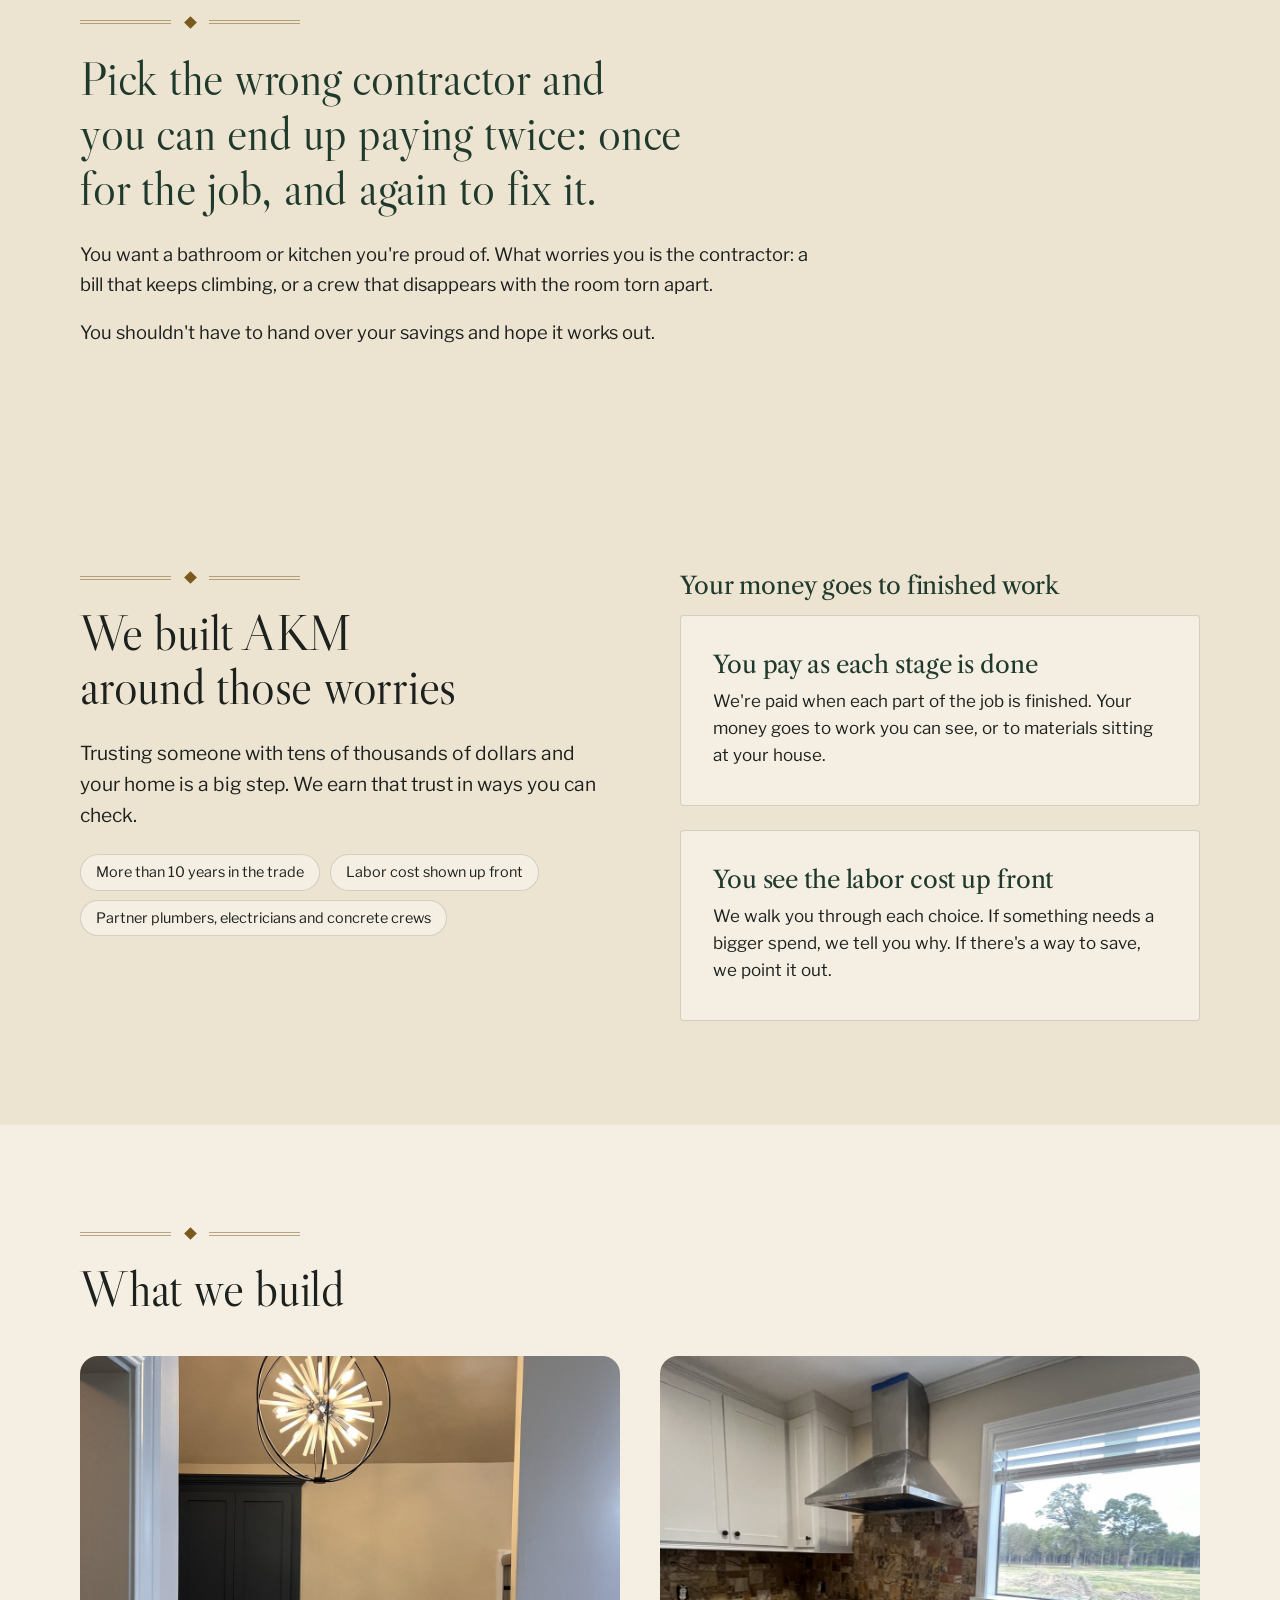
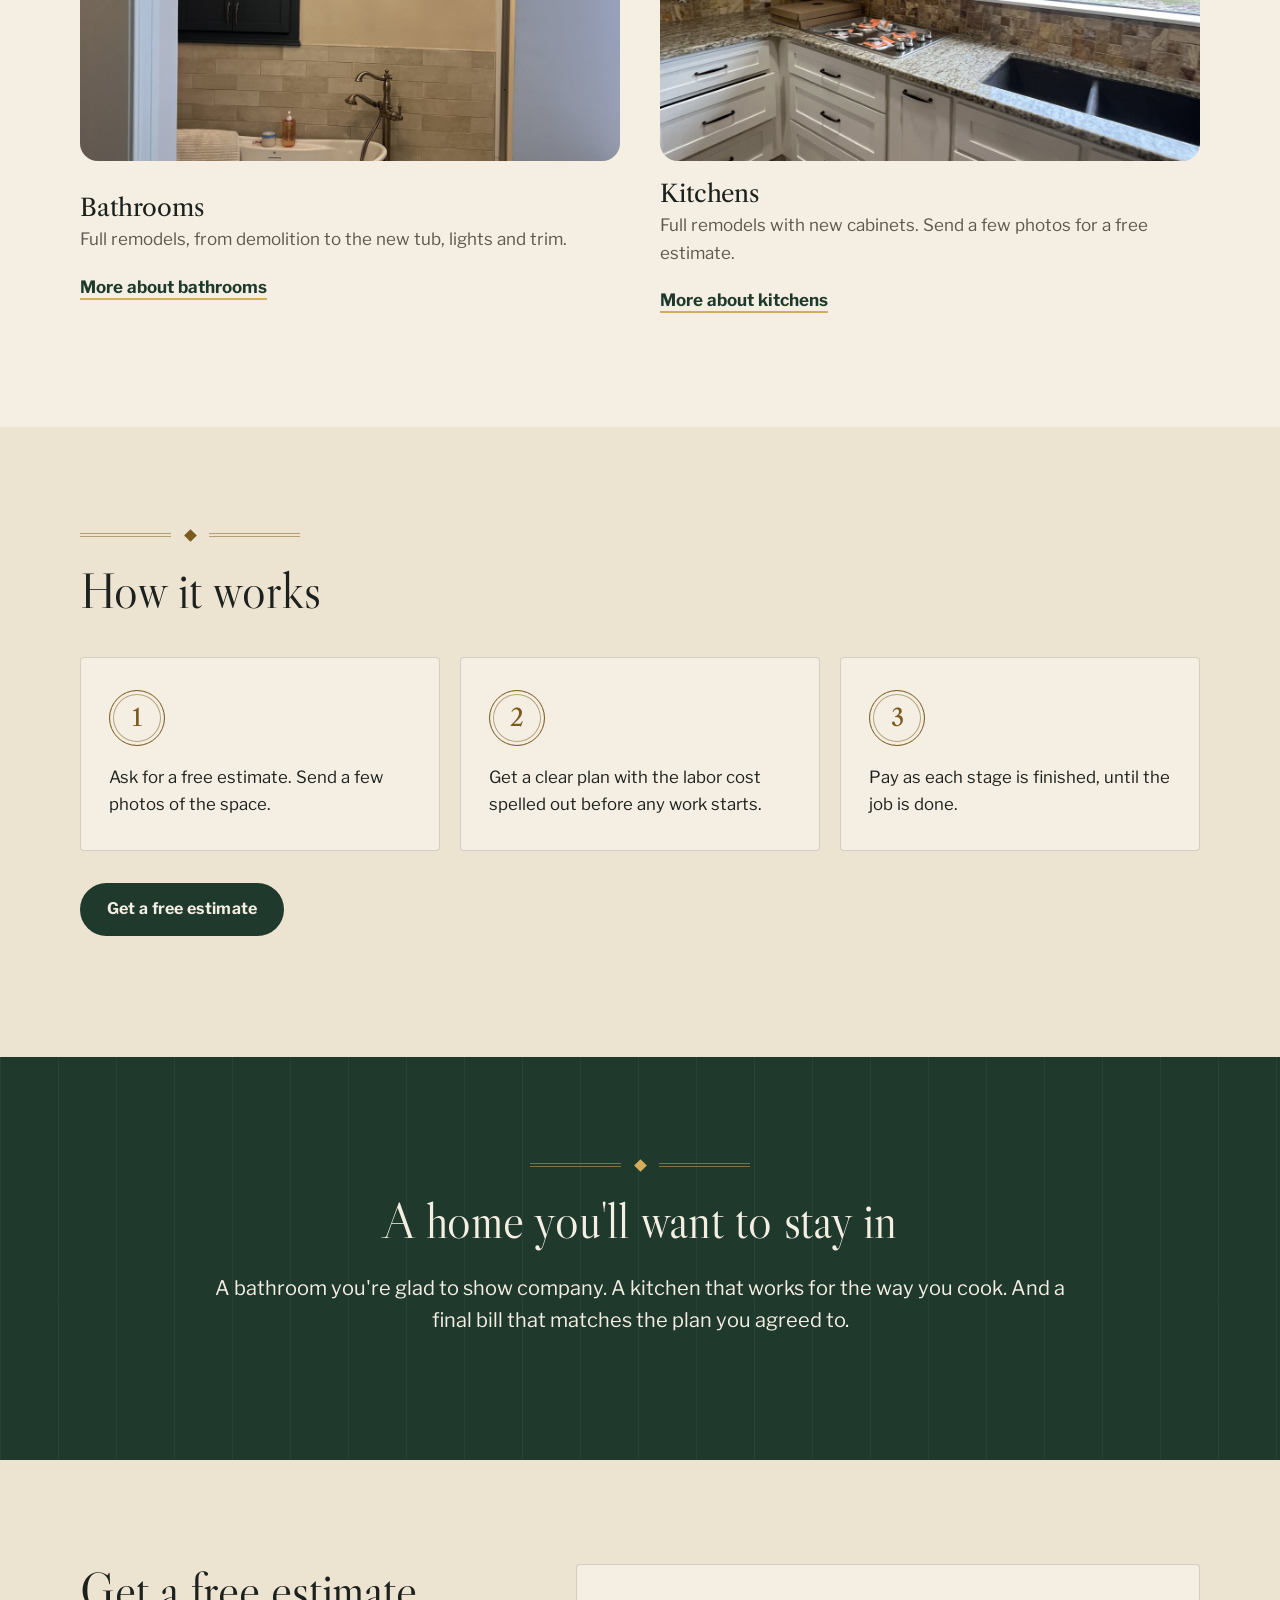
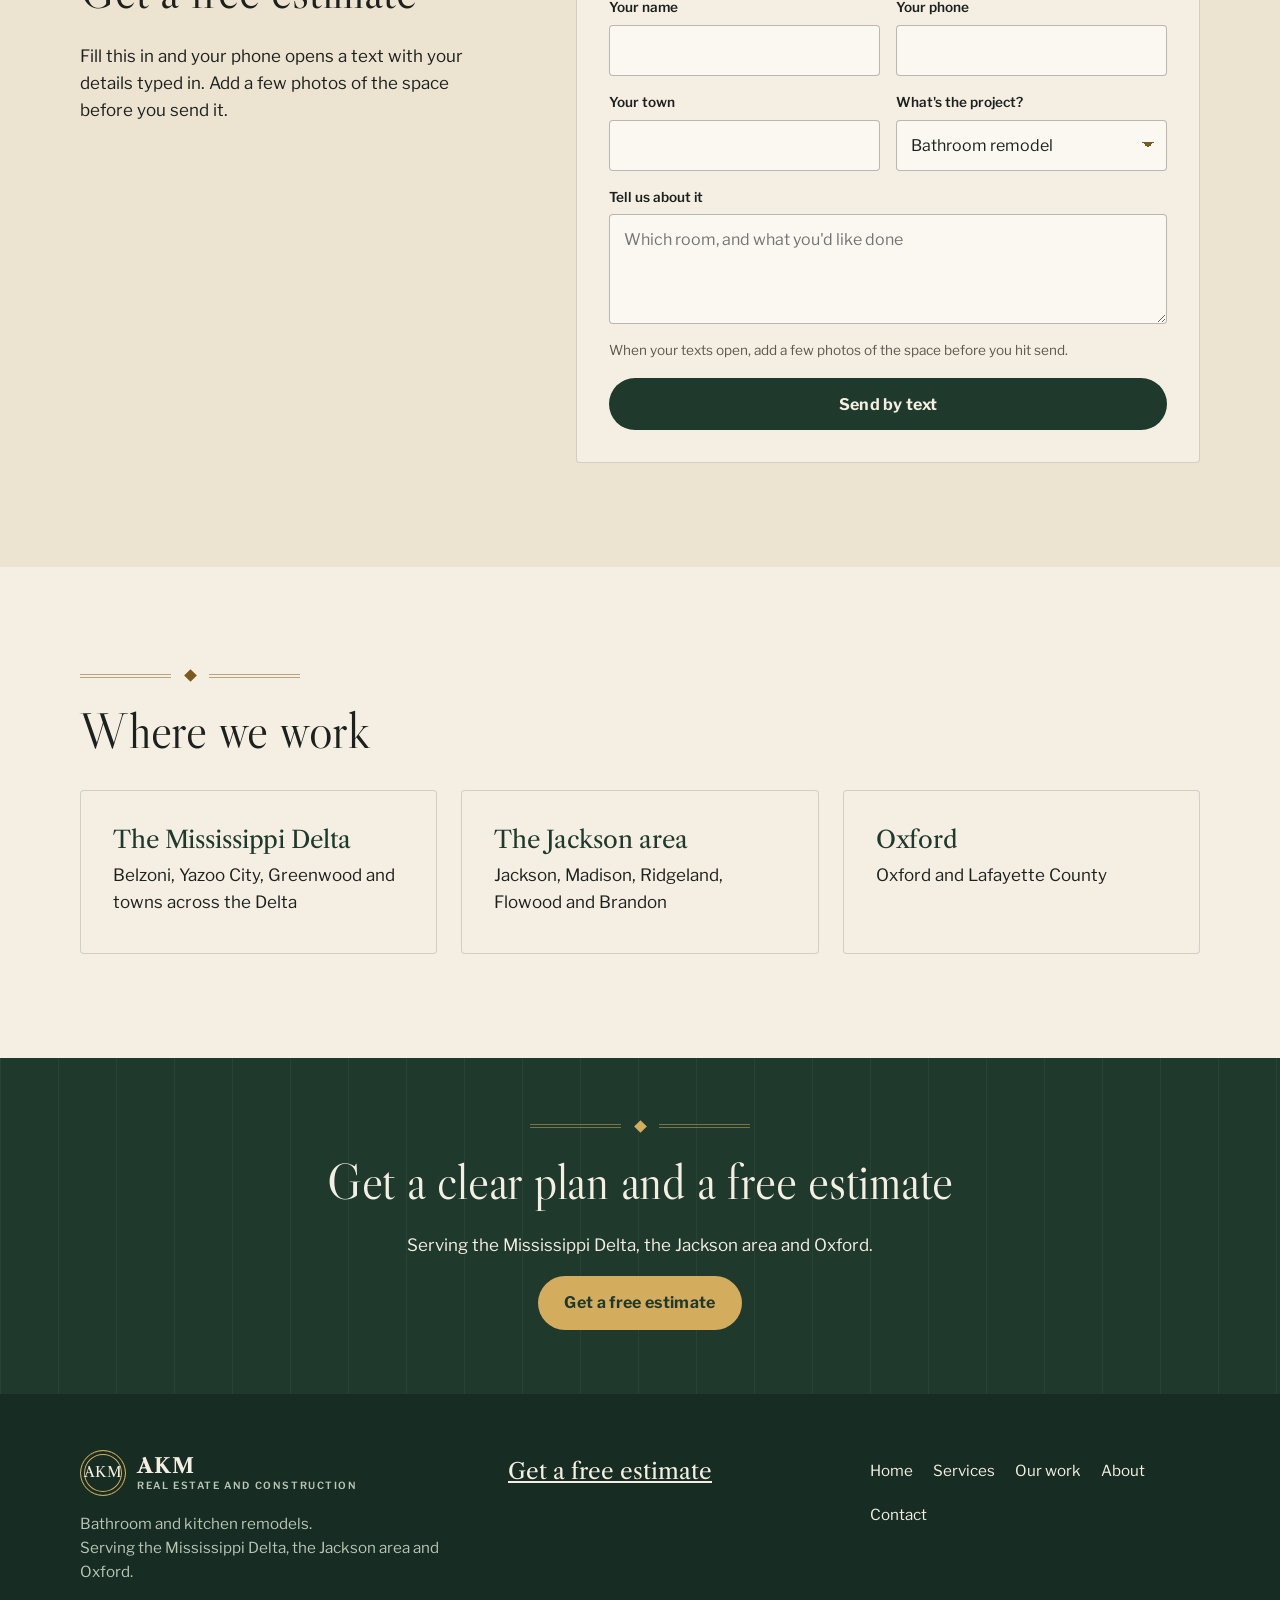
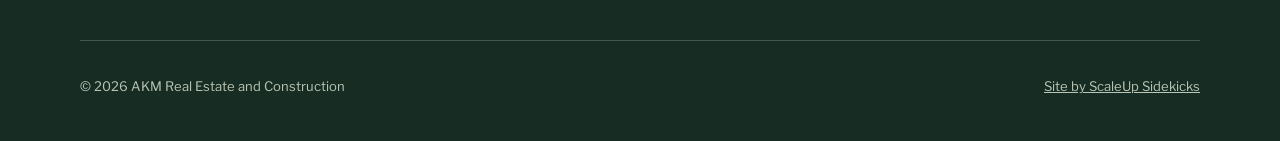
==== commit 8e7caf73: "AKM: one business line for Call us and the estimate form When PHONE is set in site.js, every phone b" ====
--- a/previews/akm-construction-61pe/index.html
+++ b/previews/akm-construction-61pe/index.html
@@ -31,7 +31,7 @@
           <li><a href="contact.html">Contact</a></li>
         </ul>
       </nav>
-      <a class="header-phone" data-phone="tel" hidden><small>Call or text</small><span data-phone-text></span></a>
+      <a class="header-phone" data-phone="tel" hidden><small>Call us</small><span data-phone-text></span></a>
       <a class="btn btn-green header-cta" data-no-phone href="#quote">Free estimate</a>
       <button class="menu-toggle" type="button" aria-expanded="false" aria-controls="site-nav" aria-label="Menu"><span></span></button>
     </div>
@@ -328,7 +328,7 @@
     <p>Serving the Mississippi Delta, the Jackson area and Oxford.</p>
     <div class="btn-row">
       <a class="btn btn-brass" href="#quote">Get a free estimate</a>
-      <a class="btn btn-line" data-phone="tel" hidden>Call <span data-phone-text></span></a>
+      <a class="btn btn-line" data-phone="tel" hidden>Call us at <span data-phone-text></span></a>
     </div>
   </div>
 </section>
@@ -343,7 +343,7 @@
       </div>
       <div>
         <div data-phone-block hidden>
-          <p style="margin:0">Call or text</p>
+          <p style="margin:0">Call us</p>
           <a class="footer-phone" data-phone="tel" hidden><span data-phone-text></span></a>
         </div>
         <a class="footer-cta" data-no-phone href="#quote">Get a free estimate</a>
@@ -367,8 +367,8 @@
 
 <div class="call-bar">
   <a class="btn btn-brass" data-no-phone href="#quote">Get a free estimate</a>
-  <a class="btn btn-brass" data-phone="tel" hidden>Call</a>
-  <a class="btn btn-line" data-phone="sms" hidden>Text</a>
+  <a class="btn btn-brass" data-phone="tel" hidden>Call us</a>
+  <a class="btn btn-line" data-phone-block hidden href="#quote">Free estimate</a>
 </div>
 
 <script src="site.js"></script>
